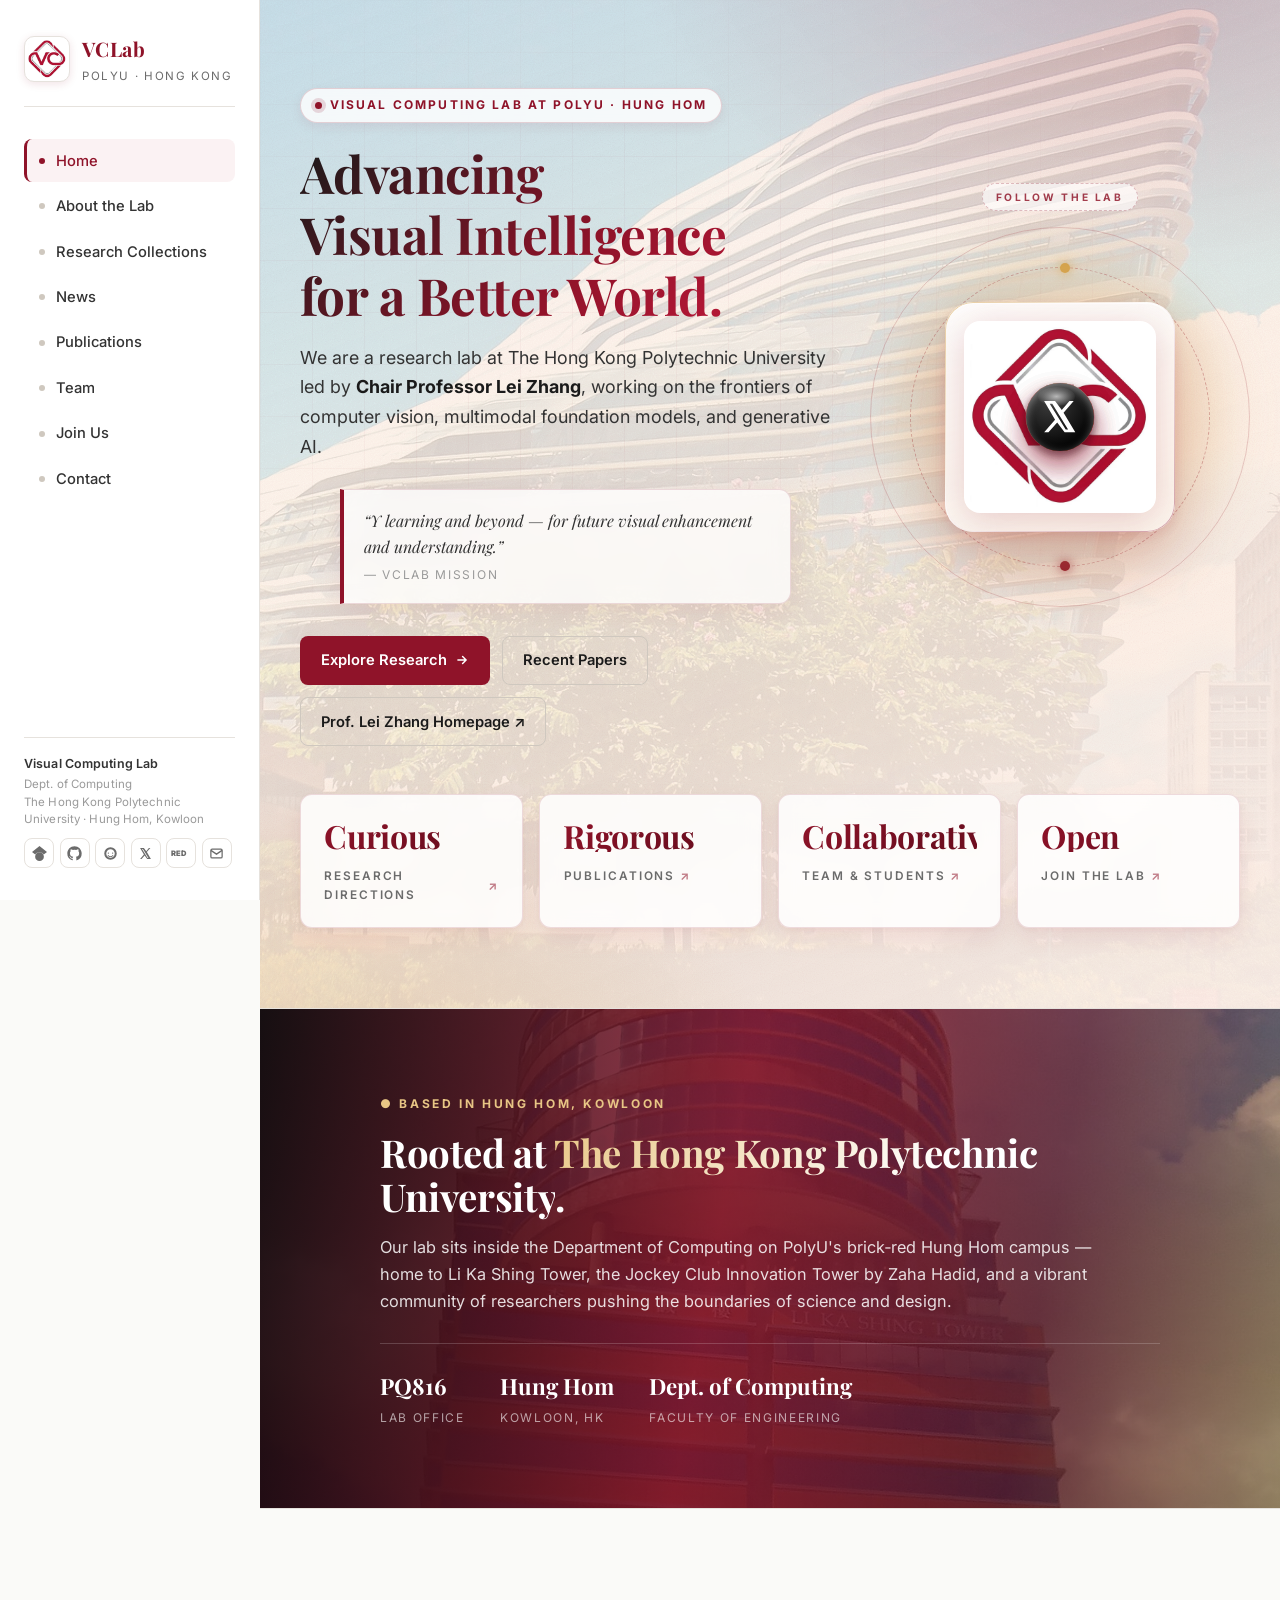
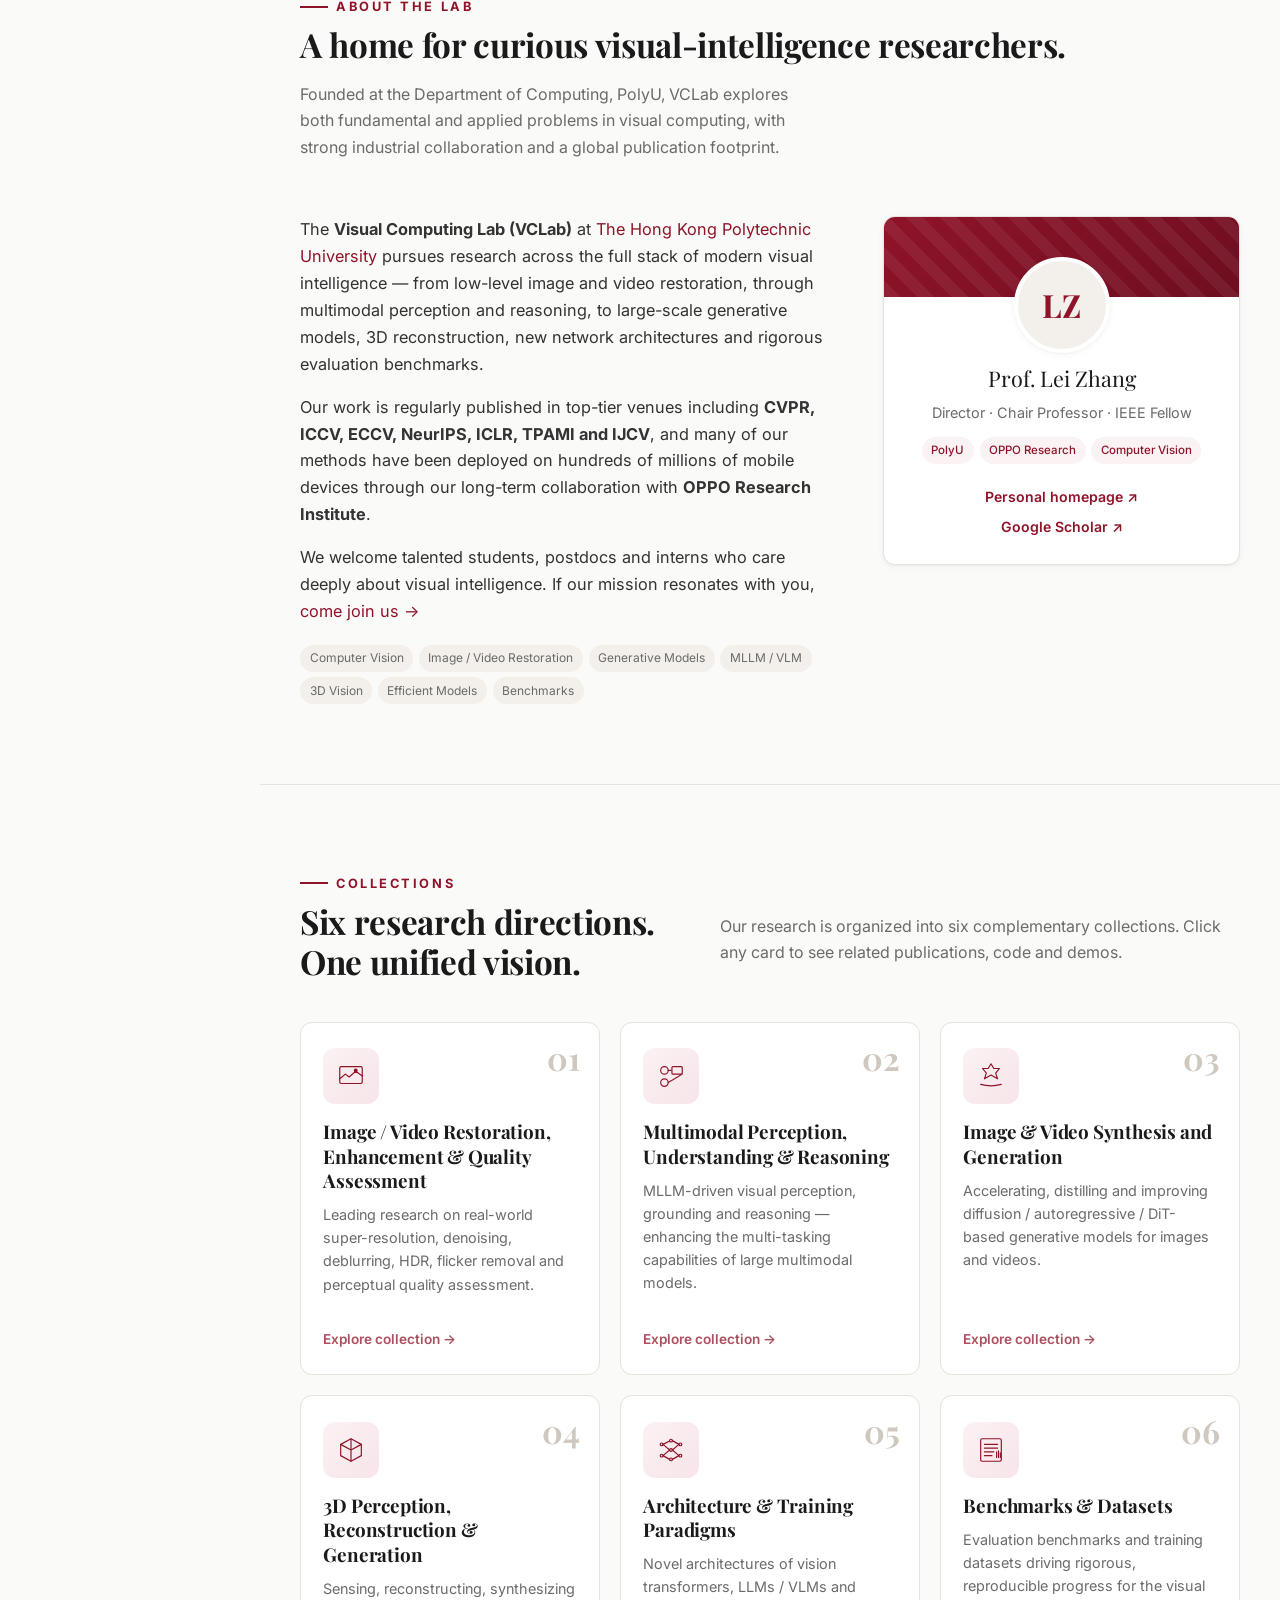
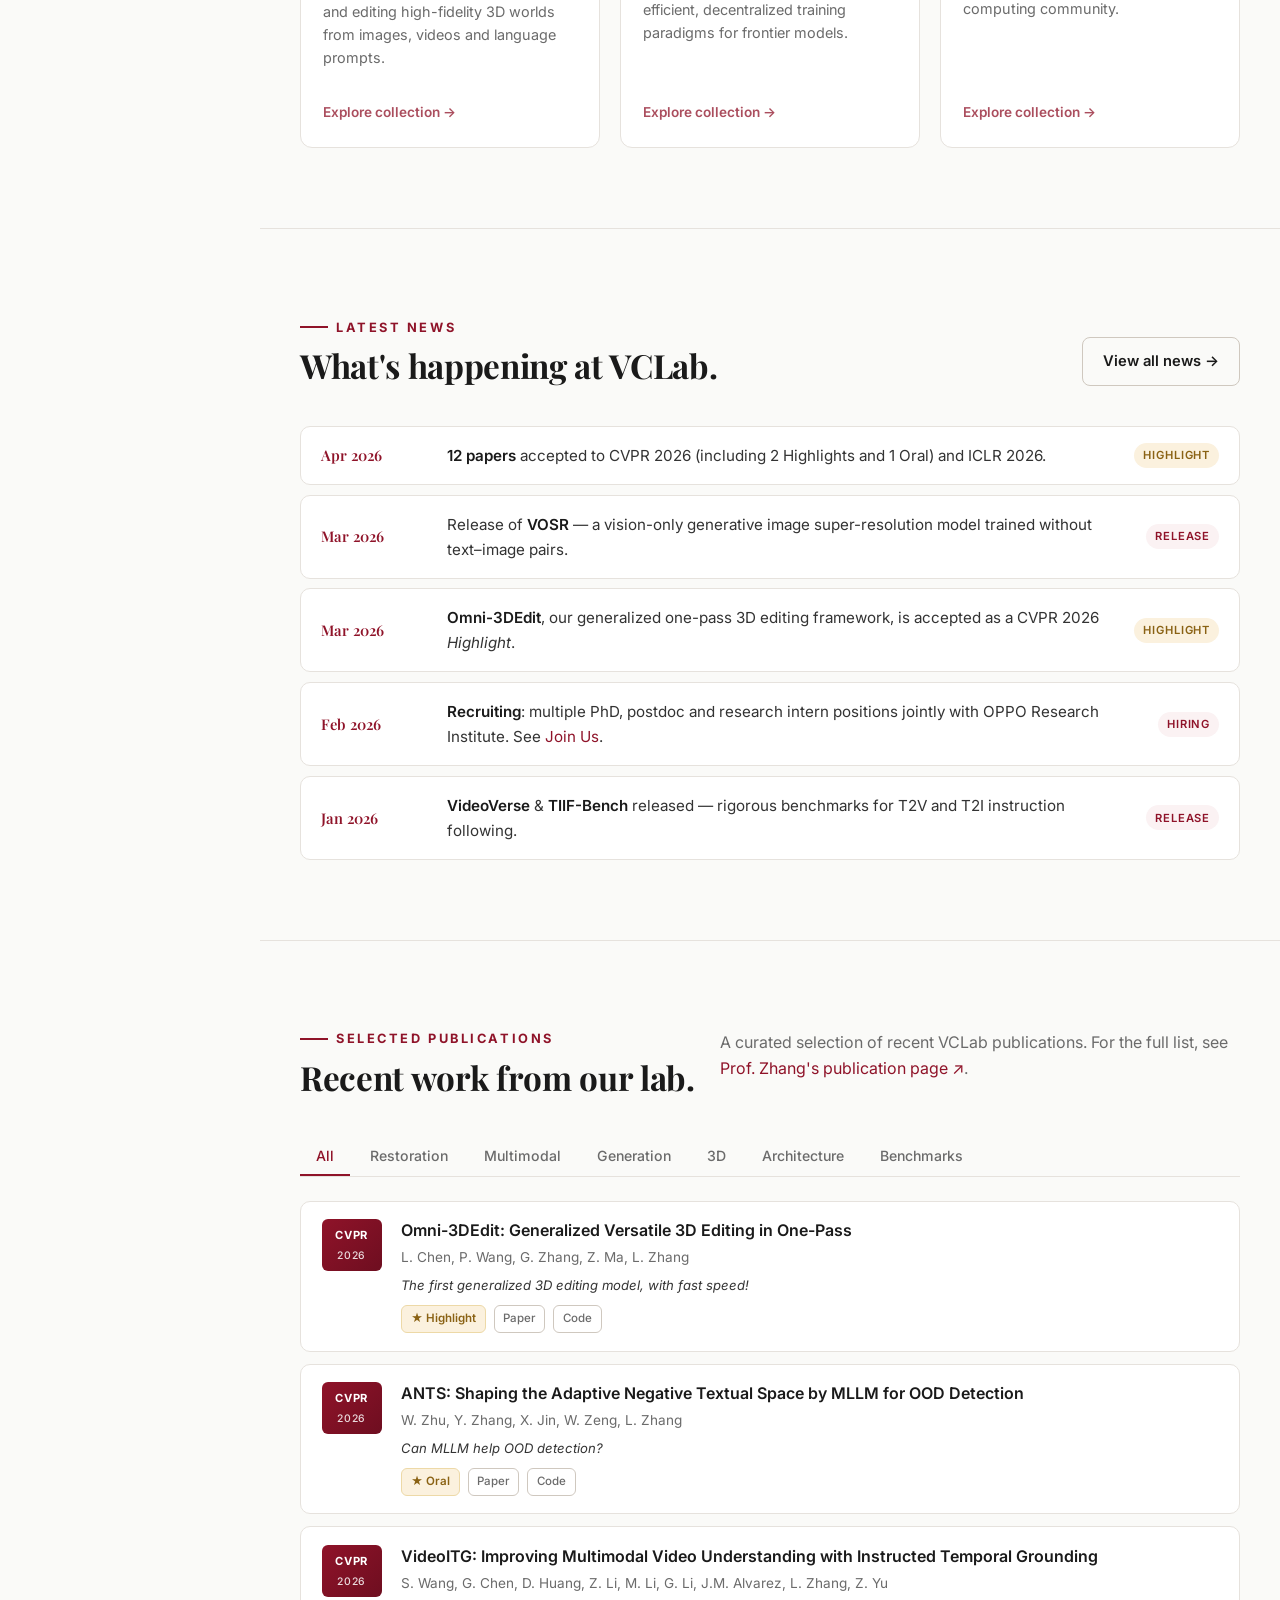
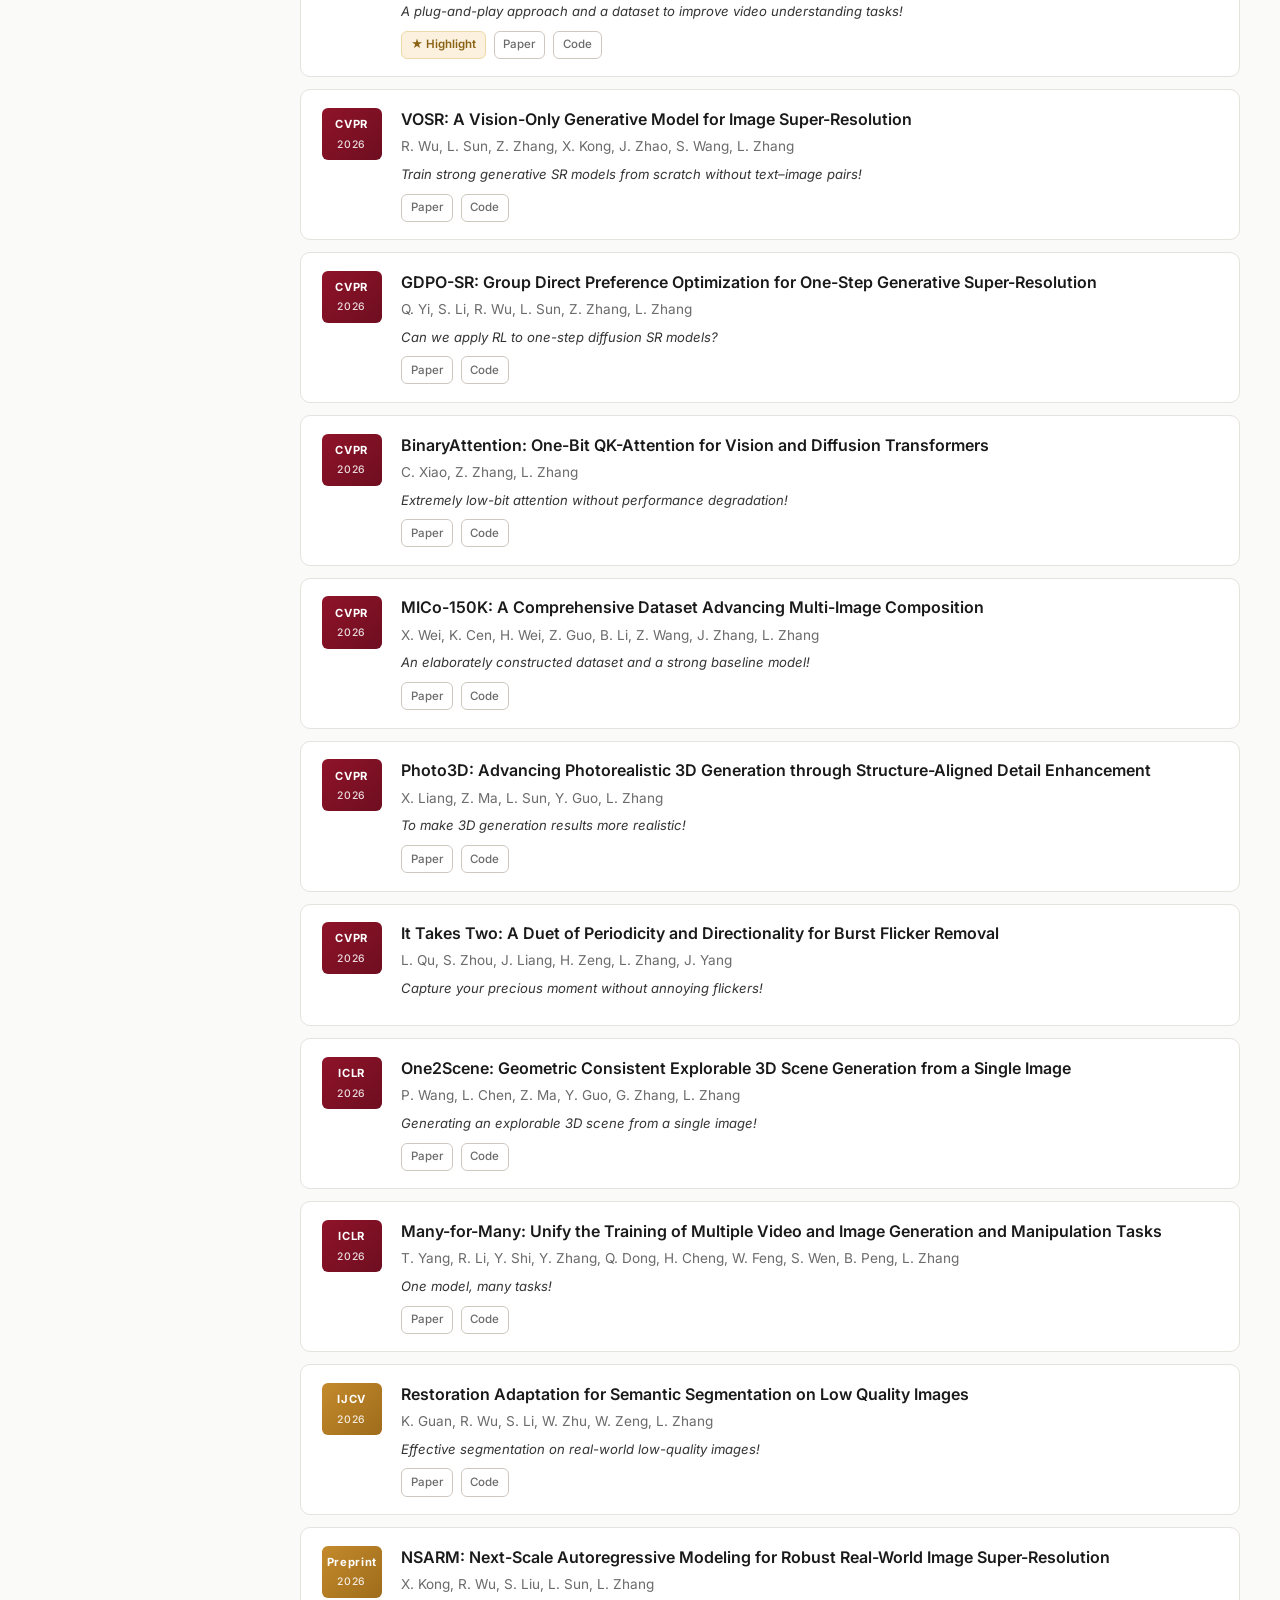
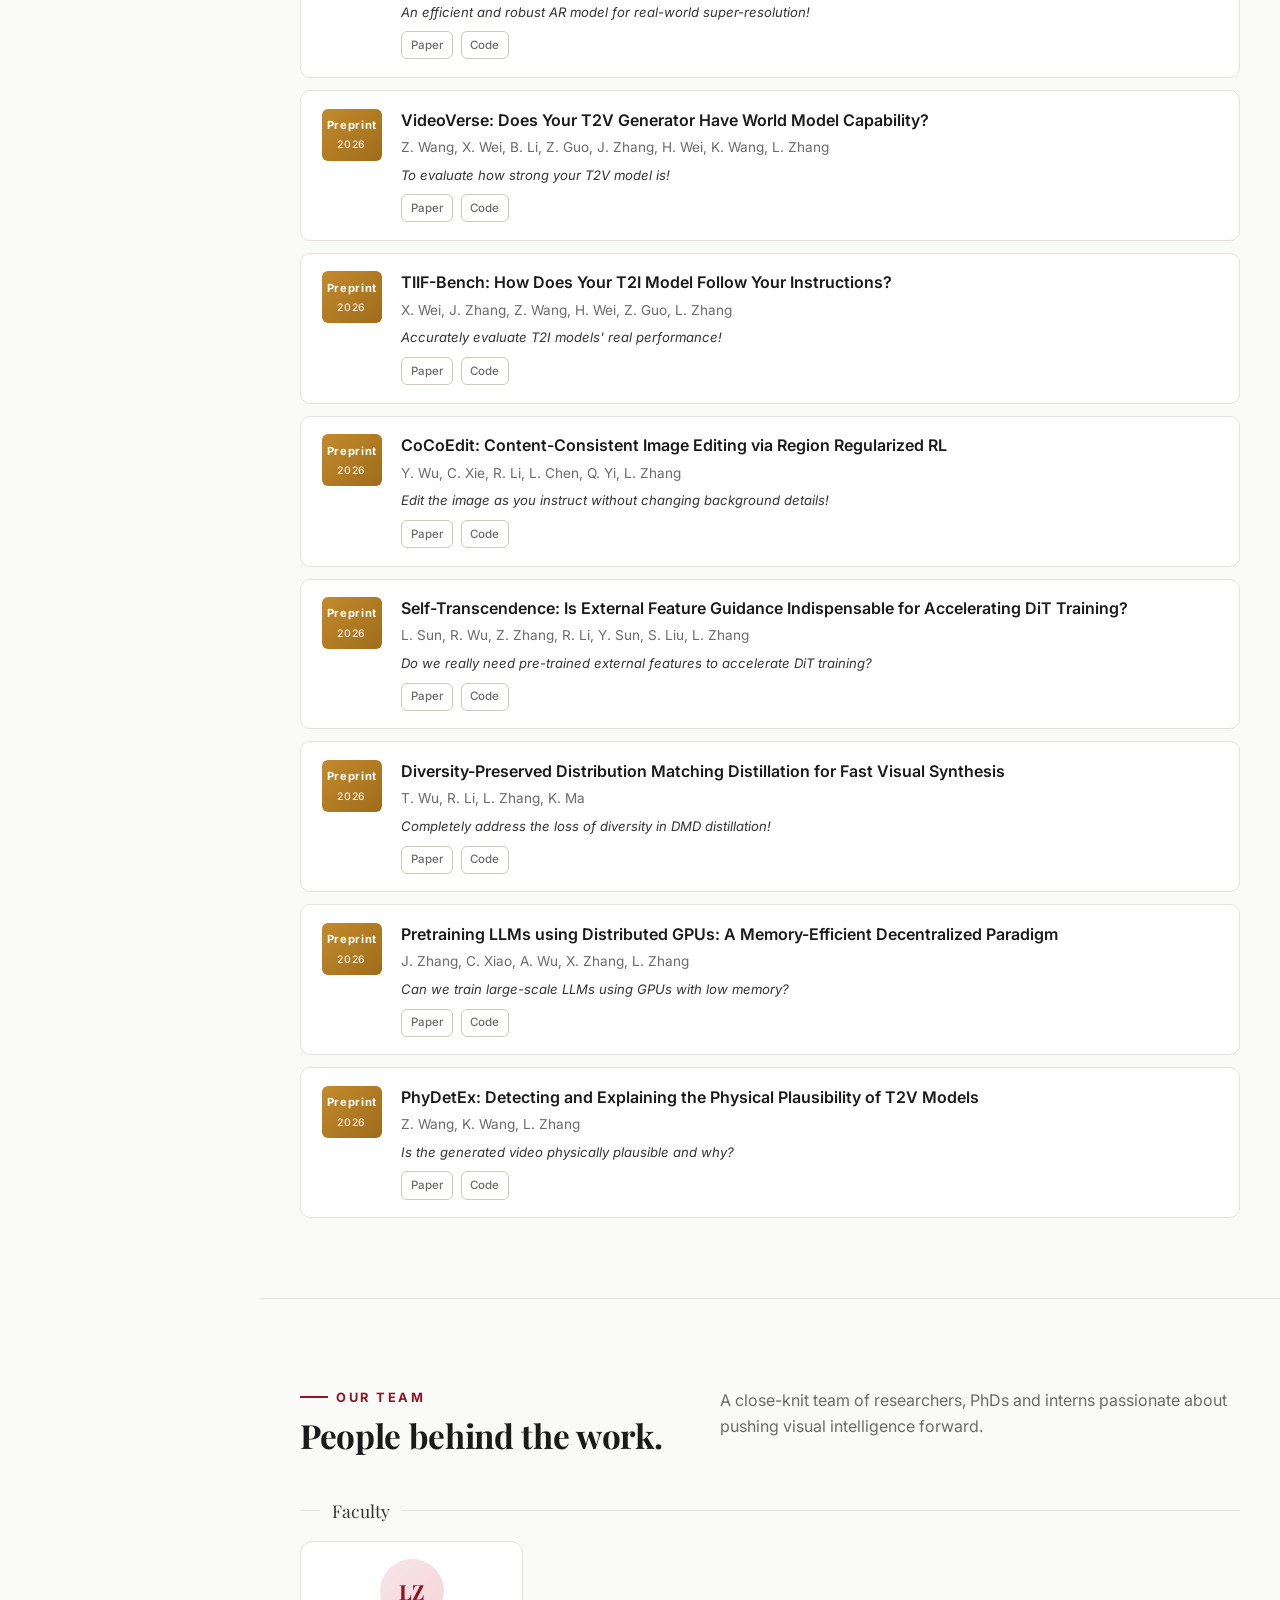
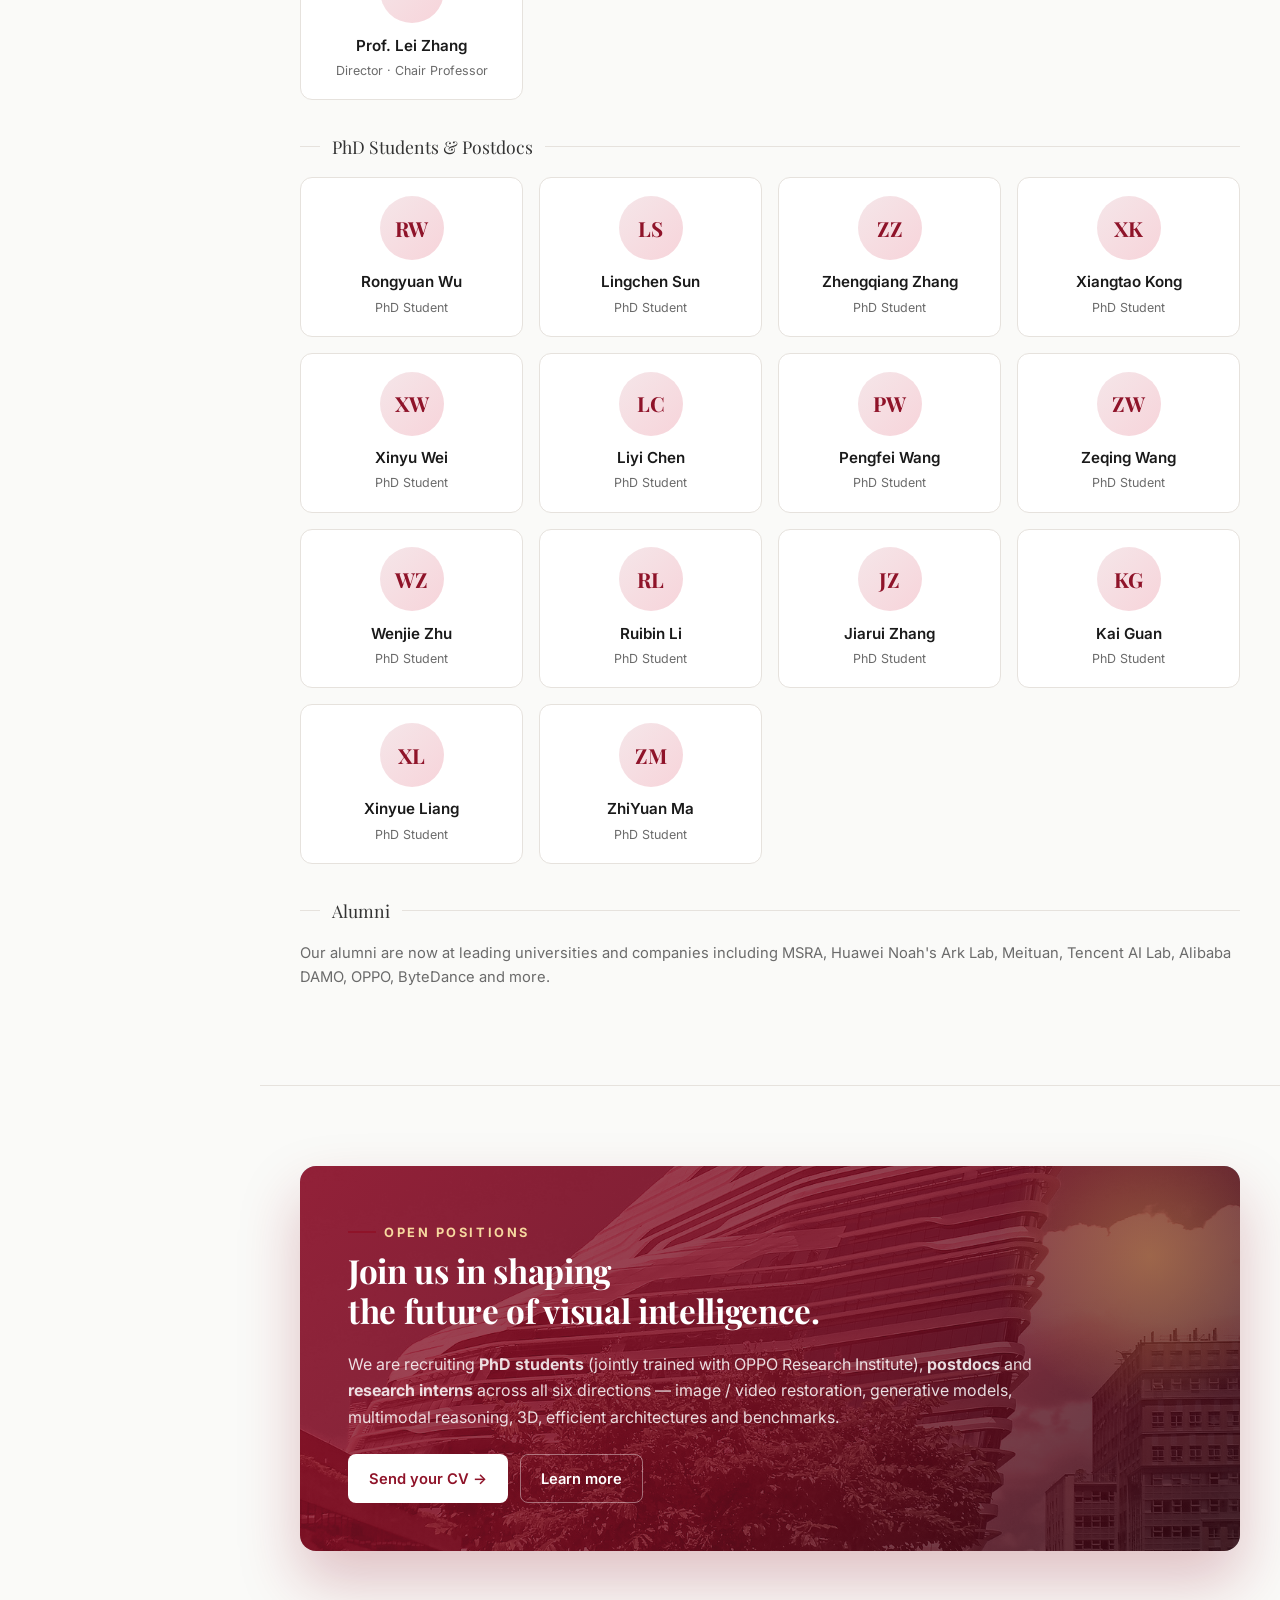
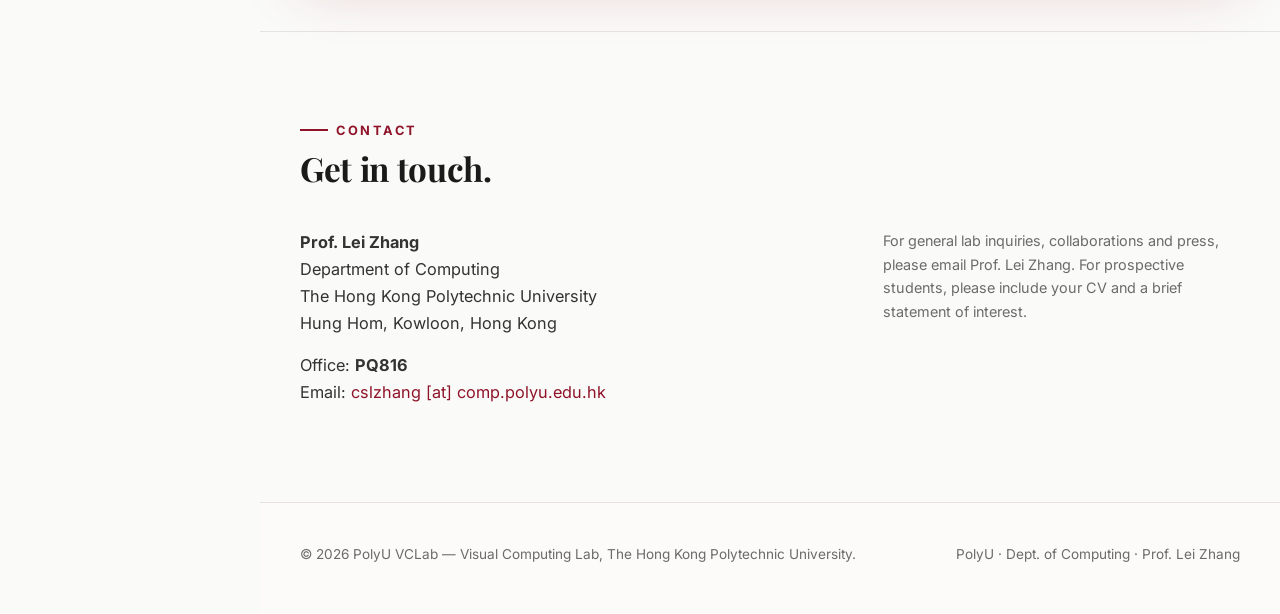
==== index.html @ f4e97176 "Initial website deployment Add the lab website source files as the first tracked revision so the Git" ====
<!DOCTYPE html>
<html lang="en">
<head>
<meta charset="UTF-8" />
<meta name="viewport" content="width=device-width, initial-scale=1.0" />
<title>PolyU VCLab · Visual Computing Lab</title>
<meta name="description" content="PolyU Visual Computing Lab (VCLab) — led by Chair Professor Lei Zhang at The Hong Kong Polytechnic University. Research on visual restoration, multimodal reasoning, image/video synthesis, 3D perception, model architectures and benchmarks." />
<link rel="icon" type="image/svg+xml" href="assets/icons/favicon.svg" />
<link rel="preconnect" href="https://fonts.googleapis.com" />
<link rel="preconnect" href="https://fonts.gstatic.com" crossorigin />
<link href="https://fonts.googleapis.com/css2?family=Inter:wght@400;500;600;700&family=Playfair+Display:wght@600;700&display=swap" rel="stylesheet" />
<link rel="stylesheet" href="assets/css/style.css?v=2026041801" />
</head>
<body>

<button class="menu-toggle" aria-label="Toggle menu" onclick="document.querySelector('.sidebar').classList.toggle('is-open')">
  <svg width="20" height="20" viewBox="0 0 24 24" fill="none" stroke="currentColor" stroke-width="2" stroke-linecap="round"><path d="M3 6h18M3 12h18M3 18h18"/></svg>
</button>

<div class="layout">

  <!-- ============ Sidebar ============ -->
  <aside class="sidebar">
    <div class="brand">
      <img class="brand__logo" src="assets/images/vclab-logo.jpg" alt="VCLab logo" />
      <div>
        <div class="brand__text">VCLab</div>
        <div class="brand__sub">PolyU · Hong Kong</div>
      </div>
    </div>

    <nav class="sidebar__nav" id="nav">
      <a href="#home"         class="active"><span class="dot"></span>Home</a>
      <a href="#about"><span class="dot"></span>About the Lab</a>
      <a href="#research"><span class="dot"></span>Research Collections</a>
      <a href="#news"><span class="dot"></span>News</a>
      <a href="#publications"><span class="dot"></span>Publications</a>
      <a href="#team"><span class="dot"></span>Team</a>
      <a href="#join"><span class="dot"></span>Join Us</a>
      <a href="#contact"><span class="dot"></span>Contact</a>
    </nav>

    <div class="sidebar__footer">
      <strong>Visual Computing Lab</strong>
      Dept. of Computing<br/>
      The Hong Kong Polytechnic<br/>University · Hung Hom, Kowloon
      <div class="sidebar__socials">
        <a href="https://scholar.google.com/citations?user=tAK5l1IAAAAJ" title="Google Scholar" target="_blank" rel="noopener">
          <svg width="15" height="15" viewBox="0 0 24 24" fill="currentColor"><path d="M5.242 13.769L0 9.5 12 0l12 9.5-5.242 4.269C17.548 11.249 14.978 9.5 12 9.5c-2.977 0-5.548 1.748-6.758 4.269zM12 10a7 7 0 100 14 7 7 0 000-14z"/></svg>
        </a>
        <a href="https://github.com/PolyU-VCLab" title="GitHub — PolyU-VCLab" target="_blank" rel="noopener">
          <svg width="15" height="15" viewBox="0 0 24 24" fill="currentColor"><path d="M12 .5C5.65.5.5 5.65.5 12a11.5 11.5 0 007.86 10.94c.58.1.79-.25.79-.56v-2.04c-3.2.69-3.87-1.37-3.87-1.37-.53-1.33-1.29-1.69-1.29-1.69-1.05-.72.08-.7.08-.7 1.16.08 1.77 1.19 1.77 1.19 1.03 1.77 2.71 1.26 3.37.96.1-.75.4-1.26.73-1.55-2.55-.29-5.24-1.28-5.24-5.7 0-1.26.45-2.29 1.19-3.1-.12-.29-.52-1.47.11-3.06 0 0 .97-.31 3.18 1.18a11 11 0 015.78 0c2.21-1.49 3.18-1.18 3.18-1.18.63 1.59.23 2.77.11 3.06.74.81 1.19 1.84 1.19 3.1 0 4.43-2.69 5.41-5.25 5.69.41.35.78 1.05.78 2.12v3.14c0 .31.21.67.8.56A11.5 11.5 0 0023.5 12C23.5 5.65 18.35.5 12 .5z"/></svg>
        </a>
        <a href="https://huggingface.co/VCLab-PolyU" title="Hugging Face — VCLab-PolyU" target="_blank" rel="noopener">
          <svg width="15" height="15" viewBox="0 0 24 24" fill="currentColor"><path d="M12 2a10 10 0 100 20 10 10 0 000-20zm0 3.2a6.8 6.8 0 11-.001 13.601A6.8 6.8 0 0112 5.2zM8.6 10.2a1.1 1.1 0 100 2.2 1.1 1.1 0 000-2.2zm6.8 0a1.1 1.1 0 100 2.2 1.1 1.1 0 000-2.2zM8.2 14.4a.7.7 0 00-.56 1.12C8.62 16.84 10.18 17.6 12 17.6s3.38-.76 4.36-2.08a.7.7 0 10-1.12-.84c-.72.96-1.88 1.52-3.24 1.52s-2.52-.56-3.24-1.52a.7.7 0 00-.56-.28z"/></svg>
        </a>
        <a href="https://x.com/HKPU_VC_Lab" title="X — HKPU_VC_Lab" target="_blank" rel="noopener">
          <svg width="13" height="13" viewBox="0 0 24 24" fill="currentColor"><path d="M18.244 2H21l-6.52 7.45L22 22h-6.84l-4.77-6.24L4.8 22H2.04l6.98-7.98L2 2h7.02l4.31 5.71L18.244 2zm-2.4 18.2h1.54L7.23 3.72H5.59l10.254 16.48z"/></svg>
        </a>
        <a href="https://xhslink.com/m/7EbXvH5mcAX" title="小红书 — HKPU VC Lab" target="_blank" rel="noopener" class="sidebar__socials-red">
          <svg width="20" height="13" viewBox="0 0 40 20" fill="currentColor">
            <text x="0" y="15" font-family="'Inter', sans-serif" font-weight="900" font-size="15" letter-spacing="-0.5">RED</text>
          </svg>
        </a>
        <a href="mailto:cslzhang@comp.polyu.edu.hk" title="Email">
          <svg width="15" height="15" viewBox="0 0 24 24" fill="none" stroke="currentColor" stroke-width="2"><rect x="3" y="5" width="18" height="14" rx="2"/><path d="m3 7 9 6 9-6"/></svg>
        </a>
      </div>
    </div>
  </aside>

  <!-- ============ Main ============ -->
  <main class="main">

    <!-- ============ Hero ============ -->
    <section id="home" class="hero">
      <div class="hero__bg" aria-hidden="true">
        <div class="hero__bg-img"></div>
        <div class="hero__bg-overlay"></div>
        <div class="hero__bg-noise"></div>
      </div>
      <div class="hero__grid-bg"></div>
      <div class="container">
        <div class="hero__inner">
          <div data-reveal>
            <span class="hero__eyebrow">Visual Computing Lab at PolyU · Hung Hom</span>
            <h1>Advancing<br/>Visual Intelligence<br/>for a Better World.</h1>
            <p class="hero__tagline">
              We are a research lab at The Hong Kong Polytechnic University led by
              <strong>Chair Professor Lei Zhang</strong>, working on the frontiers of
              computer vision, multimodal foundation models, and generative AI.
            </p>
            <blockquote class="hero__mission">
              “Y learning and beyond — for future visual enhancement and understanding.”
              <small>— VCLab Mission</small>
            </blockquote>
            <div class="hero__ctas">
              <a href="#research" class="btn btn--primary">Explore Research
                <svg width="14" height="14" viewBox="0 0 24 24" fill="none" stroke="currentColor" stroke-width="2.5" stroke-linecap="round"><path d="M5 12h14M13 6l6 6-6 6"/></svg>
              </a>
              <a href="#publications" class="btn btn--ghost">Recent Papers</a>
              <a href="https://www4.comp.polyu.edu.hk/~cslzhang/" class="btn btn--ghost" target="_blank" rel="noopener">Prof. Lei Zhang Homepage ↗</a>
            </div>
          </div>

          <div class="hero__visual" data-reveal>
            <div class="hero__logo-stage">
              <div class="hero__logo-orbit"></div>
              <div class="hero__logo-orbit hero__logo-orbit--2"></div>
              <div class="hero__logo-glow"></div>
              <div class="hero__logo-card">
                <img src="assets/images/vclab-logo.jpg" alt="VCLab — Visual Computing Lab" />
              </div>

              <!-- Social planets orbiting the VC logo -->
              <a class="hero__planet hero__planet--top hero__planet--github"
                 href="https://github.com/PolyU-VCLab" target="_blank" rel="noopener" aria-label="GitHub — PolyU-VCLab">
                <span class="hero__planet-face">
                  <svg viewBox="0 0 24 24" fill="#fff" aria-hidden="true"><path d="M12 .5C5.65.5.5 5.65.5 12a11.5 11.5 0 007.86 10.94c.58.1.79-.25.79-.56v-2.04c-3.2.69-3.87-1.37-3.87-1.37-.53-1.33-1.29-1.69-1.29-1.69-1.05-.72.08-.7.08-.7 1.16.08 1.77 1.19 1.77 1.19 1.03 1.77 2.71 1.26 3.37.96.1-.75.4-1.26.73-1.55-2.55-.29-5.24-1.28-5.24-5.7 0-1.26.45-2.29 1.19-3.1-.12-.29-.52-1.47.11-3.06 0 0 .97-.31 3.18 1.18a11 11 0 015.78 0c2.21-1.49 3.18-1.18 3.18-1.18.63 1.59.23 2.77.11 3.06.74.81 1.19 1.84 1.19 3.1 0 4.43-2.69 5.41-5.25 5.69.41.35.78 1.05.78 2.12v3.14c0 .31.21.67.8.56A11.5 11.5 0 0023.5 12C23.5 5.65 18.35.5 12 .5z"/></svg>
                </span>
                <span class="hero__planet-label">GitHub</span>
              </a>

              <a class="hero__planet hero__planet--right hero__planet--hf"
                 href="https://huggingface.co/VCLab-PolyU" target="_blank" rel="noopener" aria-label="Hugging Face — VCLab-PolyU">
                <span class="hero__planet-face">
                  <!-- Official-style 🤗 face emoji -->
                  <svg viewBox="0 0 100 100" aria-hidden="true">
                    <!-- Hands (hugging gesture) -->
                    <g fill="#E3A26A" stroke="#2D2D2D" stroke-width="2" stroke-linejoin="round">
                      <path d="M12 62 Q6 72 10 80 Q14 85 22 82 L30 73 Q26 64 20 60 Q14 58 12 62 Z"/>
                      <path d="M88 62 Q94 72 90 80 Q86 85 78 82 L70 73 Q74 64 80 60 Q86 58 88 62 Z"/>
                      <!-- Finger hints -->
                      <path d="M14 66 L22 66 M16 72 L24 72 M18 78 L26 76" stroke-width="1.2" fill="none"/>
                      <path d="M86 66 L78 66 M84 72 L76 72 M82 78 L74 76" stroke-width="1.2" fill="none"/>
                    </g>
                    <!-- Yellow face -->
                    <circle cx="50" cy="50" r="36" fill="#FFD21E" stroke="#2D2D2D" stroke-width="2.5"/>
                    <!-- Eyes -->
                    <ellipse cx="37" cy="44" rx="3.8" ry="4.2" fill="#2D2D2D"/>
                    <ellipse cx="63" cy="44" rx="3.8" ry="4.2" fill="#2D2D2D"/>
                    <circle cx="38.6" cy="42.4" r="1.2" fill="#fff"/>
                    <circle cx="64.6" cy="42.4" r="1.2" fill="#fff"/>
                    <!-- Blush -->
                    <ellipse cx="28" cy="56" rx="5.5" ry="3" fill="#FF8FA3" opacity=".75"/>
                    <ellipse cx="72" cy="56" rx="5.5" ry="3" fill="#FF8FA3" opacity=".75"/>
                    <!-- Smiling open mouth + tongue -->
                    <path d="M35 58 Q50 74 65 58 Q50 68 35 58 Z" fill="#2D2D2D"/>
                    <path d="M43 63 Q50 69 57 63 Q50 66 43 63 Z" fill="#FF6B7A"/>
                  </svg>
                </span>
                <span class="hero__planet-label">Hugging&nbsp;Face</span>
              </a>

              <a class="hero__planet hero__planet--bottom hero__planet--red"
                 href="https://xhslink.com/m/7EbXvH5mcAX" target="_blank" rel="noopener" aria-label="小红书 — HKPU VC Lab">
                <span class="hero__planet-face">
                  <!-- Real 小红书 app icon: red squircle + white 小红书 wordmark -->
                  <svg viewBox="0 0 100 100" aria-hidden="true">
                    <rect x="0" y="0" width="100" height="100" rx="22" ry="22" fill="#FE2442"/>
                    <text x="50" y="62"
                          text-anchor="middle"
                          font-family="'PingFang SC','Hiragino Sans GB','Microsoft YaHei','Heiti SC','SimHei',sans-serif"
                          font-weight="900"
                          font-size="28"
                          letter-spacing="-1"
                          fill="#fff">小红书</text>
                  </svg>
                </span>
                <span class="hero__planet-label">小红书 · HKPU VC Lab</span>
              </a>

              <a class="hero__planet hero__planet--left hero__planet--x"
                 href="https://x.com/HKPU_VC_Lab" target="_blank" rel="noopener" aria-label="X — HKPU_VC_Lab">
                <span class="hero__planet-face">
                  <svg viewBox="0 0 24 24" fill="#fff" aria-hidden="true"><path d="M18.244 2H21l-6.52 7.45L22 22h-6.84l-4.77-6.24L4.8 22H2.04l6.98-7.98L2 2h7.02l4.31 5.71L18.244 2zm-2.4 18.2h1.54L7.23 3.72H5.59l10.254 16.48z"/></svg>
                </span>
                <span class="hero__planet-label">X · Twitter</span>
              </a>

              <span class="hero__chip-hint">Follow&nbsp;the&nbsp;lab</span>
            </div>
          </div>
        </div>

        <!-- ============ Hero value cards (adjectives instead of numbers) ============ -->
        <div class="hero__stats" data-reveal>
          <a href="#research" class="stat stat--link">
            <div class="stat__word">Curious</div>
            <div class="stat__label">Research Directions</div>
          </a>
          <a href="#publications" class="stat stat--link">
            <div class="stat__word">Rigorous</div>
            <div class="stat__label">Publications</div>
          </a>
          <a href="#team" class="stat stat--link">
            <div class="stat__word">Collaborative</div>
            <div class="stat__label">Team &amp; Students</div>
          </a>
          <a href="#join" class="stat stat--link">
            <div class="stat__word">Open</div>
            <div class="stat__label">Join the Lab</div>
          </a>
        </div>
      </div>
    </section>

    <!-- ============ Campus banner ============ -->
    <section class="campus-band" aria-label="PolyU campus">
      <div class="campus-band__img"></div>
      <div class="campus-band__overlay"></div>
      <div class="container campus-band__content">
        <div class="campus-band__kicker">● Based in Hung Hom, Kowloon</div>
        <h2 class="campus-band__title">Rooted at <span>The Hong Kong Polytechnic University</span>.</h2>
        <p class="campus-band__desc">
          Our lab sits inside the Department of Computing on PolyU's brick‑red Hung&nbsp;Hom campus —
          home to Li&nbsp;Ka&nbsp;Shing Tower, the Jockey&nbsp;Club Innovation Tower by Zaha&nbsp;Hadid,
          and a vibrant community of researchers pushing the boundaries of science and design.
        </p>
        <div class="campus-band__meta">
          <div><span>PQ816</span>Lab Office</div>
          <div><span>Hung Hom</span>Kowloon, HK</div>
          <div><span>Dept. of Computing</span>Faculty of Engineering</div>
        </div>
      </div>
    </section>

    <!-- ============ About ============ -->
    <section id="about">
      <div class="container">
        <div class="section-head">
          <div>
            <div class="section-head__kicker">About the Lab</div>
            <h2>A home for curious visual-intelligence researchers.</h2>
          </div>
          <p class="section-head__desc">Founded at the Department of Computing, PolyU, VCLab explores both fundamental and applied problems in visual computing, with strong industrial collaboration and a global publication footprint.</p>
        </div>

        <div class="about-grid">
          <div data-reveal>
            <p>The <strong>Visual Computing Lab (VCLab)</strong> at
              <a href="https://www.polyu.edu.hk/" target="_blank" rel="noopener">The Hong Kong Polytechnic University</a>
              pursues research across the full stack of modern visual intelligence — from low-level
              image and video restoration, through multimodal perception and reasoning, to
              large-scale generative models, 3D reconstruction, new network architectures and
              rigorous evaluation benchmarks.</p>

            <p>Our work is regularly published in top-tier venues including <strong>CVPR, ICCV, ECCV,
              NeurIPS, ICLR, TPAMI and IJCV</strong>, and many of our methods have been deployed on
              hundreds of millions of mobile devices through our long-term collaboration with
              <strong>OPPO Research Institute</strong>.</p>

            <p>We welcome talented students, postdocs and interns who care deeply about visual
              intelligence. If our mission resonates with you,
              <a href="#join">come join us →</a></p>

            <div class="chip-row" style="margin-top:1.25rem">
              <span class="chip">Computer Vision</span>
              <span class="chip">Image / Video Restoration</span>
              <span class="chip">Generative Models</span>
              <span class="chip">MLLM / VLM</span>
              <span class="chip">3D Vision</span>
              <span class="chip">Efficient Models</span>
              <span class="chip">Benchmarks</span>
            </div>
          </div>

          <div class="pi-card" data-reveal>
            <div class="pi-card__top"></div>
            <div class="pi-card__body">
              <div class="pi-card__avatar">LZ</div>
              <div class="pi-card__name">Prof. Lei Zhang</div>
              <div class="pi-card__title">Director · Chair Professor · IEEE Fellow</div>
              <div class="pi-card__tags">
                <span class="pi-card__tag">PolyU</span>
                <span class="pi-card__tag">OPPO Research</span>
                <span class="pi-card__tag">Computer Vision</span>
              </div>
              <a class="pi-card__link" href="https://www4.comp.polyu.edu.hk/~cslzhang/" target="_blank" rel="noopener">Personal homepage ↗</a><br/>
              <a class="pi-card__link" href="https://scholar.google.com/citations?user=tAK5l1IAAAAJ" target="_blank" rel="noopener">Google Scholar ↗</a>
            </div>
          </div>
        </div>
      </div>
    </section>

    <!-- ============ Research Collections ============ -->
    <section id="research">
      <div class="container">
        <div class="section-head">
          <div>
            <div class="section-head__kicker">Collections</div>
            <h2>Six research directions.<br/>One unified vision.</h2>
          </div>
          <p class="section-head__desc">Our research is organized into six complementary collections. Click any card to see related publications, code and demos.</p>
        </div>

        <div class="collections-grid">

          <a href="collections/restoration.html" class="col-card" data-reveal>
            <span class="col-card__num">01</span>
            <div class="col-card__icon">
              <svg viewBox="0 0 64 64" fill="none" stroke="currentColor" stroke-width="2.5" stroke-linecap="round" stroke-linejoin="round">
                <rect x="8" y="12" width="48" height="36" rx="3"/>
                <path d="M8 38 L20 28 L28 34 L42 22 L56 32"/>
                <circle cx="42" cy="20" r="3" fill="currentColor"/>
              </svg>
            </div>
            <h3 class="col-card__title">Image / Video Restoration, Enhancement &amp; Quality Assessment</h3>
            <p class="col-card__desc">Leading research on real-world super-resolution, denoising, deblurring, HDR, flicker removal and perceptual quality assessment.</p>
            <span class="col-card__arrow">Explore collection →</span>
          </a>

          <a href="collections/multimodal.html" class="col-card" data-reveal>
            <span class="col-card__num">02</span>
            <div class="col-card__icon">
              <svg viewBox="0 0 64 64" fill="none" stroke="currentColor" stroke-width="2.5" stroke-linecap="round" stroke-linejoin="round">
                <circle cx="18" cy="20" r="8"/>
                <rect x="34" y="12" width="22" height="16" rx="2"/>
                <circle cx="18" cy="46" r="8"/>
                <path d="M26 20 L34 20 M26 46 L56 28" stroke-dasharray="2 2"/>
              </svg>
            </div>
            <h3 class="col-card__title">Multimodal Perception, Understanding &amp; Reasoning</h3>
            <p class="col-card__desc">MLLM-driven visual perception, grounding and reasoning — enhancing the multi-tasking capabilities of large multimodal models.</p>
            <span class="col-card__arrow">Explore collection →</span>
          </a>

          <a href="collections/synthesis.html" class="col-card" data-reveal>
            <span class="col-card__num">03</span>
            <div class="col-card__icon">
              <svg viewBox="0 0 64 64" fill="none" stroke="currentColor" stroke-width="2.5" stroke-linecap="round" stroke-linejoin="round">
                <path d="M32 6 L38 16 L50 16 L42 26 L46 38 L32 30 L18 38 L22 26 L14 16 L26 16 Z"/>
                <path d="M10 50 Q32 56 54 50" />
              </svg>
            </div>
            <h3 class="col-card__title">Image &amp; Video Synthesis and Generation</h3>
            <p class="col-card__desc">Accelerating, distilling and improving diffusion / autoregressive / DiT-based generative models for images and videos.</p>
            <span class="col-card__arrow">Explore collection →</span>
          </a>

          <a href="collections/3d.html" class="col-card" data-reveal>
            <span class="col-card__num">04</span>
            <div class="col-card__icon">
              <svg viewBox="0 0 64 64" fill="none" stroke="currentColor" stroke-width="2.5" stroke-linecap="round" stroke-linejoin="round">
                <path d="M32 8 L54 20 L54 44 L32 56 L10 44 L10 20 Z"/>
                <path d="M32 8 L32 32 L10 20 M32 32 L54 20 M32 32 L32 56"/>
              </svg>
            </div>
            <h3 class="col-card__title">3D Perception, Reconstruction &amp; Generation</h3>
            <p class="col-card__desc">Sensing, reconstructing, synthesizing and editing high-fidelity 3D worlds from images, videos and language prompts.</p>
            <span class="col-card__arrow">Explore collection →</span>
          </a>

          <a href="collections/architecture.html" class="col-card" data-reveal>
            <span class="col-card__num">05</span>
            <div class="col-card__icon">
              <svg viewBox="0 0 64 64" fill="none" stroke="currentColor" stroke-width="2.5" stroke-linecap="round" stroke-linejoin="round">
                <circle cx="12" cy="20" r="3"/><circle cx="12" cy="44" r="3"/>
                <circle cx="32" cy="12" r="3"/><circle cx="32" cy="32" r="3"/><circle cx="32" cy="52" r="3"/>
                <circle cx="52" cy="20" r="3"/><circle cx="52" cy="44" r="3"/>
                <path d="M15 20 L29 13 M15 20 L29 32 M15 44 L29 32 M15 44 L29 52 M35 12 L49 20 M35 32 L49 20 M35 32 L49 44 M35 52 L49 44"/>
              </svg>
            </div>
            <h3 class="col-card__title">Architecture &amp; Training Paradigms</h3>
            <p class="col-card__desc">Novel architectures of vision transformers, LLMs / VLMs and efficient, decentralized training paradigms for frontier models.</p>
            <span class="col-card__arrow">Explore collection →</span>
          </a>

          <a href="collections/benchmarks.html" class="col-card" data-reveal>
            <span class="col-card__num">06</span>
            <div class="col-card__icon">
              <svg viewBox="0 0 64 64" fill="none" stroke="currentColor" stroke-width="2.5" stroke-linecap="round" stroke-linejoin="round">
                <rect x="10" y="8" width="44" height="48" rx="3"/>
                <path d="M18 20 h28 M18 28 h28 M18 36 h20 M18 44 h16"/>
                <path d="M44 48 L44 36 M48 48 L48 34 M52 48 L52 38"/>
              </svg>
            </div>
            <h3 class="col-card__title">Benchmarks &amp; Datasets</h3>
            <p class="col-card__desc">Evaluation benchmarks and training datasets driving rigorous, reproducible progress for the visual computing community.</p>
            <span class="col-card__arrow">Explore collection →</span>
          </a>

        </div>
      </div>
    </section>

    <!-- ============ News ============ -->
    <section id="news">
      <div class="container">
        <div class="section-head">
          <div>
            <div class="section-head__kicker">Latest News</div>
            <h2>What's happening at VCLab.</h2>
          </div>
          <a href="#publications" class="btn btn--ghost">View all news →</a>
        </div>

        <div class="news-wrap">
          <div class="news-item" data-reveal>
            <div class="news-date">Apr 2026</div>
            <div class="news-text"><strong>12 papers</strong> accepted to CVPR 2026 (including 2 Highlights and 1 Oral) and ICLR 2026.</div>
            <span class="news-badge news-badge--gold">Highlight</span>
          </div>
          <div class="news-item" data-reveal>
            <div class="news-date">Mar 2026</div>
            <div class="news-text">Release of <strong>VOSR</strong> — a vision-only generative image super-resolution model trained without text–image pairs.</div>
            <span class="news-badge">Release</span>
          </div>
          <div class="news-item" data-reveal>
            <div class="news-date">Mar 2026</div>
            <div class="news-text"><strong>Omni-3DEdit</strong>, our generalized one-pass 3D editing framework, is accepted as a CVPR 2026 <em>Highlight</em>.</div>
            <span class="news-badge news-badge--gold">Highlight</span>
          </div>
          <div class="news-item" data-reveal>
            <div class="news-date">Feb 2026</div>
            <div class="news-text"><strong>Recruiting</strong>: multiple PhD, postdoc and research intern positions jointly with OPPO Research Institute. See <a href="#join">Join Us</a>.</div>
            <span class="news-badge">Hiring</span>
          </div>
          <div class="news-item" data-reveal>
            <div class="news-date">Jan 2026</div>
            <div class="news-text"><strong>VideoVerse</strong> &amp; <strong>TIIF-Bench</strong> released — rigorous benchmarks for T2V and T2I instruction following.</div>
            <span class="news-badge">Release</span>
          </div>
        </div>
      </div>
    </section>

    <!-- ============ Publications ============ -->
    <section id="publications">
      <div class="container">
        <div class="section-head">
          <div>
            <div class="section-head__kicker">Selected Publications</div>
            <h2>Recent work from our lab.</h2>
          </div>
          <p class="section-head__desc">A curated selection of recent VCLab publications. For the full list, see <a href="https://www4.comp.polyu.edu.hk/~cslzhang/papers.htm" target="_blank" rel="noopener">Prof. Zhang's publication page ↗</a>.</p>
        </div>

        <div class="pub-tabs" id="pub-tabs">
          <button class="pub-tab active" data-filter="all">All</button>
          <button class="pub-tab" data-filter="restoration">Restoration</button>
          <button class="pub-tab" data-filter="multimodal">Multimodal</button>
          <button class="pub-tab" data-filter="synthesis">Generation</button>
          <button class="pub-tab" data-filter="3d">3D</button>
          <button class="pub-tab" data-filter="architecture">Architecture</button>
          <button class="pub-tab" data-filter="benchmarks">Benchmarks</button>
        </div>

        <div class="pub-list" id="pub-list">
          <!-- items injected by JS -->
        </div>
      </div>
    </section>

    <!-- ============ Team ============ -->
    <section id="team">
      <div class="container">
        <div class="section-head">
          <div>
            <div class="section-head__kicker">Our Team</div>
            <h2>People behind the work.</h2>
          </div>
          <p class="section-head__desc">A close-knit team of researchers, PhDs and interns passionate about pushing visual intelligence forward.</p>
        </div>

        <div class="team-group-title">Faculty</div>
        <div class="team-grid">
          <div class="team-card" data-reveal>
            <div class="team-avatar">LZ</div>
            <div class="team-name">Prof. Lei Zhang</div>
            <div class="team-role">Director · Chair Professor</div>
          </div>
        </div>

        <div class="team-group-title">PhD Students &amp; Postdocs</div>
        <div class="team-grid" id="students-grid">
          <!-- auto-rendered -->
        </div>

        <div class="team-group-title">Alumni</div>
        <p style="color:var(--muted); font-size:.92rem;">Our alumni are now at leading universities and companies including MSRA, Huawei Noah's Ark Lab, Meituan, Tencent AI Lab, Alibaba DAMO, OPPO, ByteDance and more.</p>
      </div>
    </section>

    <!-- ============ Join ============ -->
    <section id="join">
      <div class="container">
        <div class="join" data-reveal>
          <div class="section-head__kicker" style="color:#F6D89F">Open Positions</div>
          <h2>Join us in shaping<br/>the future of visual intelligence.</h2>
          <p>We are recruiting <strong>PhD students</strong> (jointly trained with OPPO Research Institute),
            <strong>postdocs</strong> and <strong>research interns</strong> across all six directions — image /
            video restoration, generative models, multimodal reasoning, 3D, efficient architectures
            and benchmarks.</p>
          <div class="hero__ctas" style="margin-top:1.5rem">
            <a href="mailto:cslzhang@comp.polyu.edu.hk?subject=VCLab%20Application" class="btn btn--primary">Send your CV →</a>
            <a href="https://www4.comp.polyu.edu.hk/~cslzhang/" class="btn btn--ghost" target="_blank" rel="noopener">Learn more</a>
          </div>
        </div>
      </div>
    </section>

    <!-- ============ Contact ============ -->
    <section id="contact">
      <div class="container">
        <div class="section-head">
          <div>
            <div class="section-head__kicker">Contact</div>
            <h2>Get in touch.</h2>
          </div>
        </div>
        <div class="about-grid">
          <div data-reveal>
            <p><strong>Prof. Lei Zhang</strong><br/>
              Department of Computing<br/>
              The Hong Kong Polytechnic University<br/>
              Hung Hom, Kowloon, Hong Kong</p>
            <p>Office: <strong>PQ816</strong><br/>
               Email: <a href="mailto:cslzhang@comp.polyu.edu.hk">cslzhang [at] comp.polyu.edu.hk</a></p>
          </div>
          <div data-reveal>
            <p style="color:var(--muted); font-size:.9rem">For general lab inquiries, collaborations and press, please email Prof. Lei Zhang. For prospective students, please include your CV and a brief statement of interest.</p>
          </div>
        </div>
      </div>
    </section>

    <!-- ============ Footer ============ -->
    <footer>
      <div class="container">
        <div>© 2026 PolyU VCLab — Visual Computing Lab, The Hong Kong Polytechnic University.</div>
        <div>
          <a href="https://www.polyu.edu.hk/" target="_blank" rel="noopener">PolyU</a> ·
          <a href="https://www.polyu.edu.hk/comp/" target="_blank" rel="noopener">Dept. of Computing</a> ·
          <a href="https://www4.comp.polyu.edu.hk/~cslzhang/" target="_blank" rel="noopener">Prof. Lei Zhang</a>
        </div>
      </div>
    </footer>

  </main>
</div>

<script src="assets/js/pubs.js?v=2026041801"></script>
<script src="assets/js/main.js?v=2026041801"></script>
</body>
</html>
---- assets/css/style.css ----
/* =========================================================
   PolyU VCLab — Visual Computing Lab
   Brand color: #8F1329 (PolyU brick red)
   ========================================================= */

:root {
  --polyu-red:        #8F1329;
  --polyu-red-dark:   #6E0E20;
  --polyu-red-soft:   #C8193D;
  --gold:             #D4A24C;
  --gold-soft:        #E8C685;
  --ink:              #1A1A1A;
  --ink-soft:         #333;
  --muted:            #6B6B6B;
  --muted-2:          #9A9A9A;
  --bg:               #FAFAF8;
  --bg-alt:           #F3EFEA;
  --surface:          #FFFFFF;
  --line:             #E6E2DD;
  --line-strong:      #CFC8BF;
  --shadow-sm:        0 1px 2px rgba(20,10,10,.04), 0 2px 8px rgba(20,10,10,.04);
  --shadow-md:        0 4px 14px rgba(30,10,15,.08), 0 12px 30px rgba(30,10,15,.06);
  --shadow-lg:        0 20px 50px rgba(30,10,15,.14);
  --radius:           12px;
  --radius-sm:        8px;
  --sidebar-w:        260px;
  --container:        1180px;
  --font-serif:       "Playfair Display", "Source Serif Pro", "Georgia", "Times New Roman", serif;
  --font-sans:        "Inter", "Helvetica Neue", "Segoe UI", -apple-system, BlinkMacSystemFont, "PingFang SC", "Microsoft YaHei", sans-serif;
}

* { box-sizing: border-box; }

html { scroll-behavior: smooth; }

body {
  margin: 0;
  font-family: var(--font-sans);
  background: var(--bg);
  color: var(--ink);
  line-height: 1.65;
  -webkit-font-smoothing: antialiased;
  -moz-osx-font-smoothing: grayscale;
}

a { color: var(--polyu-red); text-decoration: none; transition: color .2s ease; }
a:hover { color: var(--polyu-red-dark); }

h1, h2, h3, h4 { font-family: var(--font-serif); color: var(--ink); letter-spacing: -0.01em; line-height: 1.2; }
h1 { font-size: clamp(2.4rem, 4vw, 3.6rem); margin: 0 0 1rem; }
h2 { font-size: clamp(1.8rem, 2.6vw, 2.4rem); margin: 0 0 1.25rem; }
h3 { font-size: 1.25rem; margin: 0 0 .5rem; }

p { margin: 0 0 1rem; color: var(--ink-soft); }

/* ============ Layout ============ */
.layout {
  display: grid;
  grid-template-columns: var(--sidebar-w) 1fr;
  min-height: 100vh;
}

/* ============ Sidebar ============ */
.sidebar {
  position: fixed;
  top: 0; left: 0; bottom: 0;
  width: var(--sidebar-w);
  background: #FFFFFF;
  border-right: 1px solid var(--line);
  padding: 2rem 1.5rem;
  display: flex;
  flex-direction: column;
  gap: 2rem;
  z-index: 50;
  overflow-y: auto;
}

.brand {
  display: flex;
  align-items: center;
  gap: .75rem;
  padding-bottom: 1.25rem;
  border-bottom: 1px solid var(--line);
}
.brand__logo {
  width: 46px; height: 46px;
  border-radius: 10px;
  object-fit: cover;
  background: #fff;
  padding: 3px;
  border: 1px solid var(--line);
  box-shadow: 0 2px 8px rgba(143,19,41,.12);
}
.brand__text { font-family: var(--font-serif); font-weight: 700; font-size: 1.25rem; color: var(--polyu-red); letter-spacing: .02em; }
.brand__sub  { font-size: .72rem; color: var(--muted); text-transform: uppercase; letter-spacing: .14em; margin-top: 2px; }

.sidebar__nav { display: flex; flex-direction: column; gap: 2px; }
.sidebar__nav a {
  display: flex; align-items: center; gap: .7rem;
  padding: .6rem .75rem;
  border-radius: 8px;
  color: var(--ink-soft);
  font-size: .92rem;
  font-weight: 500;
  transition: background .18s ease, color .18s ease, transform .18s ease;
  border-left: 3px solid transparent;
}
.sidebar__nav a:hover { background: var(--bg-alt); color: var(--polyu-red); transform: translateX(2px); }
.sidebar__nav a.active { background: #FBF2F3; color: var(--polyu-red); border-left-color: var(--polyu-red); }
.sidebar__nav .dot { width: 6px; height: 6px; border-radius: 50%; background: var(--line-strong); flex-shrink: 0; }
.sidebar__nav a.active .dot, .sidebar__nav a:hover .dot { background: var(--polyu-red); }

.sidebar__footer { margin-top: auto; font-size: .72rem; color: var(--muted-2); line-height: 1.55; border-top: 1px solid var(--line); padding-top: 1rem; letter-spacing: .01em; }
.sidebar__footer strong { color: var(--ink-soft); font-weight: 600; display: block; font-size: .78rem; margin-bottom: .15rem; }
.sidebar__socials { display: flex; flex-wrap: wrap; gap: .35rem; margin-top: .55rem; }
.sidebar__socials a {
  width: 30px; height: 30px; display: grid; place-items: center;
  border: 1px solid var(--line); border-radius: 8px; color: var(--muted);
  transition: all .2s ease;
}
.sidebar__socials a:hover { color: var(--polyu-red); border-color: var(--polyu-red); background: #FBF2F3; transform: translateY(-1px); }
.sidebar__socials-red { font-weight: 900; }
.sidebar__socials-red svg text { fill: currentColor; }

/* ============ Main ============ */
.main { grid-column: 2; padding: 0; }
.container { max-width: var(--container); margin: 0 auto; padding: 0 2.5rem; }

/* ============ Hero ============ */
.hero {
  position: relative;
  overflow: hidden;
  isolation: isolate;
  color: var(--ink);
  background: #FDF8F2;
  padding: 5.5rem 0 5rem;
  border-bottom: 1px solid var(--line);
}

/* Layered image background — light, airy, watermark-style */
.hero__bg { position: absolute; inset: 0; z-index: -3; pointer-events: none; }
.hero__bg-img {
  position: absolute; inset: -4% -2% -4% -2%;
  background-image: url('../images/polyu-innovation-tower.jpg');
  background-size: cover;
  background-position: center 30%;
  filter: saturate(.85) brightness(1.15) contrast(.95);
  opacity: .55;
  transform: scale(1.06);
  animation: heroZoom 32s ease-in-out infinite alternate;
}
@keyframes heroZoom {
  0%   { transform: scale(1.06) translate3d(0,0,0); }
  100% { transform: scale(1.14) translate3d(-1%,-1%,0); }
}
.hero__bg-overlay {
  position: absolute; inset: 0;
  background:
    radial-gradient(900px 560px at 88% -5%, rgba(143,19,41,.22), transparent 58%),
    radial-gradient(800px 500px at 5% 110%, rgba(212,162,76,.28), transparent 60%),
    linear-gradient(160deg,
      rgba(253,248,242,.55) 0%,
      rgba(253,244,232,.72) 35%,
      rgba(253,240,228,.82) 65%,
      rgba(253,244,236,.95) 100%);
}
.hero__bg-noise {
  position: absolute; inset: 0; opacity: .28; mix-blend-mode: multiply; pointer-events: none;
  background-image: url("data:image/svg+xml;utf8,<svg xmlns='http://www.w3.org/2000/svg' width='180' height='180'><filter id='n'><feTurbulence type='fractalNoise' baseFrequency='0.9' numOctaves='2' stitchTiles='stitch'/><feColorMatrix values='0 0 0 0 0.56  0 0 0 0 0.08  0 0 0 0 0.16  0 0 0 0.25 0'/></filter><rect width='100%25' height='100%25' filter='url(%23n)'/></svg>");
}

.hero__grid-bg {
  position: absolute; inset: 0; pointer-events: none; opacity: .45; z-index: -1;
  background-image:
    linear-gradient(rgba(143,19,41,.07) 1px, transparent 1px),
    linear-gradient(90deg, rgba(143,19,41,.07) 1px, transparent 1px);
  background-size: 52px 52px;
  mask-image: radial-gradient(1000px 500px at 30% 30%, #000 30%, transparent 75%);
}

.hero__inner { position: relative; display: grid; grid-template-columns: 1.4fr .95fr; gap: 3rem; align-items: center; }
.hero__eyebrow {
  display: inline-flex; align-items: center; gap: .5rem;
  font-size: .75rem; font-weight: 700; color: var(--polyu-red);
  text-transform: uppercase; letter-spacing: .18em;
  padding: .4rem .85rem;
  background: rgba(255,255,255,.8); border: 1px solid rgba(143,19,41,.18);
  border-radius: 999px; backdrop-filter: blur(6px);
  box-shadow: 0 4px 12px rgba(143,19,41,.08);
}
.hero__eyebrow::before {
  content: ""; width: 7px; height: 7px; border-radius: 50%;
  background: var(--polyu-red);
  box-shadow: 0 0 0 4px rgba(143,19,41,.15);
  animation: pulseDot 2.4s ease-in-out infinite;
}
@keyframes pulseDot {
  0%,100% { box-shadow: 0 0 0 4px rgba(143,19,41,.15); }
  50%     { box-shadow: 0 0 0 7px rgba(143,19,41,0); }
}
.hero h1 {
  margin-top: 1.25rem;
  background: linear-gradient(135deg, #1a1a1a 0%, #8F1329 55%, #C8193D 100%);
  -webkit-background-clip: text; background-clip: text;
  -webkit-text-fill-color: transparent;
}
.hero__tagline { font-size: 1.12rem; color: var(--ink-soft); max-width: 620px; }
.hero__tagline strong { color: var(--ink); }
.hero__mission {
  margin-top: 1.75rem; padding: 1.1rem 1.25rem;
  background: rgba(255,255,255,.78);
  backdrop-filter: blur(10px); -webkit-backdrop-filter: blur(10px);
  border: 1px solid rgba(143,19,41,.14);
  border-left: 4px solid var(--polyu-red);
  border-radius: 0 12px 12px 0;
  font-family: var(--font-serif); font-style: italic; color: var(--ink-soft);
  box-shadow: 0 8px 24px rgba(143,19,41,.08);
}
.hero__mission small { display:block; margin-top:.3rem; font-style: normal; font-family: var(--font-sans); color: var(--muted-2); font-size:.75rem; letter-spacing:.14em; text-transform: uppercase;}
.hero__ctas { display: flex; flex-wrap: wrap; gap: .75rem; margin-top: 2rem; }

.btn {
  display: inline-flex; align-items: center; gap: .5rem;
  padding: .72rem 1.25rem; border-radius: 8px; font-weight: 600; font-size: .92rem;
  transition: all .2s ease; cursor: pointer; border: 1px solid transparent;
}
.btn--primary { background: var(--polyu-red); color: #fff; }
.btn--primary:hover { background: var(--polyu-red-dark); color: #fff; transform: translateY(-1px); box-shadow: 0 8px 20px rgba(143,19,41,.25); }
.btn--ghost { background: transparent; color: var(--ink); border-color: var(--line-strong); }
.btn--ghost:hover { border-color: var(--polyu-red); color: var(--polyu-red); }

/* ============ Hero logo stage (light theme) ============ */
.hero__visual { position: relative; height: 420px; }
.hero__logo-stage {
  position: absolute; inset: 0; display: grid; place-items: center;
}
.hero__logo-glow {
  position: absolute; width: 360px; height: 360px; border-radius: 50%;
  background:
    radial-gradient(circle at 50% 50%, rgba(255,230,205,.85) 0%, rgba(244,205,155,.55) 30%, rgba(212,162,76,.2) 55%, transparent 75%);
  filter: blur(22px);
  animation: pulseGlow 6s ease-in-out infinite;
}
@keyframes pulseGlow {
  0%, 100% { transform: scale(1); opacity: .9; }
  50%      { transform: scale(1.08); opacity: 1; }
}
.hero__logo-orbit {
  position: absolute; width: 300px; height: 300px; border-radius: 50%;
  border: 1px dashed rgba(143,19,41,.35);
  animation: spin 34s linear infinite;
}
.hero__logo-orbit::before, .hero__logo-orbit::after {
  content: ""; position: absolute; width: 10px; height: 10px; border-radius: 50%;
  box-shadow: 0 0 12px currentColor;
}
.hero__logo-orbit::before { top: -5px; left: 50%; background: var(--gold); color: var(--gold); }
.hero__logo-orbit::after  { bottom: -5px; left: 50%; background: var(--polyu-red); color: var(--polyu-red); }
.hero__logo-orbit--2 {
  width: 380px; height: 380px;
  border: 1px solid rgba(143,19,41,.18);
  animation: spin 60s linear infinite reverse;
}
.hero__logo-orbit--2::before, .hero__logo-orbit--2::after { display: none; }

.hero__logo-card {
  position: relative;
  width: 230px; height: 230px;
  border-radius: 28px;
  padding: 18px;
  background: linear-gradient(160deg, rgba(255,255,255,.95) 0%, rgba(255,250,245,.8) 100%);
  backdrop-filter: blur(14px); -webkit-backdrop-filter: blur(14px);
  border: 1px solid rgba(255,255,255,.85);
  box-shadow:
    0 30px 60px rgba(143,19,41,.18),
    0 4px 14px rgba(143,19,41,.10),
    inset 0 1px 0 rgba(255,255,255,.9);
  transition: transform .6s cubic-bezier(.2,.8,.2,1);
}
.hero__logo-card:hover { transform: translateY(-4px) rotate(-1deg); }
.hero__logo-card::before {
  content: ""; position: absolute; inset: -1px;
  border-radius: 28px; padding: 1px;
  background: linear-gradient(135deg, rgba(212,162,76,.55), transparent 45%, rgba(143,19,41,.4));
  -webkit-mask: linear-gradient(#000 0 0) content-box, linear-gradient(#000 0 0);
  -webkit-mask-composite: xor; mask-composite: exclude;
  pointer-events: none;
}
.hero__logo-card img {
  width: 100%; height: 100%;
  object-fit: contain;
  border-radius: 16px;
  background: #fff;
  padding: 6px;
  filter: drop-shadow(0 6px 18px rgba(143,19,41,.2));
}

@keyframes spin { to { transform: rotate(360deg); } }

/* ============ Social planets orbiting the VC logo (true revolution) ============ */
.hero__planet {
  position: absolute;
  top: 50%; left: 50%;
  width: 68px; height: 68px;
  margin: -34px 0 0 -34px; /* centre on stage centre */
  display: block;
  text-decoration: none;
  z-index: 3;
  animation: planetRevolve 32s linear infinite !important;
  will-change: transform;
  /* Respect reduced motion, but still show static cardinal positions via the delays */
}
/* Hard-coded keyframes per breakpoint — outer rotate sweeps the arm,
   inner counter-rotate keeps planet upright. */
@keyframes planetRevolve {
  0%   { transform: rotate(0deg)   translate(150px) rotate(0deg);   }
  100% { transform: rotate(360deg) translate(150px) rotate(-360deg); }
}
@keyframes planetRevolveMd {
  0%   { transform: rotate(0deg)   translate(132px) rotate(0deg);   }
  100% { transform: rotate(360deg) translate(132px) rotate(-360deg); }
}
@keyframes planetRevolveSm {
  0%   { transform: rotate(0deg)   translate(114px) rotate(0deg);   }
  100% { transform: rotate(360deg) translate(114px) rotate(-360deg); }
}
/* 4 planets spaced 90° apart (8s = 25% of 32s cycle) */
.hero__planet--top    { animation-delay: -24s !important; }  /* 270° -> top */
.hero__planet--right  { animation-delay:   0s !important; }  /* 0°   -> right */
.hero__planet--bottom { animation-delay:  -8s !important; }  /* 90°  -> bottom */
.hero__planet--left   { animation-delay: -16s !important; }  /* 180° -> left */
.hero__planet:hover {
  animation-play-state: paused;
  z-index: 4;
}

.hero__planet-face {
  display: block;
  position: relative;
  width: 100%; height: 100%;
  border-radius: 50%;
  background: #fff;
  box-shadow:
    0 14px 28px rgba(143,19,41,.22),
    0 4px 8px rgba(0,0,0,.15),
    inset 0 3px 10px rgba(255,255,255,.45),
    inset 0 -4px 10px rgba(0,0,0,.22);
  overflow: hidden;
  transition: transform .35s cubic-bezier(.2,.8,.2,1), box-shadow .35s ease;
}
.hero__planet-face::before {
  content: "";
  position: absolute;
  top: 6%; left: 18%; right: 28%; height: 28%;
  background: radial-gradient(ellipse at center, rgba(255,255,255,.65), transparent 75%);
  border-radius: 50%;
  pointer-events: none;
  z-index: 2;
}
.hero__planet svg {
  position: absolute; inset: 0; margin: auto;
  width: 55%; height: 55%;
  z-index: 1;
}
.hero__planet-label {
  position: absolute;
  top: calc(100% + 9px);
  left: 50%;
  font-size: .7rem; font-weight: 700; letter-spacing: .04em;
  color: var(--polyu-red);
  padding: .28rem .65rem;
  background: rgba(255,255,255,.96);
  border: 1px solid rgba(143,19,41,.18);
  border-radius: 999px;
  white-space: nowrap;
  opacity: 0;
  pointer-events: none;
  box-shadow: 0 6px 14px rgba(143,19,41,.16);
  transition: opacity .3s ease, translate .3s cubic-bezier(.2,.8,.2,1);
  translate: -50% -4px;
}
.hero__planet:hover .hero__planet-face {
  transform: scale(1.15);
  box-shadow:
    0 22px 44px rgba(143,19,41,.4),
    0 4px 8px rgba(0,0,0,.2),
    inset 0 3px 10px rgba(255,255,255,.5),
    inset 0 -4px 10px rgba(0,0,0,.22);
}
.hero__planet:hover .hero__planet-label {
  opacity: 1;
  translate: -50% 0;
}

/* Per-planet surface color */
.hero__planet--github .hero__planet-face { background: radial-gradient(circle at 34% 28%, #4B5058, #181B22 75%); }
.hero__planet--hf     .hero__planet-face { background: radial-gradient(circle at 34% 28%, #FFE884, #F8C500 78%); }
.hero__planet--red    .hero__planet-face { background: radial-gradient(circle at 34% 28%, #FF5A7A, #E60033 78%); }
.hero__planet--x      .hero__planet-face { background: radial-gradient(circle at 34% 28%, #3C3C3C, #000 78%); }

/* HF emoji fills the whole planet surface */
.hero__planet--hf svg { width: 92%; height: 92%; inset: 4% 0 0 0; }

.hero__chip-hint {
  position: absolute;
  top: 50%; left: 50%;
  transform: translate(-50%, -50%);
  margin-top: -220px;
  font-size: .64rem; font-weight: 700; letter-spacing: .26em;
  text-transform: uppercase; color: var(--polyu-red);
  padding: .28rem .8rem;
  background: rgba(255,255,255,.82);
  border: 1px dashed rgba(143,19,41,.32);
  border-radius: 999px;
  white-space: nowrap;
  opacity: .8;
  z-index: 3;
}

/* ============ Hero stat cards (adjective form, glass pills) ============ */
.hero__stats {
  display: grid !important;
  grid-template-columns: repeat(4, 1fr) !important;
  gap: 1rem !important;
  margin-top: 3rem !important;
  position: relative;
}
.hero__stats .stat {
  position: relative;
  display: block;
  background: rgba(255,255,255,.85);
  border: 1px solid rgba(143,19,41,.14);
  border-radius: var(--radius);
  padding: 1.45rem 1.45rem 1.3rem;
  backdrop-filter: blur(10px); -webkit-backdrop-filter: blur(10px);
  box-shadow: 0 10px 24px rgba(143,19,41,.08), 0 2px 6px rgba(143,19,41,.05);
  text-decoration: none;
  color: inherit;
  overflow: hidden;
  transition: transform .3s cubic-bezier(.2,.8,.2,1), box-shadow .3s ease, border-color .3s ease;
}
.hero__stats .stat::before {
  content: "";
  position: absolute; top: 0; left: 0; right: 0; height: 2px;
  background: linear-gradient(90deg, var(--polyu-red), var(--gold));
  transform: scaleX(0); transform-origin: left;
  transition: transform .35s ease;
}
.hero__stats .stat::after {
  content: "";
  position: absolute; bottom: -50px; right: -50px;
  width: 160px; height: 160px; border-radius: 50%;
  background: radial-gradient(circle, rgba(212,162,76,.22), transparent 70%);
  opacity: 0; transition: opacity .3s ease;
  pointer-events: none;
}
.hero__stats .stat:hover {
  transform: translateY(-3px);
  box-shadow: 0 18px 38px rgba(143,19,41,.16);
  border-color: rgba(143,19,41,.28);
}
.hero__stats .stat:hover::before { transform: scaleX(1); }
.hero__stats .stat:hover::after  { opacity: 1; }

.hero__stats .stat__word {
  font-family: var(--font-serif);
  font-size: 2rem;
  font-weight: 700;
  line-height: 1.05;
  background: linear-gradient(135deg, var(--polyu-red) 0%, var(--polyu-red-dark) 70%);
  -webkit-background-clip: text;
  background-clip: text;
  -webkit-text-fill-color: transparent;
  color: var(--polyu-red); /* fallback when background-clip unsupported */
  margin: 0 0 .55rem;
  letter-spacing: -0.01em;
}
.hero__stats .stat__label {
  font-size: .74rem;
  color: var(--muted);
  text-transform: uppercase;
  letter-spacing: .16em;
  font-weight: 600;
  margin: 0;
  display: inline-flex;
  align-items: center;
  gap: .3rem;
}
.hero__stats .stat__label::after {
  content: "↗";
  color: var(--polyu-red);
  opacity: .55;
  font-weight: 700;
  transition: transform .25s cubic-bezier(.2,.8,.2,1), opacity .25s ease;
}
.hero__stats .stat:hover .stat__label::after {
  opacity: 1;
  transform: translate(2px, -2px);
}

/* ============ (legacy) Hero Highlights cards — kept for backwards compat ============ */
.hero__highlights {
  display: grid;
  grid-template-columns: repeat(3, 0.78fr) 1.4fr;
  gap: .9rem;
  margin-top: 3.2rem;
  position: relative;
}
.hl {
  position: relative;
  background: rgba(255,255,255,.88);
  border: 1px solid rgba(143,19,41,.1);
  border-radius: 14px;
  padding: 1.1rem 1.15rem 1.05rem;
  backdrop-filter: blur(10px); -webkit-backdrop-filter: blur(10px);
  box-shadow: 0 10px 28px rgba(143,19,41,.08), 0 2px 6px rgba(143,19,41,.05);
  transition: all .28s cubic-bezier(.2,.8,.2,1);
  overflow: hidden;
  display: flex; flex-direction: column;
  min-height: 150px;
  text-decoration: none; color: inherit;
}
.hl::before {
  content: ""; position: absolute; top: 0; left: 0; right: 0; height: 2px;
  background: linear-gradient(90deg, var(--polyu-red), var(--gold));
  transform: scaleX(0); transform-origin: left;
  transition: transform .35s ease;
}
.hl::after {
  content: ""; position: absolute; bottom: -40px; right: -40px;
  width: 120px; height: 120px; border-radius: 50%;
  background: radial-gradient(circle, rgba(212,162,76,.2), transparent 70%);
  opacity: 0; transition: opacity .3s ease;
}
.hl:hover {
  transform: translateY(-3px);
  border-color: rgba(143,19,41,.28);
  box-shadow: 0 18px 40px rgba(143,19,41,.16), 0 3px 10px rgba(143,19,41,.08);
}
.hl:hover::before { transform: scaleX(1); }
.hl:hover::after { opacity: 1; }

.hl__kicker {
  display: inline-flex; align-items: center; gap: .4rem;
  font-size: .68rem; font-weight: 700; letter-spacing: .2em;
  text-transform: uppercase; color: var(--polyu-red);
  margin-bottom: .4rem;
}
.hl__kicker--live { color: #B8891E; }
.hl__pulse {
  width: 7px; height: 7px; border-radius: 50%; background: #D4A24C;
  box-shadow: 0 0 0 0 rgba(212,162,76,.6);
  animation: livePulse 2s ease-out infinite;
}
@keyframes livePulse {
  0%   { box-shadow: 0 0 0 0 rgba(212,162,76,.6); }
  70%  { box-shadow: 0 0 0 8px rgba(212,162,76,0); }
  100% { box-shadow: 0 0 0 0 rgba(212,162,76,0); }
}

.hl--link .hl__num {
  font-family: var(--font-serif); font-size: 2.3rem; font-weight: 700;
  line-height: 1;
  background: linear-gradient(135deg, var(--polyu-red) 0%, var(--polyu-red-dark) 70%);
  -webkit-background-clip: text; background-clip: text; -webkit-text-fill-color: transparent;
}
.hl--link .hl__num span {
  font-size: 1.4rem; margin-left: 2px; color: var(--gold);
  -webkit-text-fill-color: var(--gold);
}
.hl--link .hl__label {
  font-size: .86rem; color: var(--ink-soft); font-weight: 500;
  margin-top: .5rem; flex: 1;
}
.hl__tick {
  display: inline-block;
  font-size: .82rem;
  color: var(--polyu-red);
  opacity: .55;
  margin-left: .15rem;
  transition: transform .3s cubic-bezier(.2,.8,.2,1), opacity .3s ease;
}
.hl--link:hover .hl__tick {
  opacity: 1;
  transform: translate(3px, -3px);
}

/* Rotating spotlight card */
.hl--rotator {
  grid-column: span 1;
  min-height: 190px;
  cursor: default;
  background:
    linear-gradient(135deg, rgba(255,255,255,.92) 0%, rgba(253,244,232,.9) 100%);
  border-color: rgba(212,162,76,.25);
  padding-bottom: .85rem;
}
.hl__slides {
  position: relative;
  flex: 1;
  min-height: 108px;
  overflow: hidden;
}
.hl__slide {
  position: absolute; inset: 0;
  display: flex; flex-direction: column; gap: .35rem;
  text-decoration: none; color: inherit;
  opacity: 0;
  visibility: hidden;
  transform: translateY(8px);
  transition: opacity .5s ease, transform .5s ease, visibility 0s linear .5s;
  pointer-events: none;
  z-index: 1;
}
.hl__slide.is-active {
  opacity: 1;
  visibility: visible;
  transform: translateY(0);
  pointer-events: auto;
  z-index: 2;
  transition: opacity .5s ease, transform .5s ease, visibility 0s linear 0s;
}
.hl__badge {
  display: inline-block; align-self: flex-start;
  font-size: .68rem; font-weight: 700; letter-spacing: .14em;
  text-transform: uppercase; color: #8A6214;
  padding: .2rem .55rem;
  background: rgba(212,162,76,.14);
  border-radius: 6px;
}
.hl__title {
  font-family: var(--font-serif); font-size: 1rem; line-height: 1.35;
  color: var(--ink);
}
.hl__title strong { color: var(--polyu-red); font-weight: 700; }
.hl__cta {
  font-size: .76rem; font-weight: 600; color: var(--polyu-red);
  margin-top: auto;
}
.hl__slide:hover .hl__cta { text-decoration: underline; }

.hl__dots {
  display: flex; gap: .35rem; margin-top: .75rem;
}
.hl__dots button {
  width: 18px; height: 4px; border-radius: 3px;
  background: rgba(143,19,41,.18);
  border: none; padding: 0; cursor: pointer;
  transition: all .3s ease;
}
.hl__dots button.is-active {
  background: linear-gradient(90deg, var(--polyu-red), var(--gold));
  width: 28px;
}
.hl__dots button:hover { background: rgba(143,19,41,.4); }

/* ============ Campus band ============ */
.campus-band {
  position: relative; isolation: isolate;
  padding: 5rem 0 !important;
  overflow: hidden;
  color: #fff;
  border-top: none !important;
}
.campus-band__img {
  position: absolute; inset: 0; z-index: -2;
  background-image: url('../images/polyu-lks-tower.jpg');
  background-size: cover;
  background-position: center 30%;
  filter: saturate(1.05) contrast(1.02);
  transform: scale(1.05);
}
.campus-band__overlay {
  position: absolute; inset: 0; z-index: -1;
  background:
    linear-gradient(100deg, rgba(11,3,6,.92) 0%, rgba(143,19,41,.78) 45%, rgba(110,14,32,.55) 75%, rgba(212,162,76,.35) 100%),
    linear-gradient(180deg, rgba(0,0,0,.15), rgba(0,0,0,.45));
}
.campus-band__content { position: relative; max-width: 860px; }
.campus-band__kicker {
  display: inline-block; font-size: .75rem; font-weight: 700; letter-spacing: .22em;
  text-transform: uppercase; color: var(--gold-soft);
  margin-bottom: 1rem;
}
.campus-band__title {
  color: #fff; font-size: clamp(1.8rem, 3vw, 2.6rem); line-height: 1.15;
  margin-bottom: 1rem;
}
.campus-band__title span {
  background: linear-gradient(135deg, var(--gold-soft) 0%, #fff 60%);
  -webkit-background-clip: text; background-clip: text; -webkit-text-fill-color: transparent;
}
.campus-band__desc { color: rgba(255,255,255,.85); font-size: 1.02rem; max-width: 720px; }
.campus-band__meta {
  display: flex; flex-wrap: wrap; gap: 2.2rem;
  margin-top: 1.8rem; padding-top: 1.5rem;
  border-top: 1px solid rgba(255,255,255,.18);
}
.campus-band__meta div {
  display: flex; flex-direction: column;
  font-size: .75rem; color: rgba(255,255,255,.6);
  text-transform: uppercase; letter-spacing: .14em;
}
.campus-band__meta span {
  font-family: var(--font-serif); font-size: 1.4rem;
  color: #fff; text-transform: none; letter-spacing: 0;
  margin-bottom: .15rem; font-weight: 700;
}

/* ============ Section header ============ */
section { padding: 5rem 0; }
section + section { border-top: 1px solid var(--line); }
.section-head { display: flex; align-items: flex-end; justify-content: space-between; flex-wrap: wrap; gap: 1rem; margin-bottom: 2.5rem; }
.section-head__kicker { font-size: .8rem; text-transform: uppercase; letter-spacing: .2em; color: var(--polyu-red); font-weight: 700; margin-bottom: .5rem; display: inline-flex; align-items:center; gap:.5rem;}
.section-head__kicker::before { content:""; width:28px; height:2px; background: var(--polyu-red); display: inline-block; }
.section-head h2 { margin: 0; }
.section-head__desc { max-width: 520px; color: var(--muted); }

/* ============ About ============ */
.about-grid { display: grid; grid-template-columns: 1.2fr .8fr; gap: 3rem; align-items: start; }
.about-grid p { font-size: 1.02rem; }
.pi-card { background: var(--surface); border: 1px solid var(--line); border-radius: var(--radius); overflow: hidden; box-shadow: var(--shadow-sm); }
.pi-card__top { background: linear-gradient(135deg, var(--polyu-red) 0%, var(--polyu-red-dark) 100%); height: 80px; position: relative; }
.pi-card__top::after { content:""; position:absolute; inset:0; background: repeating-linear-gradient(45deg, rgba(255,255,255,.06) 0 12px, transparent 12px 24px); }
.pi-card__avatar { width: 96px; height: 96px; border-radius: 50%; background: var(--bg-alt); border: 4px solid #fff; margin: -48px auto 0; display: grid; place-items: center; font-family: var(--font-serif); font-size: 2rem; color: var(--polyu-red); font-weight: 700; box-shadow: var(--shadow-sm); position: relative; z-index:1;}
.pi-card__body { padding: .5rem 1.5rem 1.5rem; text-align: center; }
.pi-card__name { font-family: var(--font-serif); font-size: 1.35rem; margin: .5rem 0 .25rem; }
.pi-card__title { color: var(--muted); font-size: .9rem; margin-bottom: .75rem; }
.pi-card__tags { display: flex; flex-wrap: wrap; gap: .35rem; justify-content: center; margin-bottom: 1rem; }
.pi-card__tag { font-size: .72rem; padding: .25rem .6rem; background: #FBF2F3; color: var(--polyu-red); border-radius: 999px; font-weight: 500;}
.pi-card__link { display: inline-block; margin-top: .35rem; font-size: .88rem; font-weight: 600; }

/* ============ Research collections ============ */
.collections-grid { display: grid; grid-template-columns: repeat(3, 1fr); gap: 1.25rem; }
.col-card {
  position: relative;
  background: var(--surface);
  border: 1px solid var(--line);
  border-radius: var(--radius);
  padding: 1.6rem 1.4rem 1.5rem;
  transition: all .3s cubic-bezier(.2,.8,.2,1);
  overflow: hidden;
  text-decoration: none;
  color: inherit;
  display: flex; flex-direction: column;
}
.col-card::before {
  content: "";
  position: absolute; top: 0; left: 0; right: 0; height: 3px;
  background: linear-gradient(90deg, var(--polyu-red), var(--gold));
  transform: scaleX(0); transform-origin: left;
  transition: transform .35s ease;
}
.col-card::after {
  content: "";
  position: absolute; top: -60px; right: -60px;
  width: 160px; height: 160px; border-radius: 50%;
  background: radial-gradient(circle, rgba(143,19,41,.08), transparent 70%);
  opacity: 0; transition: opacity .3s ease;
}
.col-card:hover { transform: translateY(-4px); box-shadow: var(--shadow-md); border-color: #E8D7DA; }
.col-card:hover::before { transform: scaleX(1); }
.col-card:hover::after { opacity: 1; }

.col-card__icon {
  width: 56px; height: 56px; border-radius: 12px;
  background: linear-gradient(135deg, #FBF2F3 0%, #F7E4E8 100%);
  color: var(--polyu-red);
  display: grid; place-items: center; margin-bottom: 1rem;
  transition: all .3s ease;
}
.col-card:hover .col-card__icon { background: linear-gradient(135deg, var(--polyu-red), var(--polyu-red-dark)); color:#fff; transform: scale(1.05); }
.col-card__icon svg { width: 30px; height: 30px; }

.col-card__num { position: absolute; top: 1.2rem; right: 1.2rem; font-family: var(--font-serif); font-size: 2rem; color: var(--line-strong); font-weight: 700; line-height:1; transition: color .3s ease; }
.col-card:hover .col-card__num { color: var(--gold); }

.col-card__title { font-family: var(--font-serif); font-size: 1.18rem; margin-bottom: .6rem; line-height: 1.3; }
.col-card__desc { font-size: .9rem; color: var(--muted); line-height: 1.6; flex: 1; }
.col-card__arrow { margin-top: 1rem; font-size: .85rem; font-weight: 600; color: var(--polyu-red); display: inline-flex; align-items: center; gap: .3rem; opacity: .75; transition: all .3s ease; }
.col-card:hover .col-card__arrow { gap: .6rem; opacity: 1; }

/* ============ News ============ */
.news-wrap { display: grid; grid-template-columns: 1fr; gap: .6rem; }
.news-item {
  display: grid; grid-template-columns: 110px 1fr auto; gap: 1rem; align-items: center;
  padding: 1rem 1.25rem; background: var(--surface); border: 1px solid var(--line); border-radius: 10px;
  transition: all .2s ease;
}
.news-item:hover { border-color: #E8D7DA; background: #FDFBFA; transform: translateX(3px); }
.news-date { font-family: var(--font-serif); color: var(--polyu-red); font-weight: 600; font-size: .92rem; white-space: nowrap; }
.news-text { color: var(--ink-soft); font-size: .95rem; }
.news-text strong { color: var(--ink); font-weight: 600; }
.news-badge { font-size: .7rem; padding: .2rem .55rem; border-radius: 999px; background: #FBF2F3; color: var(--polyu-red); font-weight: 600; text-transform: uppercase; letter-spacing: .08em; }
.news-badge--gold { background: #FBF1DE; color: #8A6214; }

/* ============ Publications ============ */
.pub-tabs { display: flex; gap: .25rem; margin-bottom: 1.5rem; flex-wrap: wrap; border-bottom: 1px solid var(--line); }
.pub-tab { padding: .6rem 1rem; font-size: .88rem; color: var(--muted); cursor: pointer; border-bottom: 2px solid transparent; font-weight: 500; transition: all .2s ease; background: none; border-top: none; border-left: none; border-right: none; font-family: inherit; }
.pub-tab:hover { color: var(--ink); }
.pub-tab.active { color: var(--polyu-red); border-bottom-color: var(--polyu-red); }

.pub-list { display: grid; gap: .75rem; }
.pub-item {
  padding: 1.1rem 1.3rem; background: var(--surface); border: 1px solid var(--line); border-radius: 10px;
  display: grid; grid-template-columns: 60px 1fr; gap: 1.2rem; align-items: start;
  transition: all .2s ease;
}
.pub-item:hover { border-color: #E8D7DA; box-shadow: var(--shadow-sm); }
.pub-venue {
  background: linear-gradient(135deg, var(--polyu-red), var(--polyu-red-dark));
  color: #fff; font-weight: 700; font-size: .7rem;
  padding: .45rem .2rem; border-radius: 6px; text-align: center;
  letter-spacing: .06em;
}
.pub-venue small { display: block; font-size: .65rem; font-weight: 500; opacity: .85; margin-top: 2px; }
.pub-venue--gold { background: linear-gradient(135deg, #C48A2C, #9E6C1B); }
.pub-title { font-weight: 600; font-size: 1rem; color: var(--ink); margin-bottom: .3rem; line-height: 1.4; }
.pub-authors { font-size: .85rem; color: var(--muted); margin-bottom: .4rem; }
.pub-tagline { font-size: .82rem; color: var(--ink-soft); font-style: italic; margin-bottom: .5rem; }
.pub-links { display: flex; gap: .5rem; flex-wrap: wrap; }
.pub-chip { font-size: .72rem; padding: .22rem .55rem; border: 1px solid var(--line-strong); border-radius: 6px; color: var(--muted); font-weight: 500; transition: all .2s ease; }
.pub-chip:hover { background: var(--polyu-red); color: #fff; border-color: var(--polyu-red); }
.pub-chip--highlight { background: #FBF1DE; color:#8A6214; border-color: #EDD9A7; font-weight: 600; }

/* ============ Team ============ */
.team-grid { display: grid; grid-template-columns: repeat(4, 1fr); gap: 1rem; }
.team-card { background: var(--surface); border: 1px solid var(--line); border-radius: var(--radius); padding: 1.1rem; text-align: center; transition: all .25s ease; }
.team-card:hover { transform: translateY(-3px); box-shadow: var(--shadow-md); border-color: #E8D7DA; }
.team-avatar { width: 64px; height: 64px; border-radius: 50%; margin: 0 auto .6rem; background: linear-gradient(135deg, #F5E6E9, #F7D4DA); color: var(--polyu-red); font-family: var(--font-serif); font-weight: 700; display: grid; place-items: center; font-size: 1.3rem; }
.team-name { font-weight: 600; font-size: .95rem; margin-bottom: .2rem; }
.team-role { font-size: .78rem; color: var(--muted); }

.team-group-title { font-family: var(--font-serif); font-size: 1.1rem; margin: 2rem 0 1rem; display: flex; align-items: center; gap: .75rem; color: var(--ink-soft);}
.team-group-title::before, .team-group-title::after { content:""; flex:1; height:1px; background: var(--line); }
.team-group-title::before { flex: 0 0 20px; }

/* ============ Joining / CTA ============ */
.join {
  background:
    linear-gradient(135deg, rgba(143,19,41,.96) 0%, rgba(110,14,32,.96) 55%, rgba(40,6,14,.96) 100%),
    url('../images/polyu-innovation-tower.jpg');
  background-size: cover;
  background-position: right center;
  background-blend-mode: normal;
  color: #fff;
  border-radius: 16px;
  padding: 3rem;
  position: relative;
  overflow: hidden;
  box-shadow: 0 30px 60px rgba(143,19,41,.25);
}
.join::before {
  content: ""; position: absolute; inset: 0;
  background-image: url('../images/polyu-innovation-tower.jpg');
  background-size: cover; background-position: right center;
  opacity: .18; mix-blend-mode: luminosity;
  pointer-events: none;
}
.join::after {
  content: ""; position: absolute; right: -80px; top: -80px; width: 340px; height: 340px;
  background: radial-gradient(circle, rgba(212,162,76,.4), transparent 65%);
  border-radius: 50%;
  pointer-events: none;
}
.join > * { position: relative; z-index: 1; }
.join h2 { color: #fff; }
.join p { color: rgba(255,255,255,.85); max-width: 700px; }
.join .btn--primary { background: #fff; color: var(--polyu-red); }
.join .btn--primary:hover { background: var(--gold); color: #fff; }
.join .btn--ghost { color: #fff; border-color: rgba(255,255,255,.4); }
.join .btn--ghost:hover { border-color: #fff; background: rgba(255,255,255,.1); color: #fff; }

/* ============ Footer ============ */
footer {
  padding: 2.5rem 0 3rem;
  border-top: 1px solid var(--line);
  background: #FDFBFA;
  color: var(--muted);
  font-size: .85rem;
}
footer .container { display: flex; justify-content: space-between; flex-wrap: wrap; gap: 1rem; }
footer a { color: var(--muted); }
footer a:hover { color: var(--polyu-red); }

/* ============ Utilities ============ */
.chip-row { display:flex; flex-wrap: wrap; gap:.35rem; }
.chip { font-size: .75rem; padding:.22rem .6rem; background: var(--bg-alt); border-radius: 999px; color: var(--muted); }

/* Reveal animation */
[data-reveal] { opacity: 0; transform: translateY(16px); transition: opacity .7s ease, transform .7s cubic-bezier(.2,.8,.2,1); }
[data-reveal].is-visible { opacity: 1; transform: translateY(0); }

/* ============ Responsive ============ */
@media (max-width: 1100px) {
  .hero__inner { grid-template-columns: 1fr; }
  .hero__visual { height: 380px; margin-top: 1.5rem; }
  .hero__logo-card { width: 200px; height: 200px; }
  .hero__logo-orbit { width: 260px; height: 260px; }
  .hero__logo-orbit--2 { width: 340px; height: 340px; }
  .hero__logo-glow { width: 320px; height: 320px; }
  .hero__planet { width: 62px; height: 62px; margin: -31px 0 0 -31px; animation-name: planetRevolveMd !important; }
  .hero__chip-hint { margin-top: -195px; }
  .hero__stats { grid-template-columns: repeat(2, 1fr); }
  .hero__highlights { grid-template-columns: repeat(2, 1fr); }
  .hero__highlights .hl--rotator { grid-column: span 2; }
  .collections-grid { grid-template-columns: repeat(2, 1fr); }
  .team-grid { grid-template-columns: repeat(3, 1fr); }
  .about-grid { grid-template-columns: 1fr; }
  .campus-band__meta { gap: 1.4rem; }
}
@media (max-width: 820px) {
  :root { --sidebar-w: 0px; }
  .layout { grid-template-columns: 1fr; }
  .sidebar { transform: translateX(-100%); width: 260px; transition: transform .3s ease; }
  .sidebar.is-open { transform: translateX(0); width: 260px; box-shadow: var(--shadow-lg);}
  .main { grid-column: 1; }
  .container { padding: 0 1.25rem; }
  .hero { padding: 4.5rem 0 3rem; }
  .hero__highlights { grid-template-columns: 1fr; }
  .hero__highlights .hl--rotator { grid-column: span 1; }
  .hero__visual { height: 340px; }
  .hero__logo-card { width: 170px; height: 170px; padding: 14px; }
  .hero__logo-orbit { width: 220px; height: 220px; }
  .hero__logo-orbit--2 { width: 290px; height: 290px; }
  .hero__logo-glow { width: 270px; height: 270px; }
  .hero__planet { width: 52px; height: 52px; margin: -26px 0 0 -26px; animation-name: planetRevolveSm !important; }
  .hero__planet-label { font-size: .62rem; padding: .22rem .55rem; }
  .hero__chip-hint { display: none; }
  .hero__stats { grid-template-columns: repeat(2, 1fr); gap: .75rem; }
  .stat { padding: 1rem 1.1rem; }
  .stat__word { font-size: 1.45rem; }
  .campus-band { padding: 3.5rem 0 !important; }
  .campus-band__meta { gap: 1rem; }
  .campus-band__meta span { font-size: 1.1rem; }
  .collections-grid { grid-template-columns: 1fr; }
  .team-grid { grid-template-columns: repeat(2, 1fr); }
  .news-item { grid-template-columns: 1fr; }
  .pub-item { grid-template-columns: 1fr; }
  .pub-venue { justify-self: start; padding: .3rem .6rem; }
  .menu-toggle { display: inline-flex; }
}

.menu-toggle {
  display: none; position: fixed; top: 1rem; left: 1rem; z-index: 100;
  width: 40px; height: 40px; border-radius: 10px; border: 1px solid var(--line);
  background: #fff; color: var(--polyu-red); cursor: pointer;
  align-items: center; justify-content: center; box-shadow: var(--shadow-sm);
}
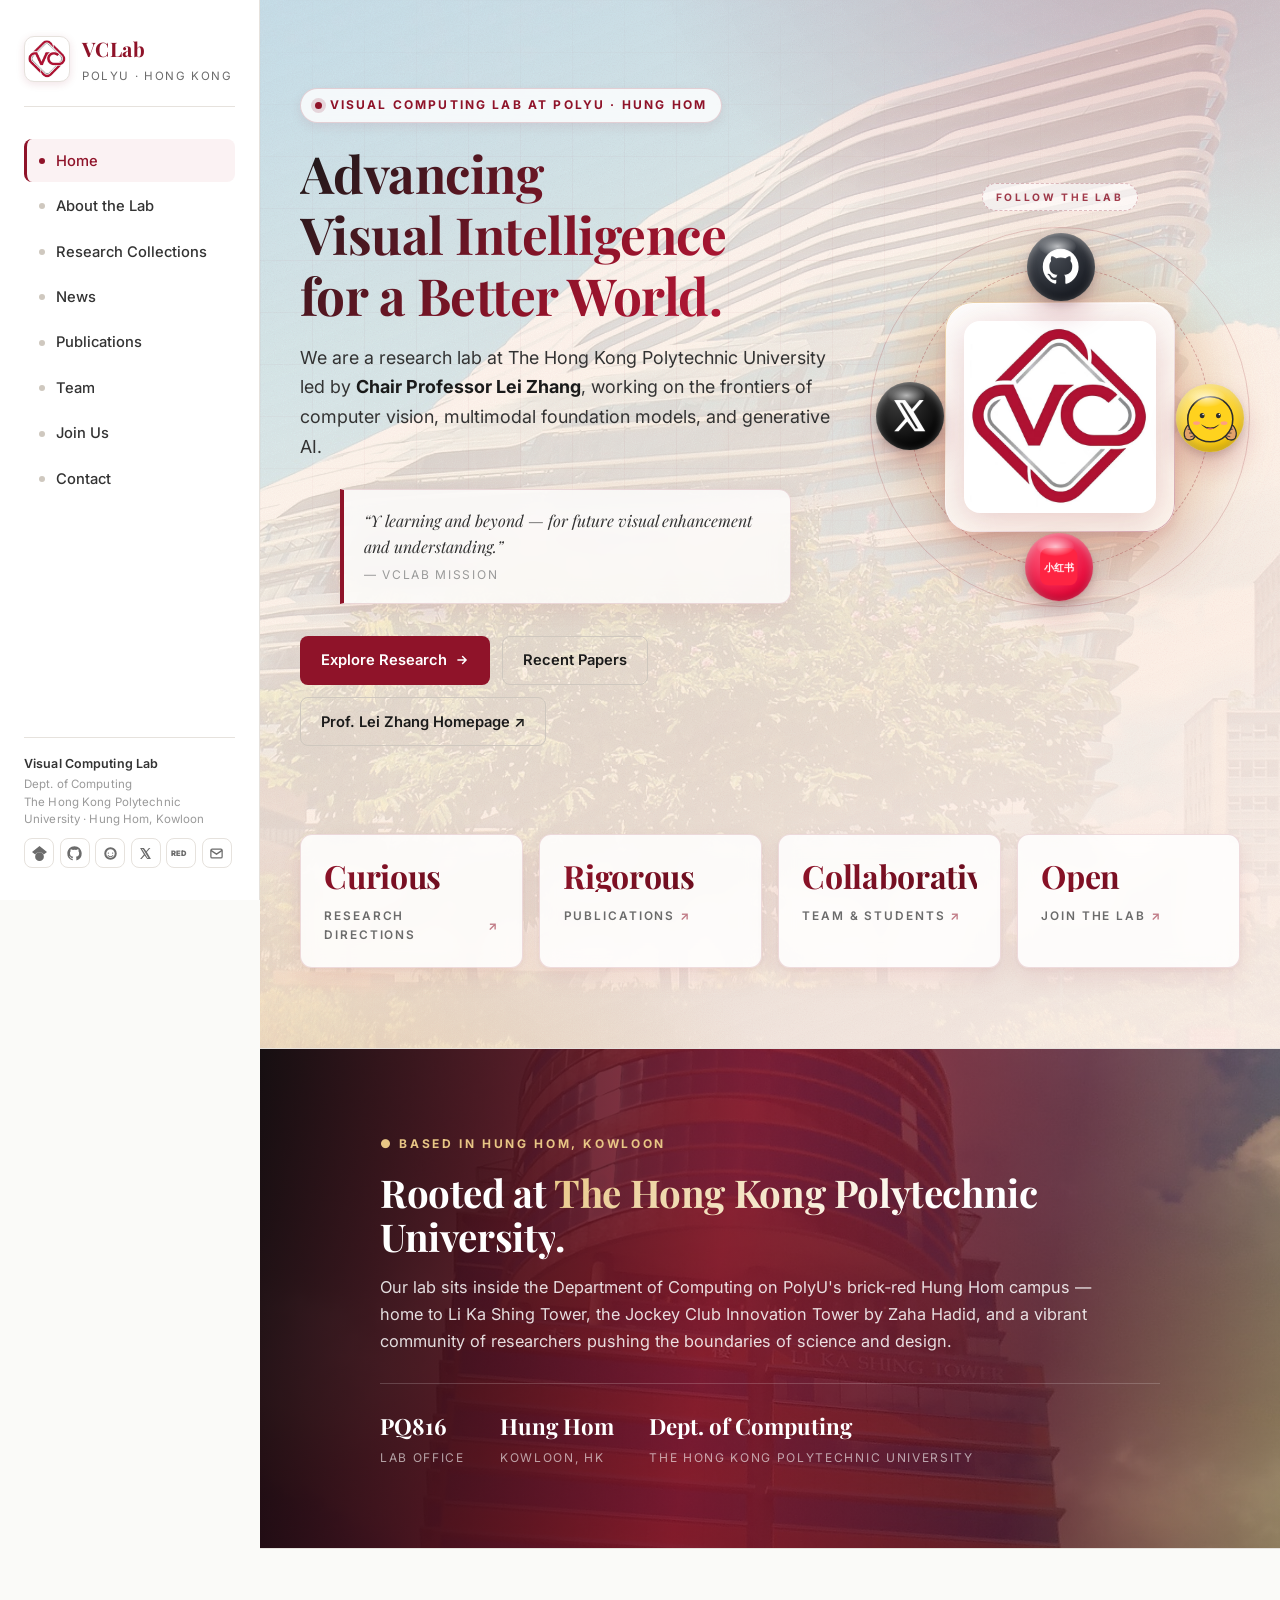
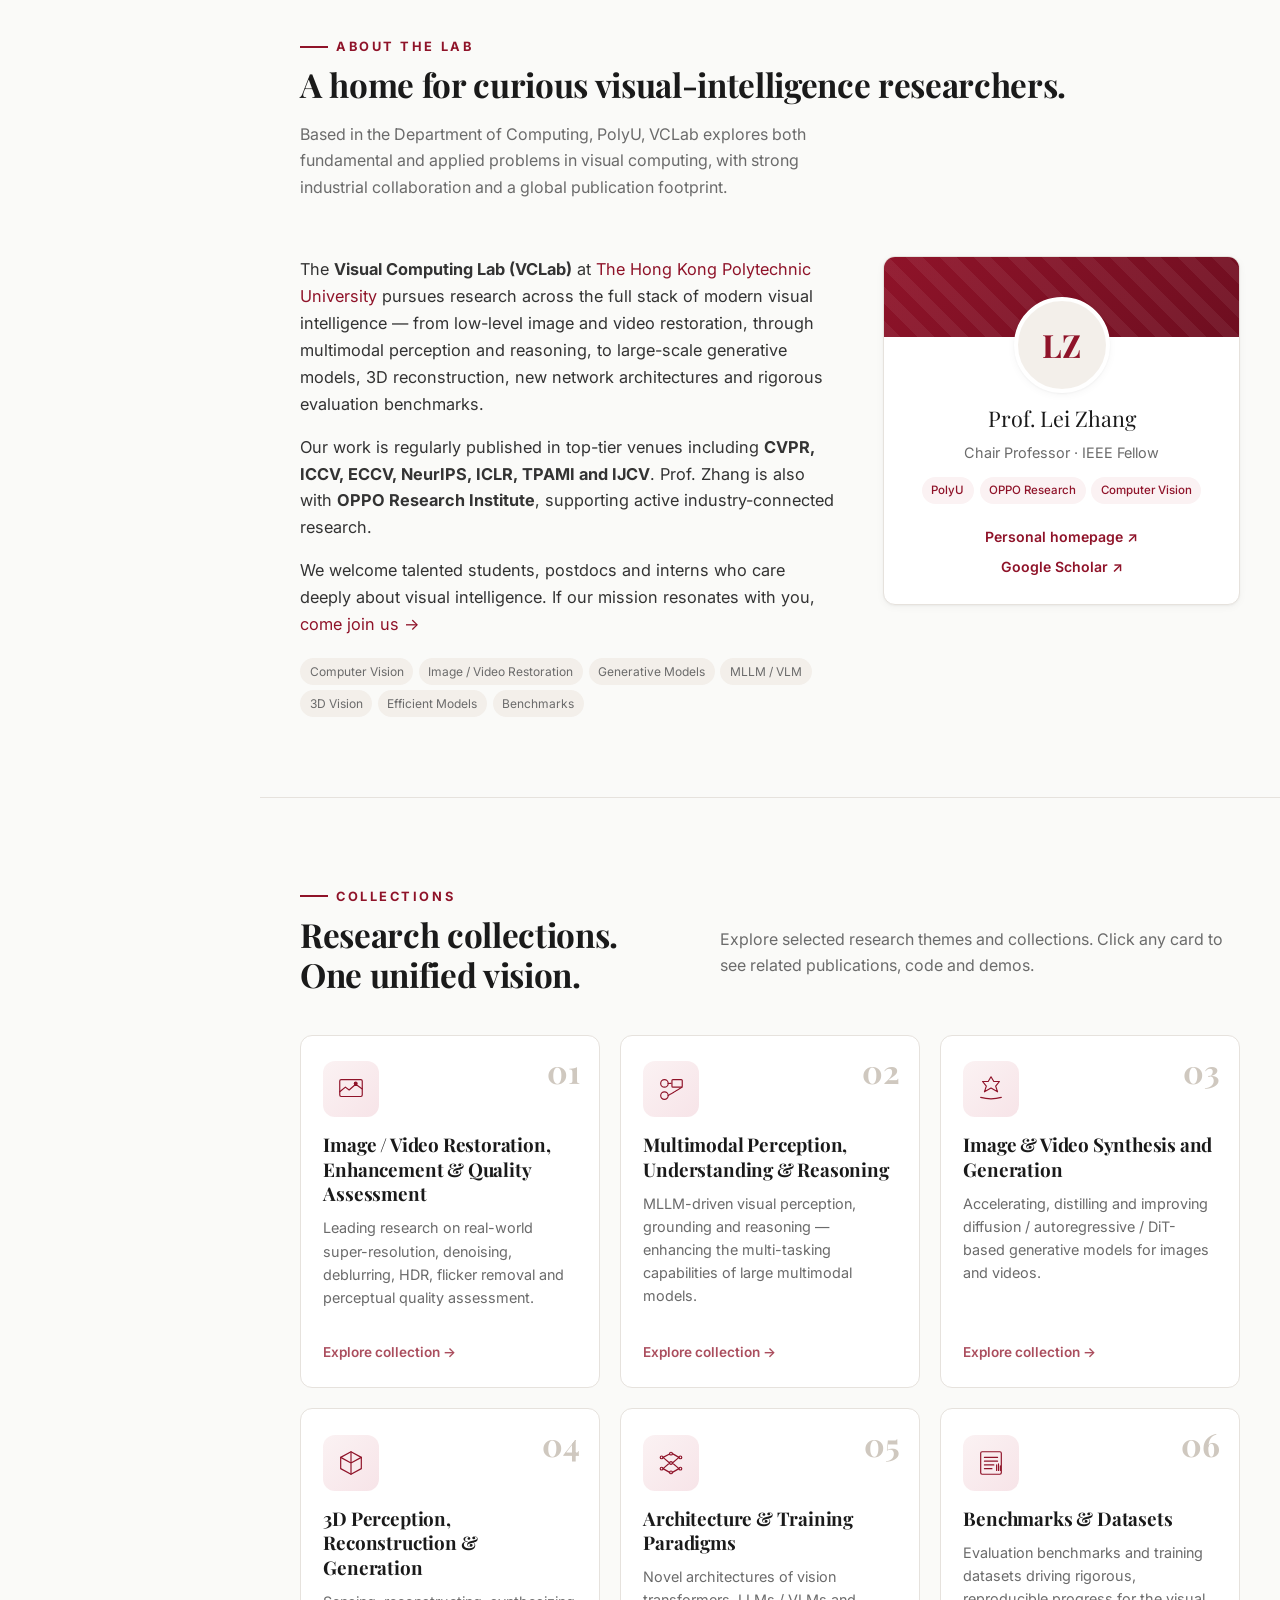
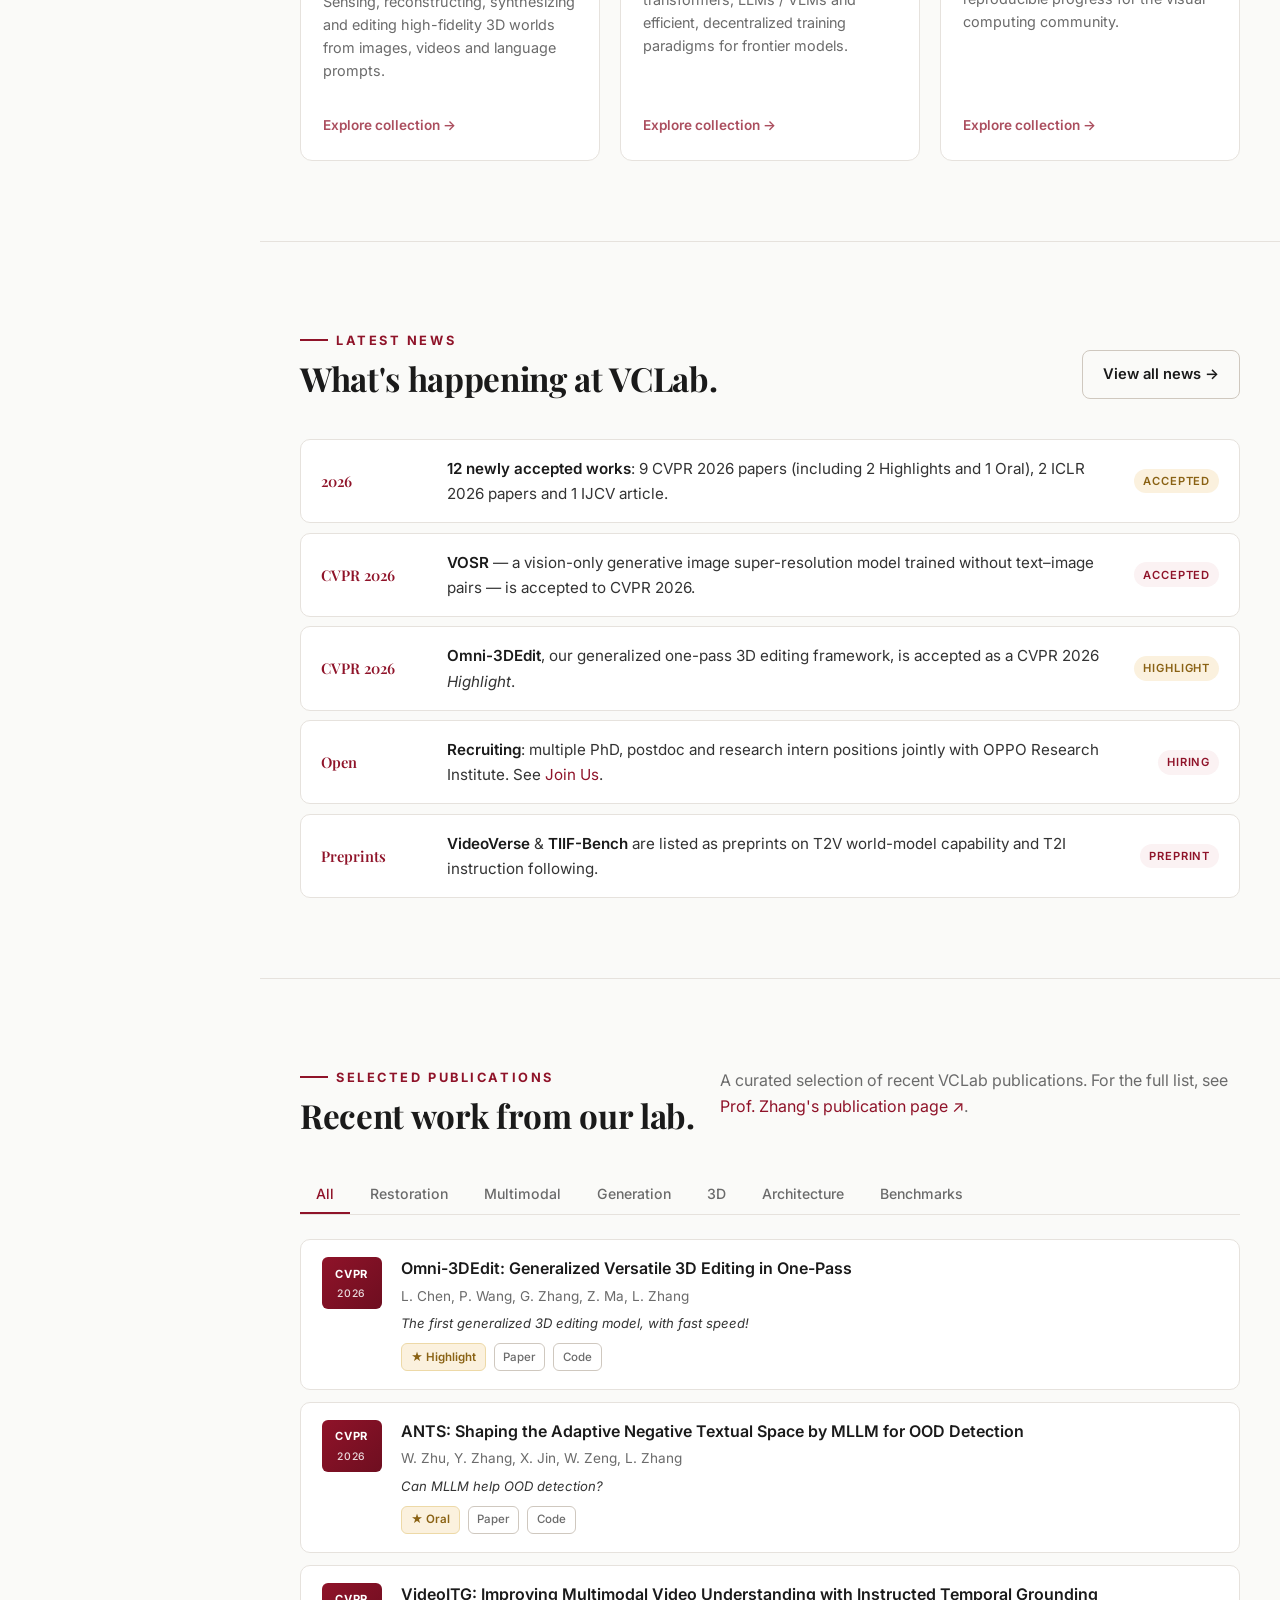
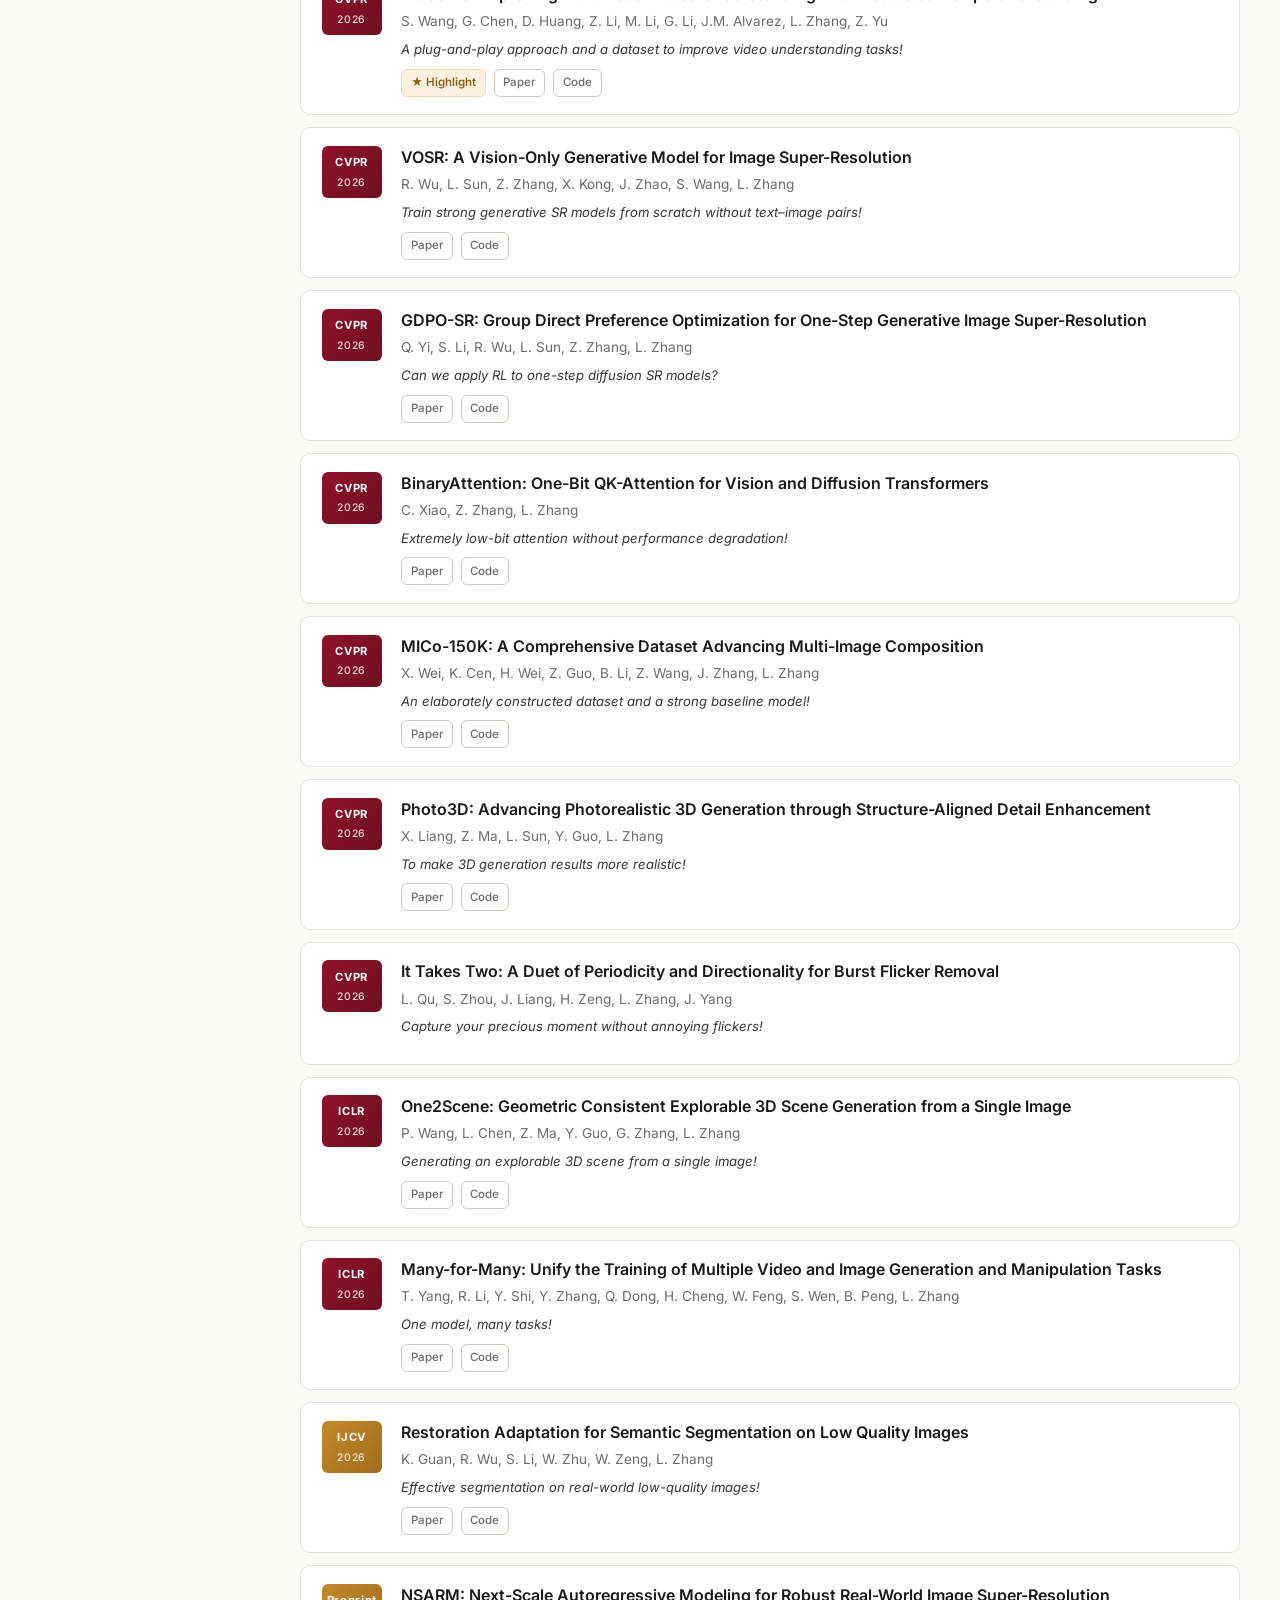
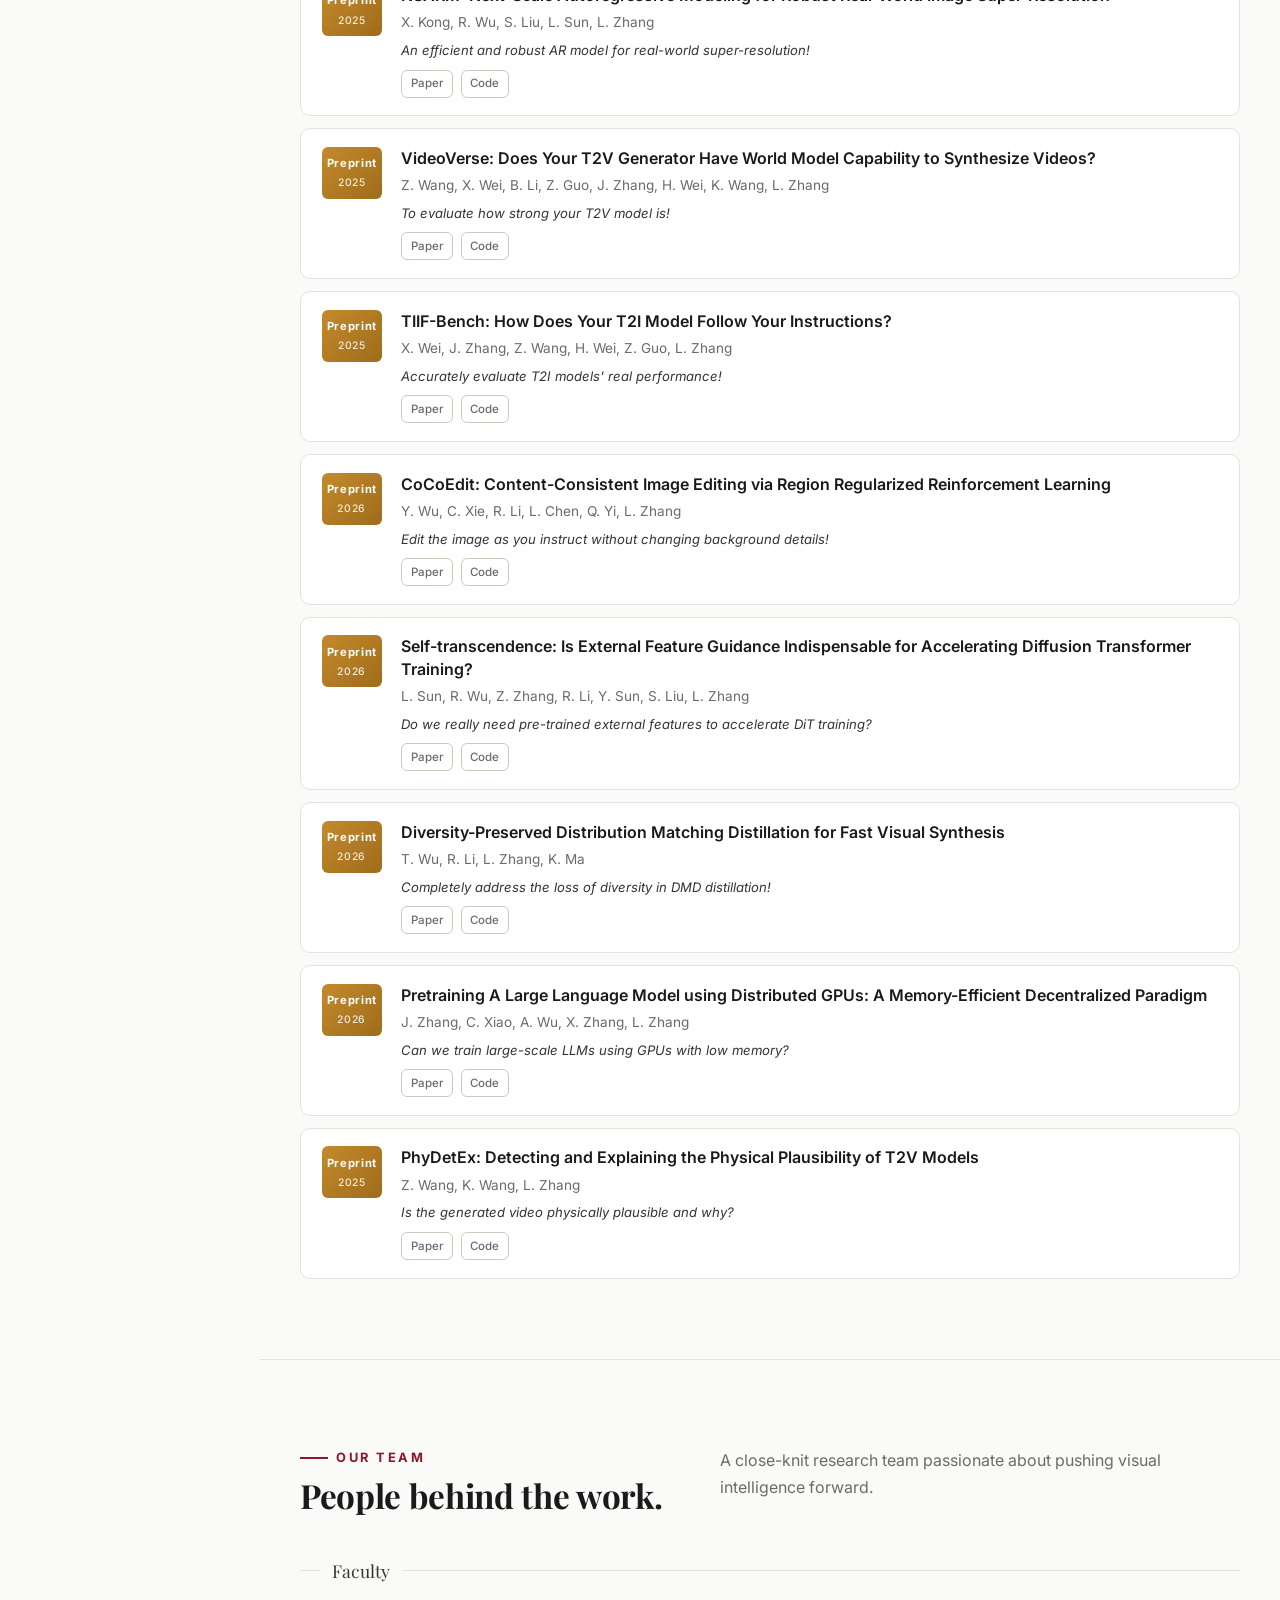
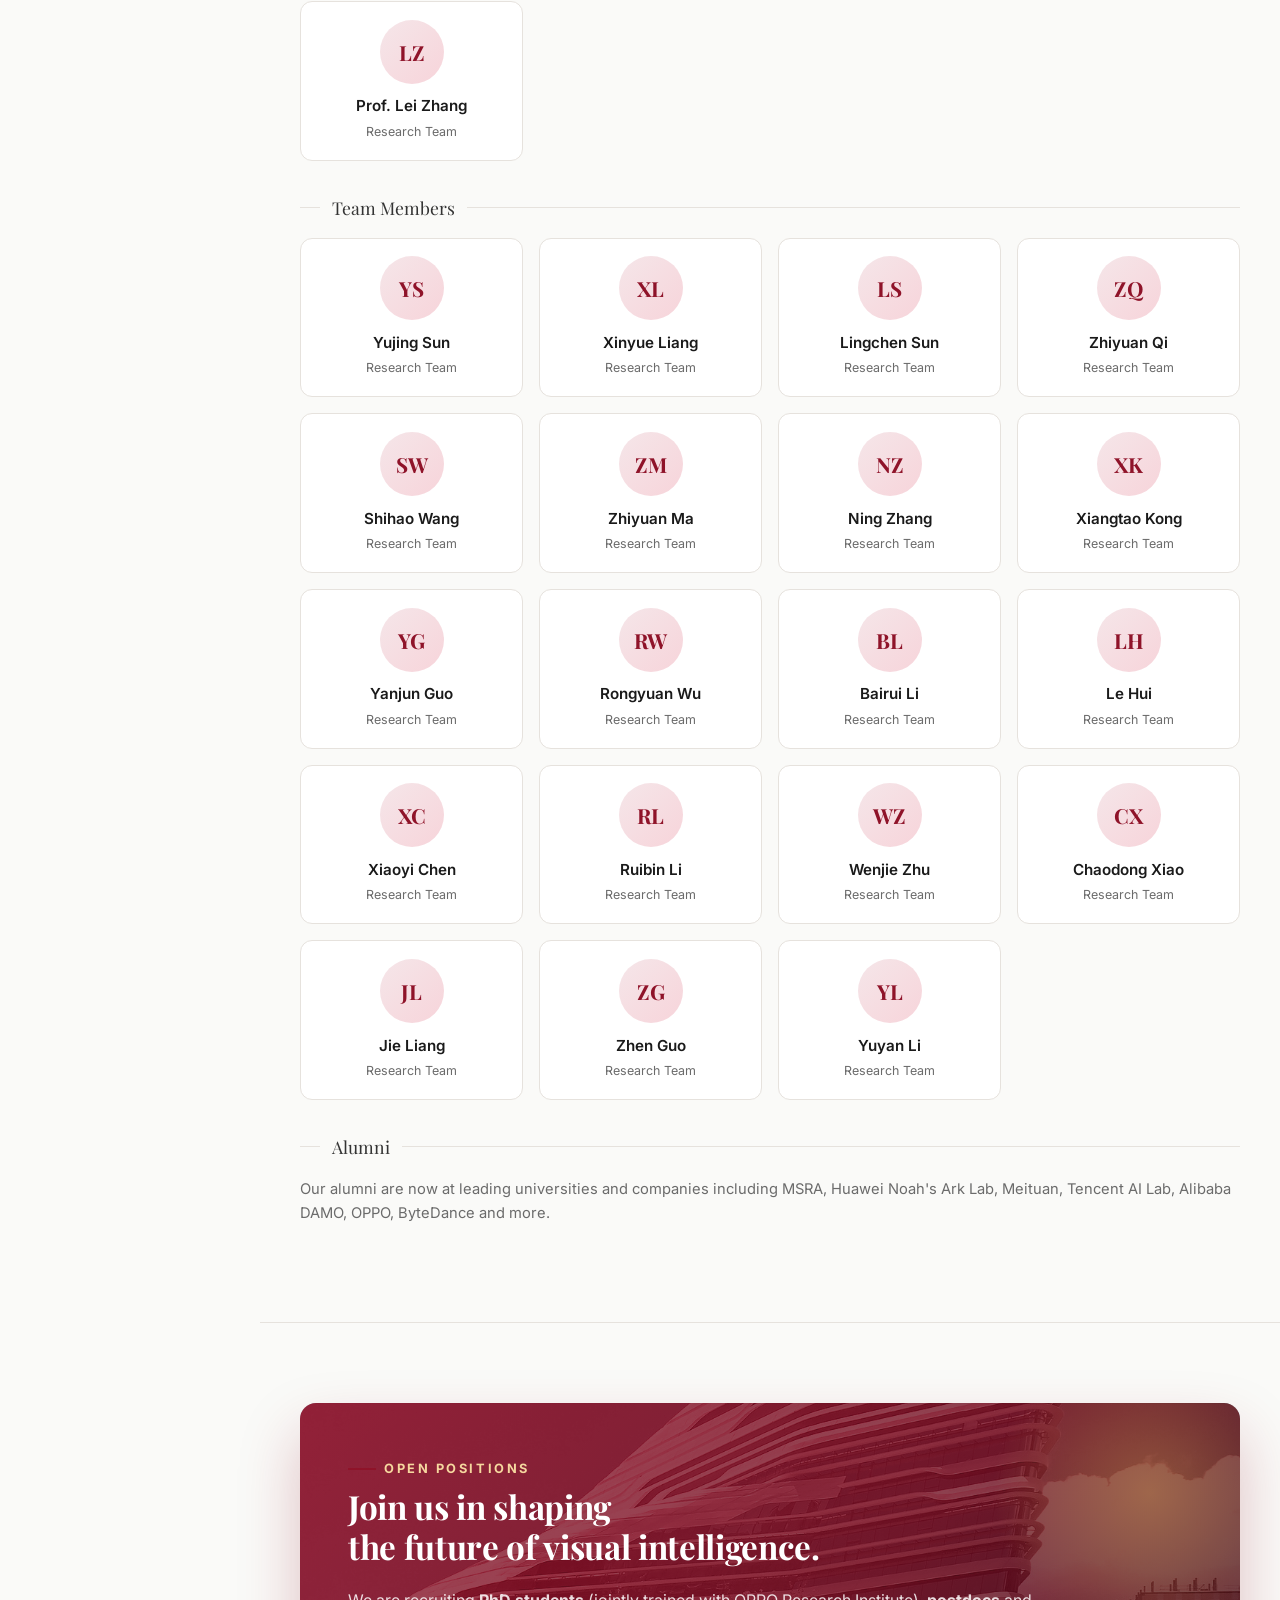
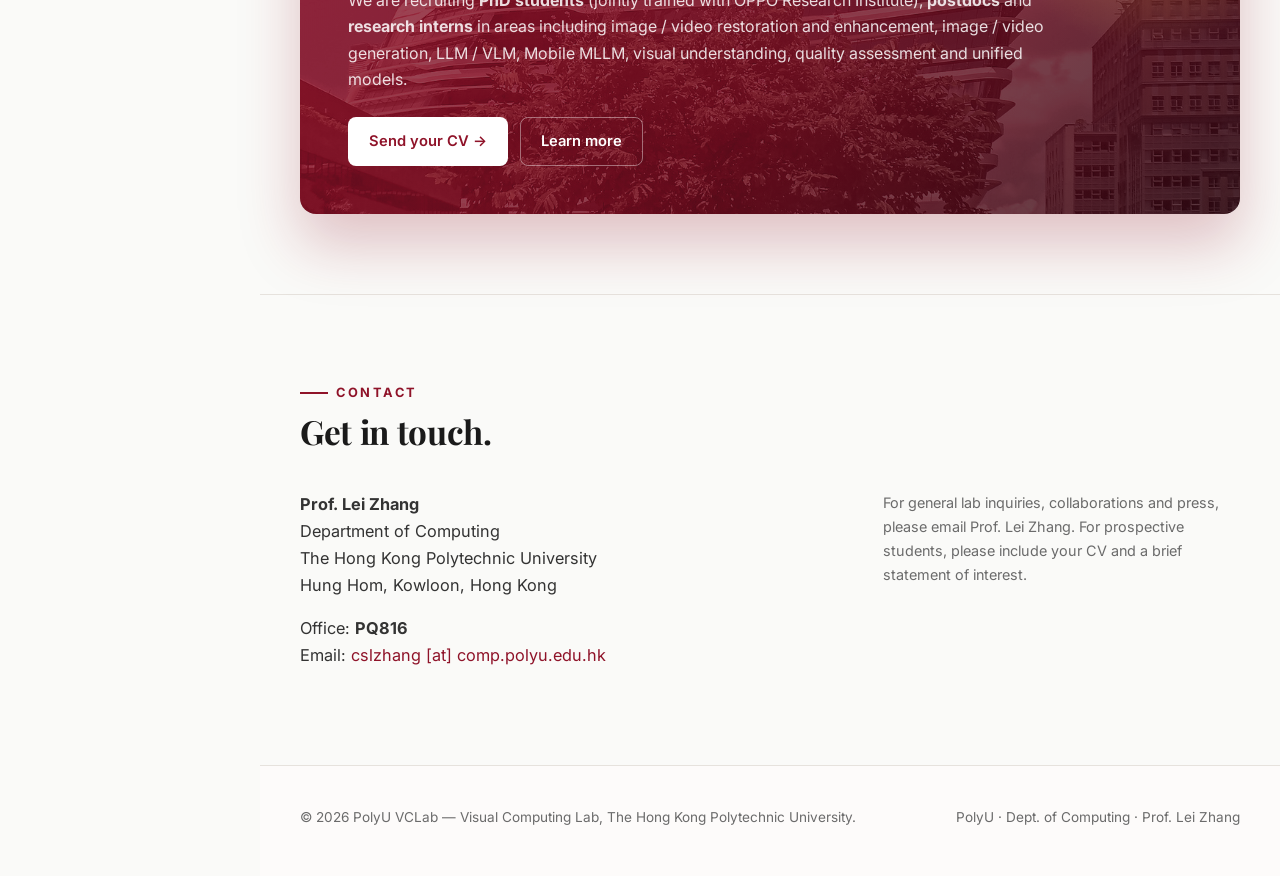
==== commit 88201137: "fix" ====
--- a/index.html
+++ b/index.html
@@ -220,7 +220,7 @@
         <div class="campus-band__meta">
           <div><span>PQ816</span>Lab Office</div>
           <div><span>Hung Hom</span>Kowloon, HK</div>
-          <div><span>Dept. of Computing</span>Faculty of Engineering</div>
+          <div><span>Dept. of Computing</span>The Hong Kong Polytechnic University</div>
         </div>
       </div>
     </section>
@@ -233,7 +233,7 @@
             <div class="section-head__kicker">About the Lab</div>
             <h2>A home for curious visual-intelligence researchers.</h2>
           </div>
-          <p class="section-head__desc">Founded at the Department of Computing, PolyU, VCLab explores both fundamental and applied problems in visual computing, with strong industrial collaboration and a global publication footprint.</p>
+          <p class="section-head__desc">Based in the Department of Computing, PolyU, VCLab explores both fundamental and applied problems in visual computing, with strong industrial collaboration and a global publication footprint.</p>
         </div>
 
         <div class="about-grid">
@@ -246,9 +246,8 @@
               rigorous evaluation benchmarks.</p>
 
             <p>Our work is regularly published in top-tier venues including <strong>CVPR, ICCV, ECCV,
-              NeurIPS, ICLR, TPAMI and IJCV</strong>, and many of our methods have been deployed on
-              hundreds of millions of mobile devices through our long-term collaboration with
-              <strong>OPPO Research Institute</strong>.</p>
+              NeurIPS, ICLR, TPAMI and IJCV</strong>. Prof. Zhang is also with
+              <strong>OPPO Research Institute</strong>, supporting active industry-connected research.</p>
 
             <p>We welcome talented students, postdocs and interns who care deeply about visual
               intelligence. If our mission resonates with you,
@@ -270,7 +269,7 @@
             <div class="pi-card__body">
               <div class="pi-card__avatar">LZ</div>
               <div class="pi-card__name">Prof. Lei Zhang</div>
-              <div class="pi-card__title">Director · Chair Professor · IEEE Fellow</div>
+              <div class="pi-card__title">Chair Professor · IEEE Fellow</div>
               <div class="pi-card__tags">
                 <span class="pi-card__tag">PolyU</span>
                 <span class="pi-card__tag">OPPO Research</span>
@@ -290,9 +289,9 @@
         <div class="section-head">
           <div>
             <div class="section-head__kicker">Collections</div>
-            <h2>Six research directions.<br/>One unified vision.</h2>
-          </div>
-          <p class="section-head__desc">Our research is organized into six complementary collections. Click any card to see related publications, code and demos.</p>
+            <h2>Research collections.<br/>One unified vision.</h2>
+          </div>
+          <p class="section-head__desc">Explore selected research themes and collections. Click any card to see related publications, code and demos.</p>
         </div>
 
         <div class="collections-grid">
@@ -398,29 +397,29 @@
 
         <div class="news-wrap">
           <div class="news-item" data-reveal>
-            <div class="news-date">Apr 2026</div>
-            <div class="news-text"><strong>12 papers</strong> accepted to CVPR 2026 (including 2 Highlights and 1 Oral) and ICLR 2026.</div>
-            <span class="news-badge news-badge--gold">Highlight</span>
+            <div class="news-date">2026</div>
+            <div class="news-text"><strong>12 newly accepted works</strong>: 9 CVPR 2026 papers (including 2 Highlights and 1 Oral), 2 ICLR 2026 papers and 1 IJCV article.</div>
+            <span class="news-badge news-badge--gold">Accepted</span>
           </div>
           <div class="news-item" data-reveal>
-            <div class="news-date">Mar 2026</div>
-            <div class="news-text">Release of <strong>VOSR</strong> — a vision-only generative image super-resolution model trained without text–image pairs.</div>
-            <span class="news-badge">Release</span>
+            <div class="news-date">CVPR 2026</div>
+            <div class="news-text"><strong>VOSR</strong> — a vision-only generative image super-resolution model trained without text–image pairs — is accepted to CVPR 2026.</div>
+            <span class="news-badge">Accepted</span>
           </div>
           <div class="news-item" data-reveal>
-            <div class="news-date">Mar 2026</div>
+            <div class="news-date">CVPR 2026</div>
             <div class="news-text"><strong>Omni-3DEdit</strong>, our generalized one-pass 3D editing framework, is accepted as a CVPR 2026 <em>Highlight</em>.</div>
             <span class="news-badge news-badge--gold">Highlight</span>
           </div>
           <div class="news-item" data-reveal>
-            <div class="news-date">Feb 2026</div>
+            <div class="news-date">Open</div>
             <div class="news-text"><strong>Recruiting</strong>: multiple PhD, postdoc and research intern positions jointly with OPPO Research Institute. See <a href="#join">Join Us</a>.</div>
             <span class="news-badge">Hiring</span>
           </div>
           <div class="news-item" data-reveal>
-            <div class="news-date">Jan 2026</div>
-            <div class="news-text"><strong>VideoVerse</strong> &amp; <strong>TIIF-Bench</strong> released — rigorous benchmarks for T2V and T2I instruction following.</div>
-            <span class="news-badge">Release</span>
+            <div class="news-date">Preprints</div>
+            <div class="news-text"><strong>VideoVerse</strong> &amp; <strong>TIIF-Bench</strong> are listed as preprints on T2V world-model capability and T2I instruction following.</div>
+            <span class="news-badge">Preprint</span>
           </div>
         </div>
       </div>
@@ -461,7 +460,7 @@
             <div class="section-head__kicker">Our Team</div>
             <h2>People behind the work.</h2>
           </div>
-          <p class="section-head__desc">A close-knit team of researchers, PhDs and interns passionate about pushing visual intelligence forward.</p>
+          <p class="section-head__desc">A close-knit research team passionate about pushing visual intelligence forward.</p>
         </div>
 
         <div class="team-group-title">Faculty</div>
@@ -469,11 +468,11 @@
           <div class="team-card" data-reveal>
             <div class="team-avatar">LZ</div>
             <div class="team-name">Prof. Lei Zhang</div>
-            <div class="team-role">Director · Chair Professor</div>
-          </div>
-        </div>
-
-        <div class="team-group-title">PhD Students &amp; Postdocs</div>
+            <div class="team-role">Research Team</div>
+          </div>
+        </div>
+
+        <div class="team-group-title">Team Members</div>
         <div class="team-grid" id="students-grid">
           <!-- auto-rendered -->
         </div>
@@ -490,9 +489,9 @@
           <div class="section-head__kicker" style="color:#F6D89F">Open Positions</div>
           <h2>Join us in shaping<br/>the future of visual intelligence.</h2>
           <p>We are recruiting <strong>PhD students</strong> (jointly trained with OPPO Research Institute),
-            <strong>postdocs</strong> and <strong>research interns</strong> across all six directions — image /
-            video restoration, generative models, multimodal reasoning, 3D, efficient architectures
-            and benchmarks.</p>
+            <strong>postdocs</strong> and <strong>research interns</strong> in areas including image / video
+            restoration and enhancement, image / video generation, LLM / VLM, Mobile MLLM,
+            visual understanding, quality assessment and unified models.</p>
           <div class="hero__ctas" style="margin-top:1.5rem">
             <a href="mailto:cslzhang@comp.polyu.edu.hk?subject=VCLab%20Application" class="btn btn--primary">Send your CV →</a>
             <a href="https://www4.comp.polyu.edu.hk/~cslzhang/" class="btn btn--ghost" target="_blank" rel="noopener">Learn more</a>
--- a/assets/css/style.css
+++ b/assets/css/style.css
@@ -422,8 +422,10 @@
   display: grid !important;
   grid-template-columns: repeat(4, 1fr) !important;
   gap: 1rem !important;
-  margin-top: 3rem !important;
+  margin-top: 5.5rem !important;
   position: relative;
+  z-index: 2;
+  clear: both;
 }
 .hero__stats .stat {
   position: relative;
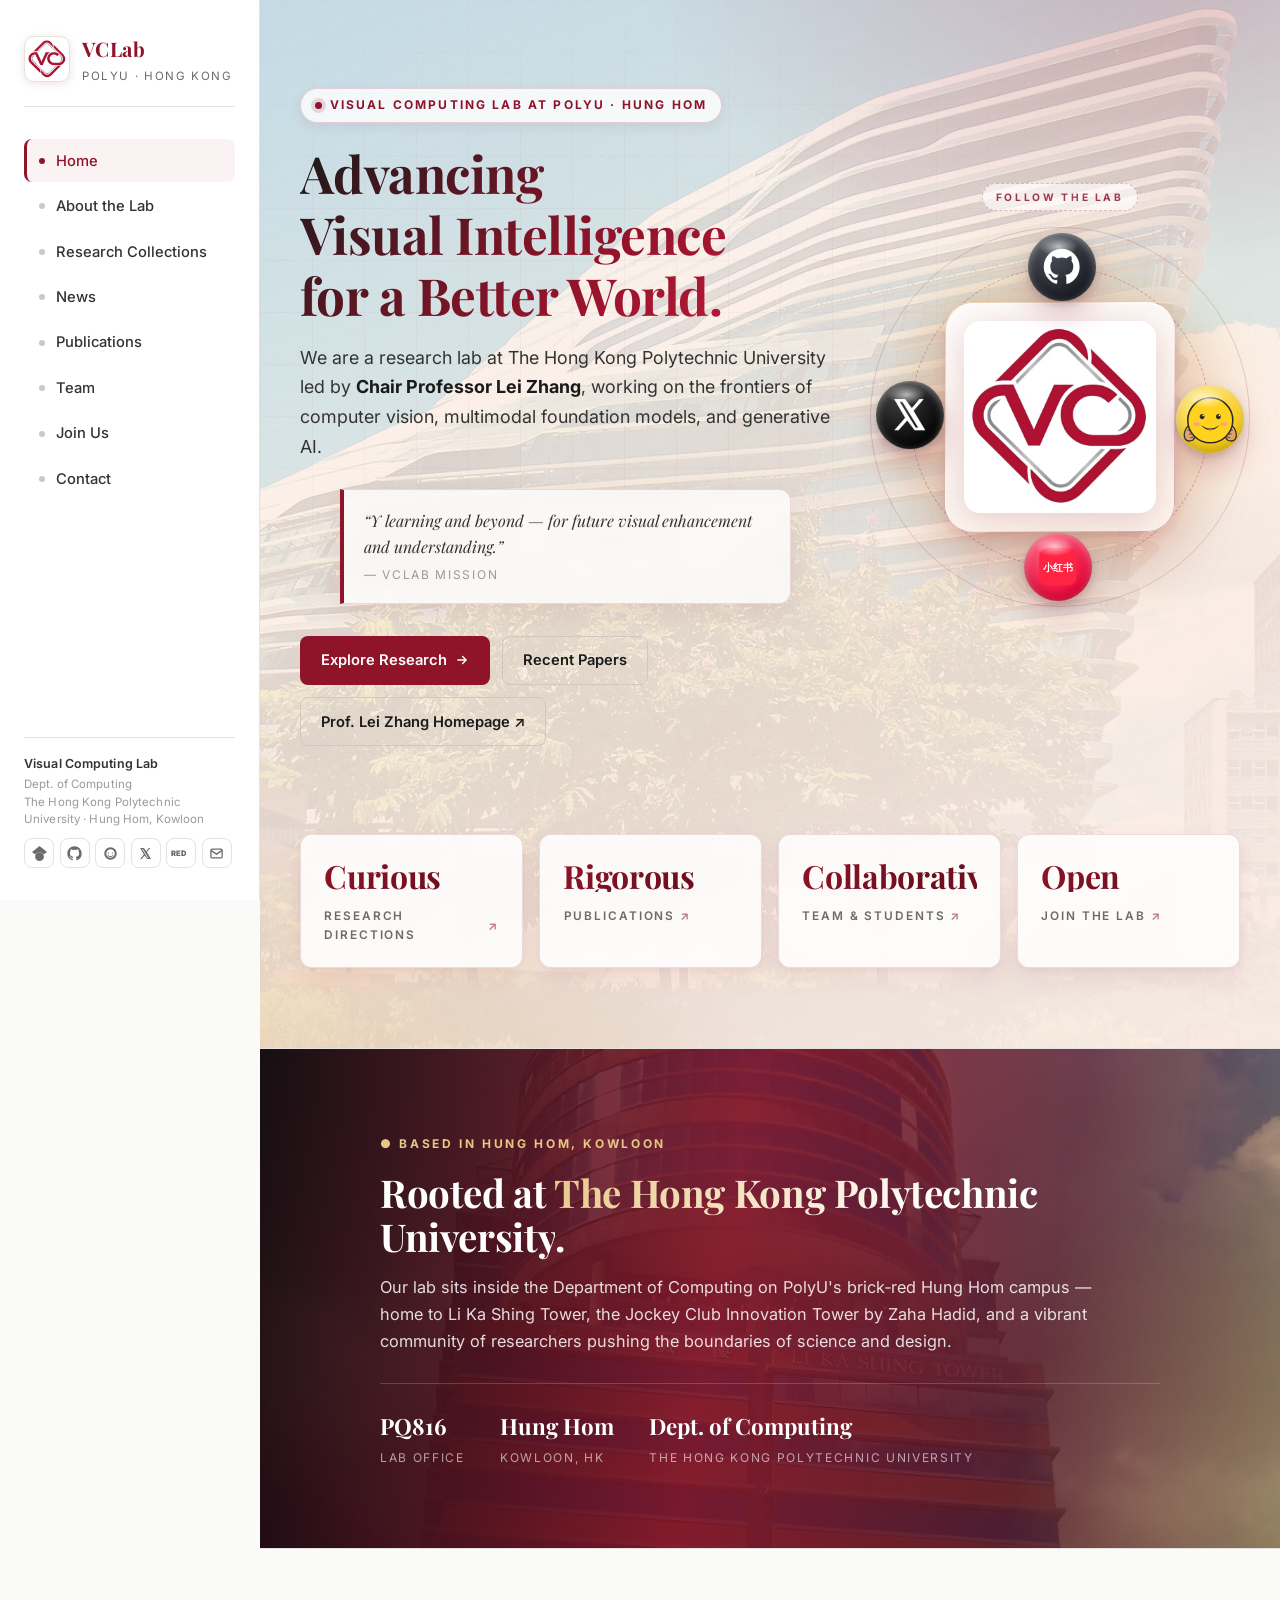
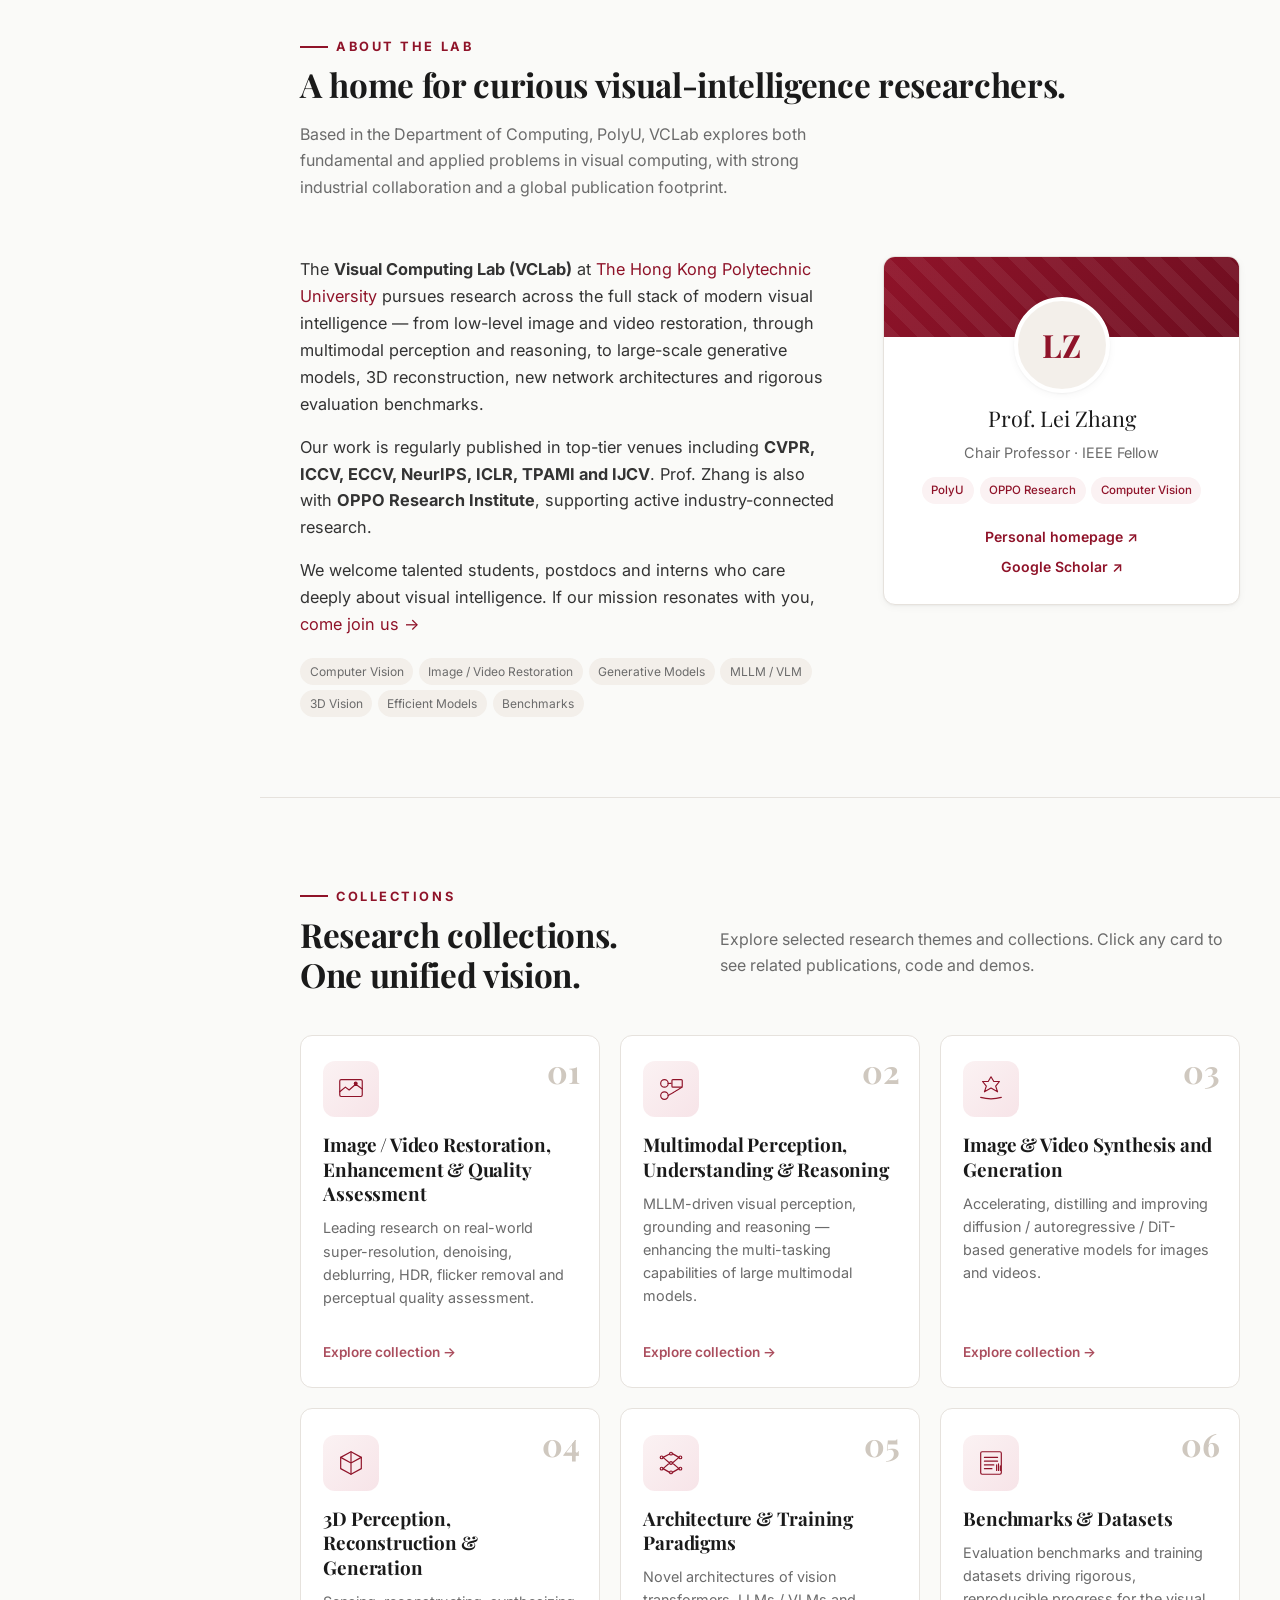
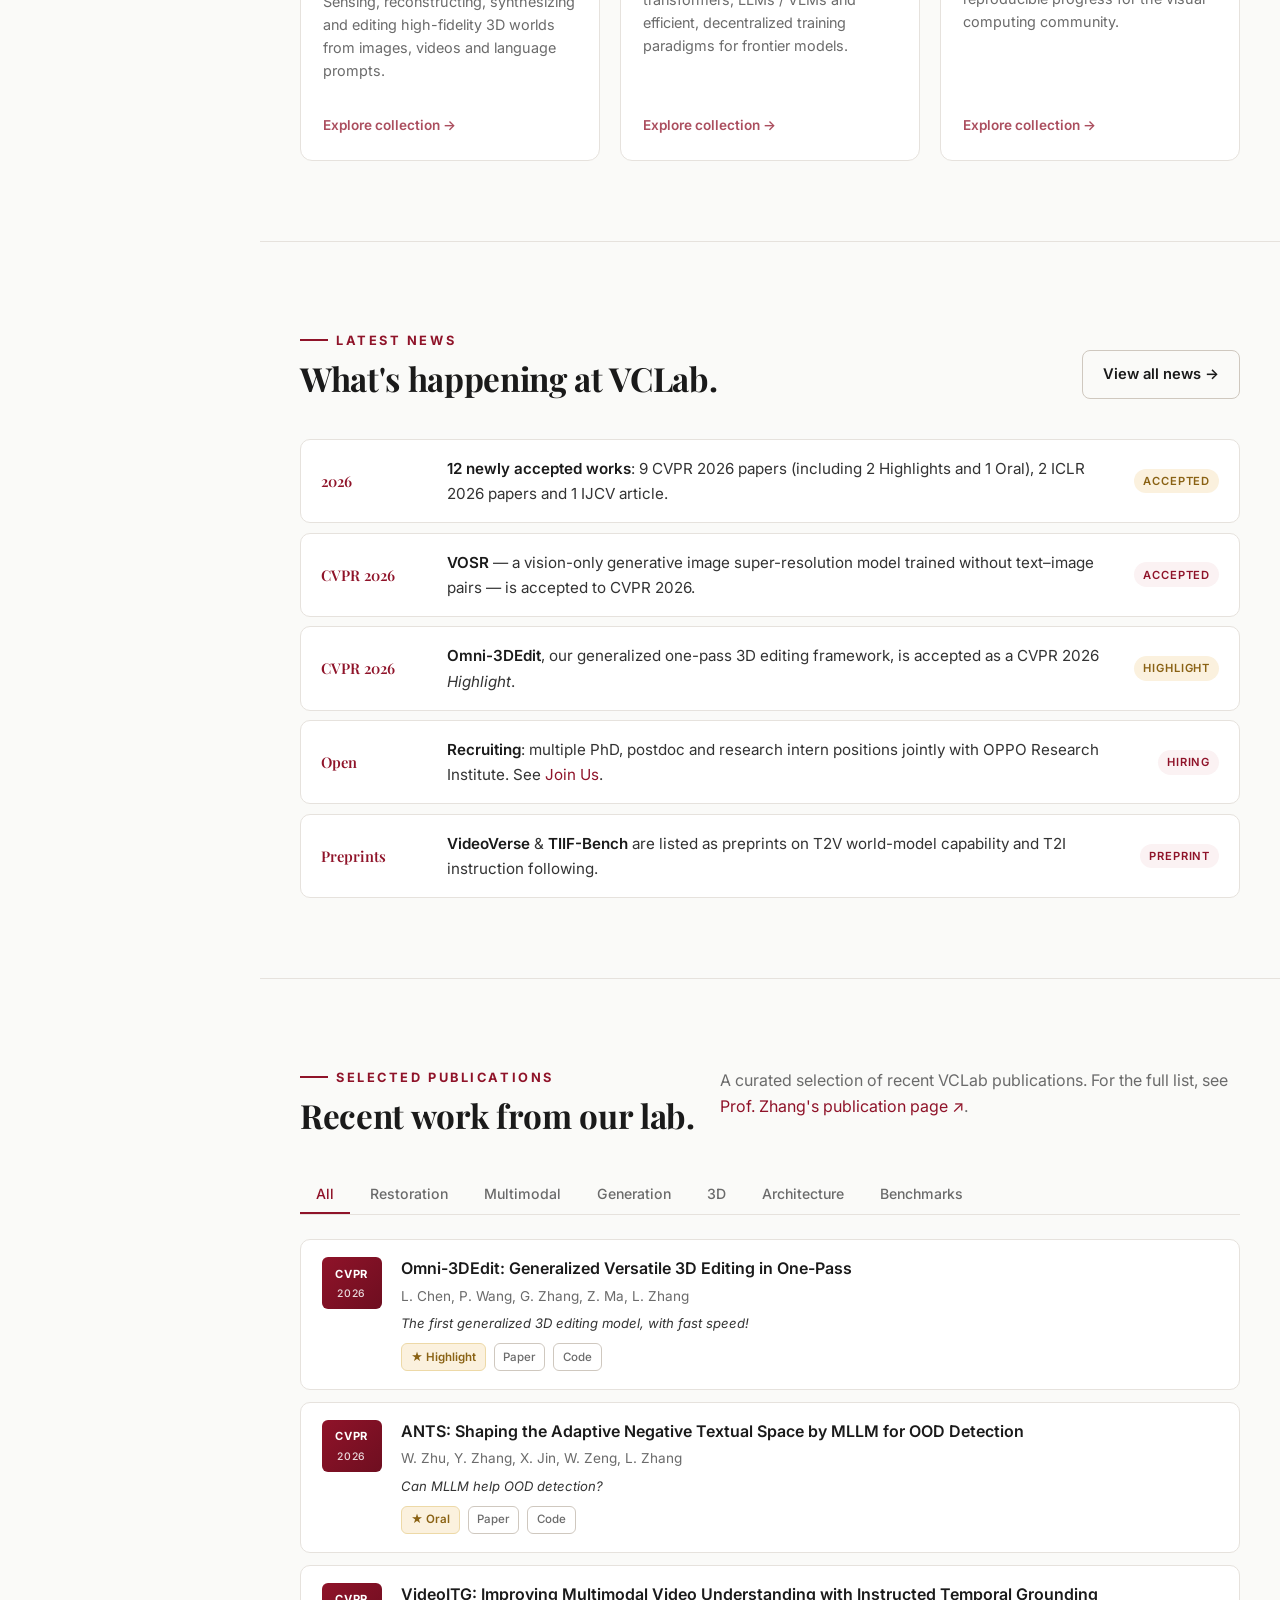
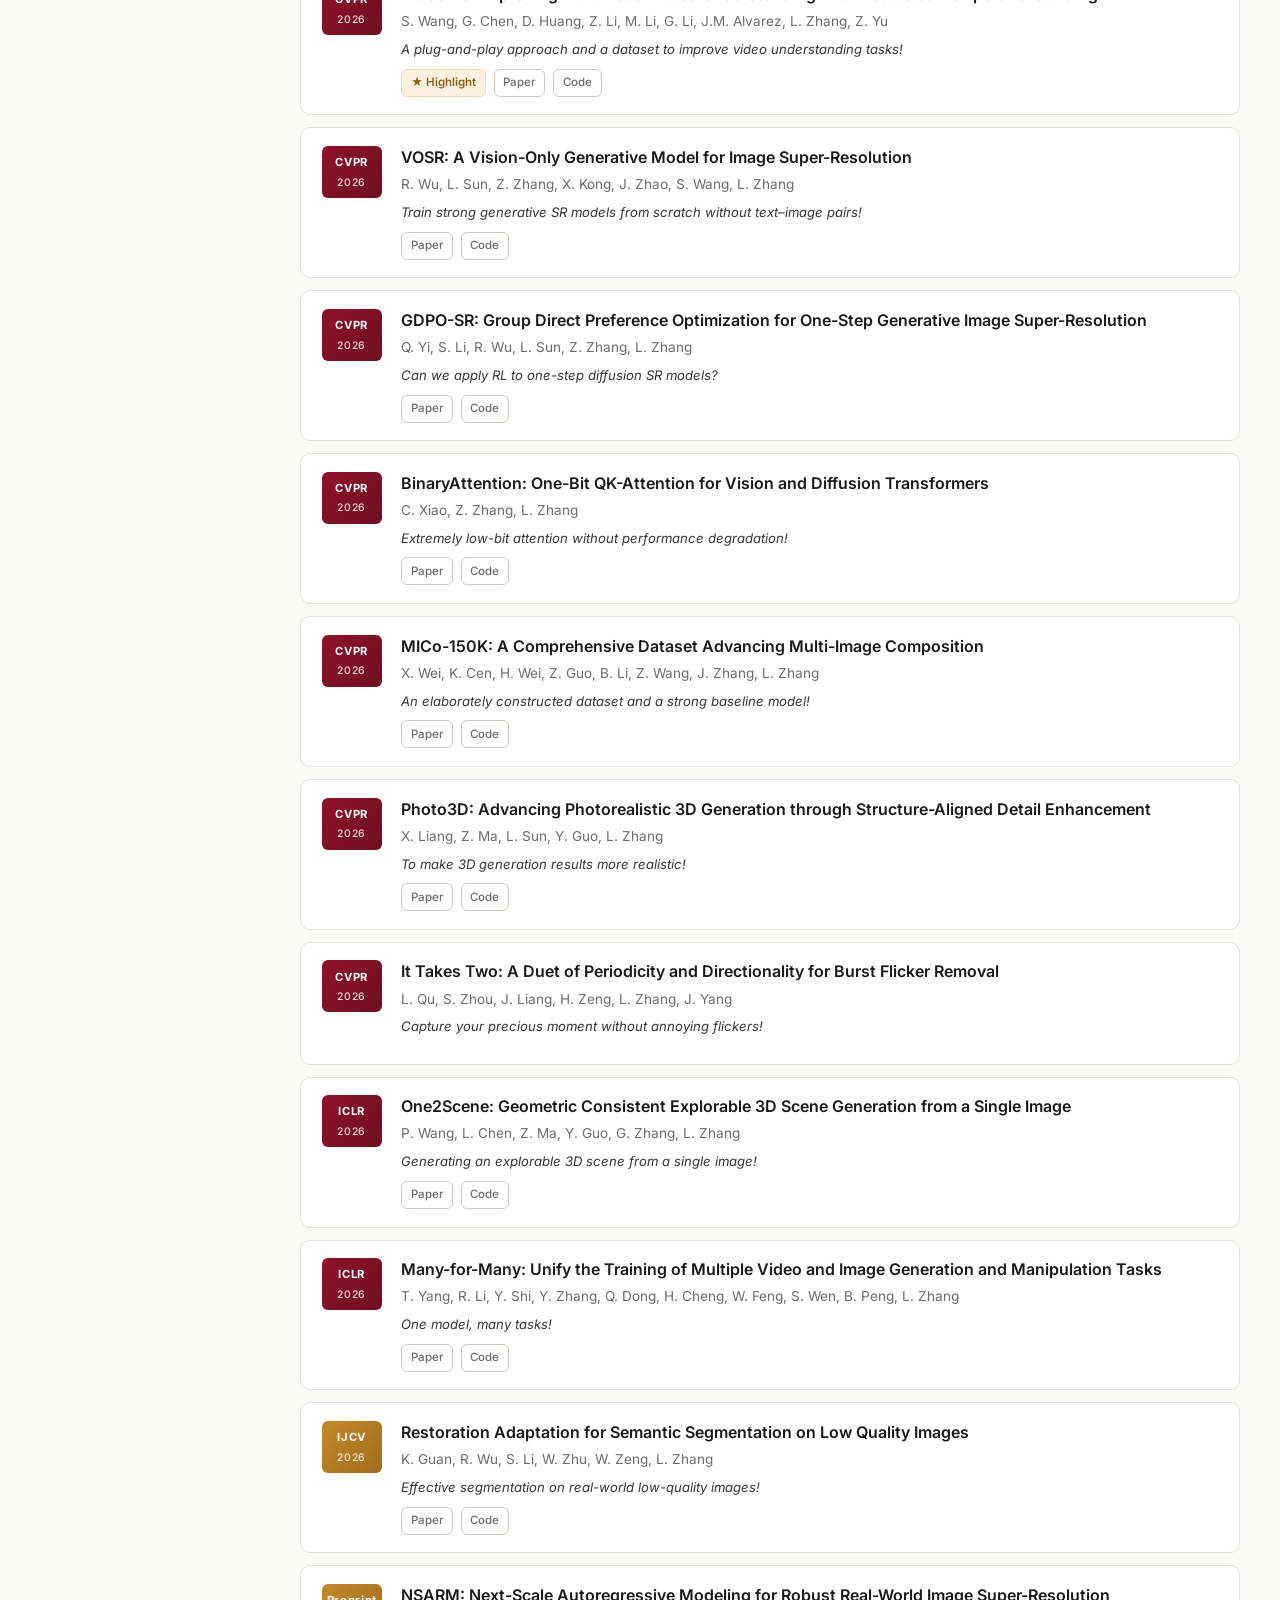
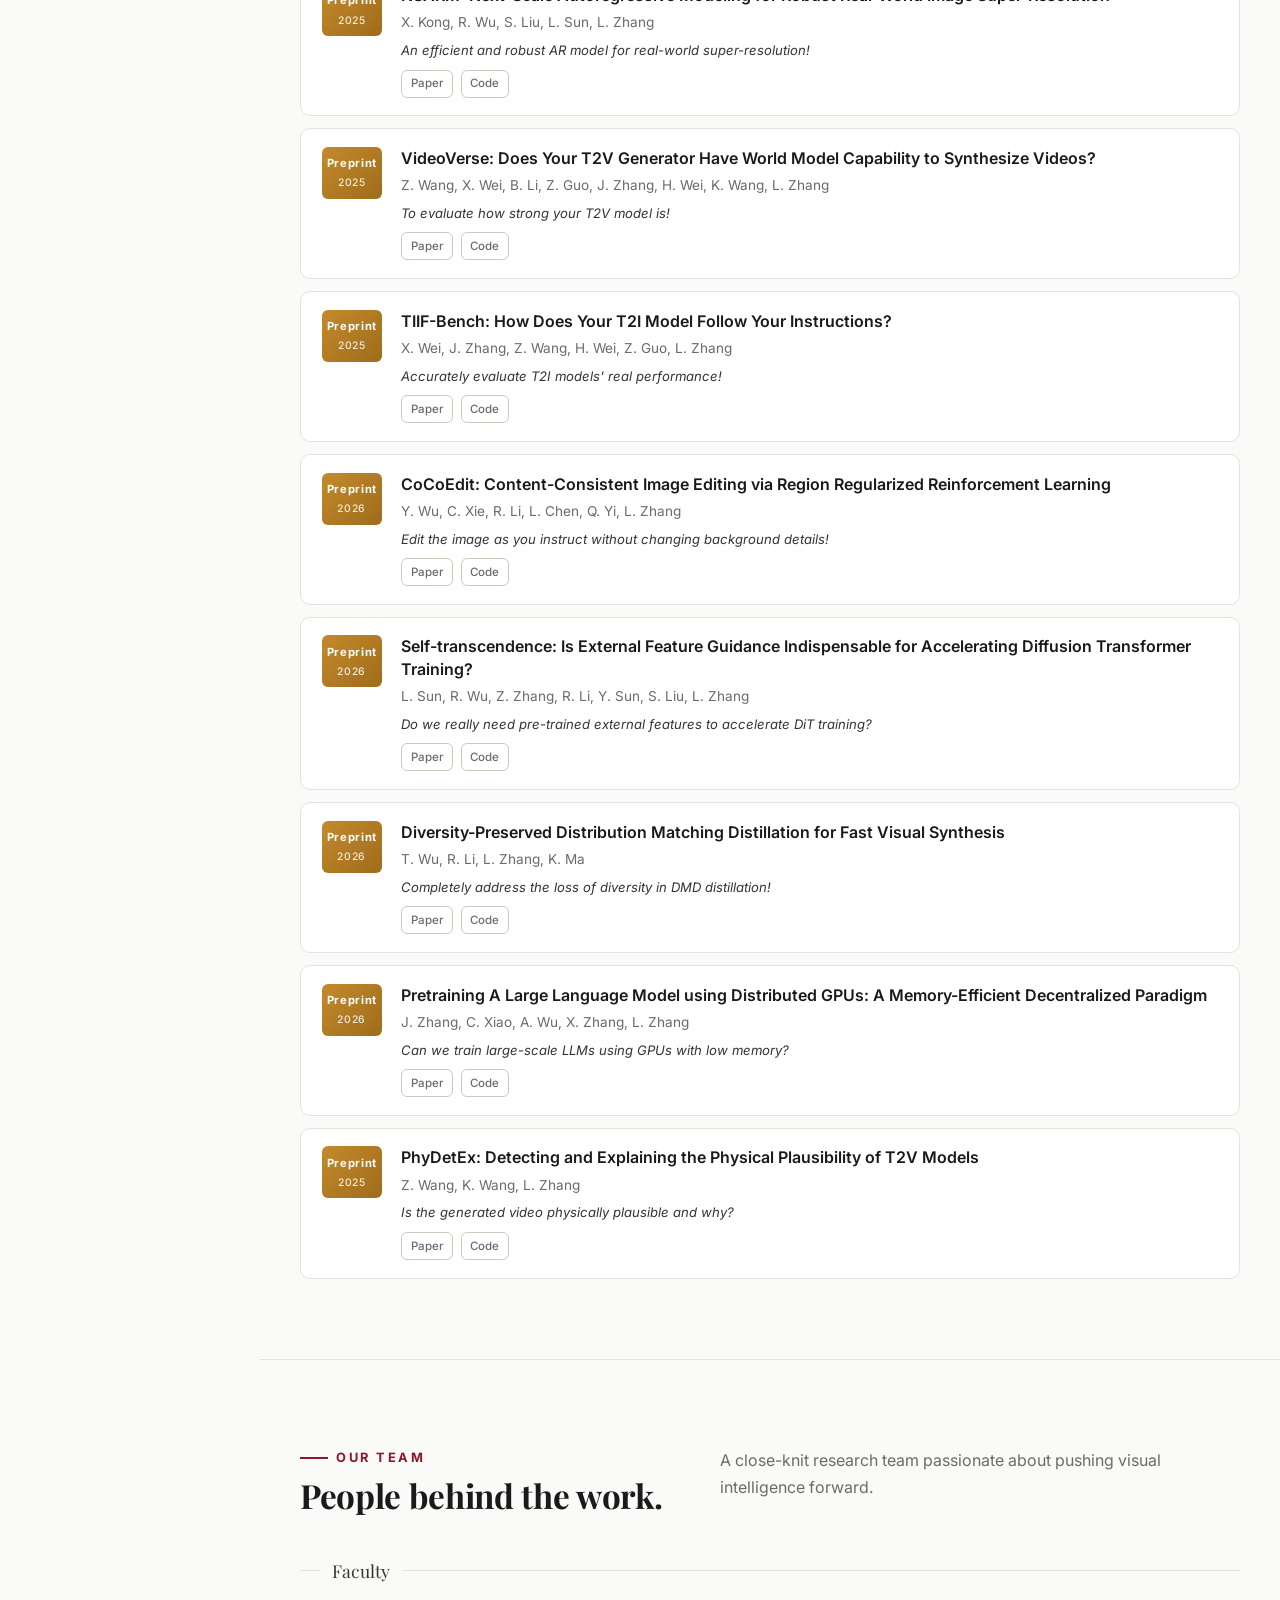
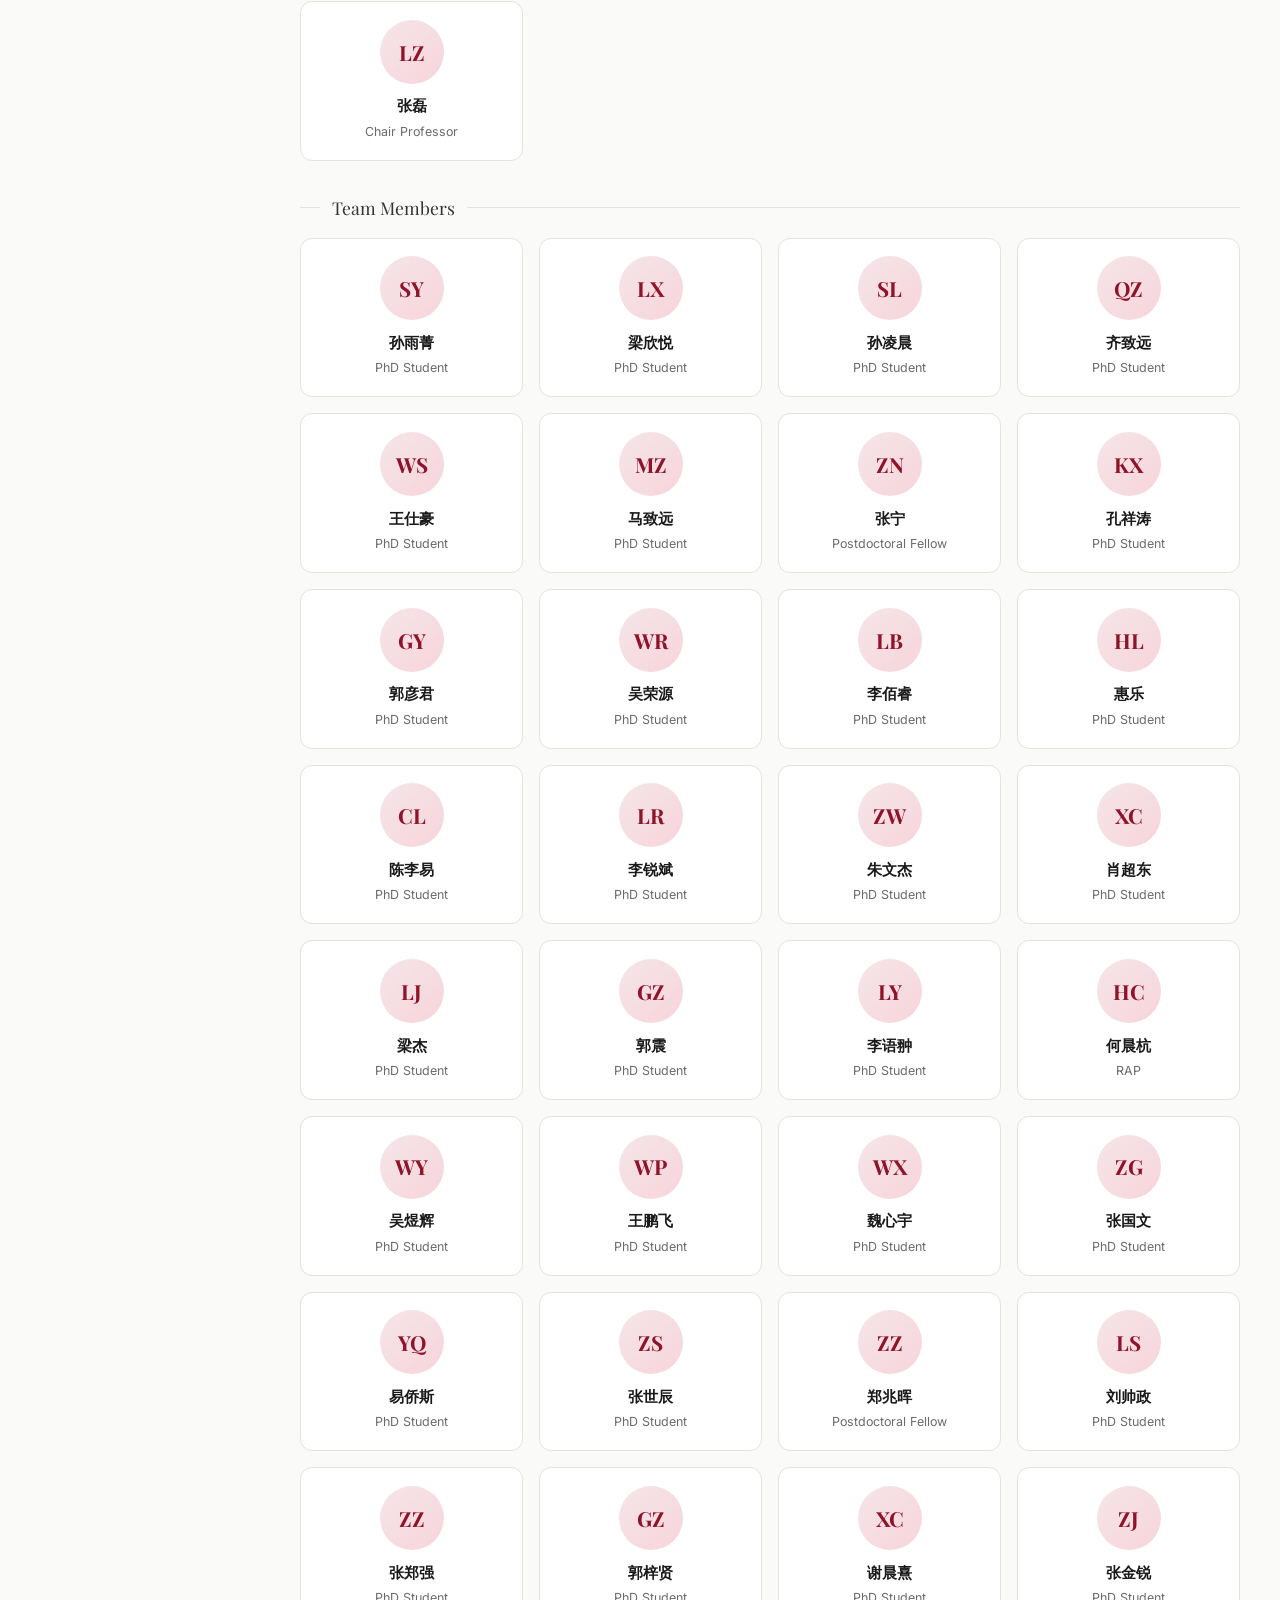
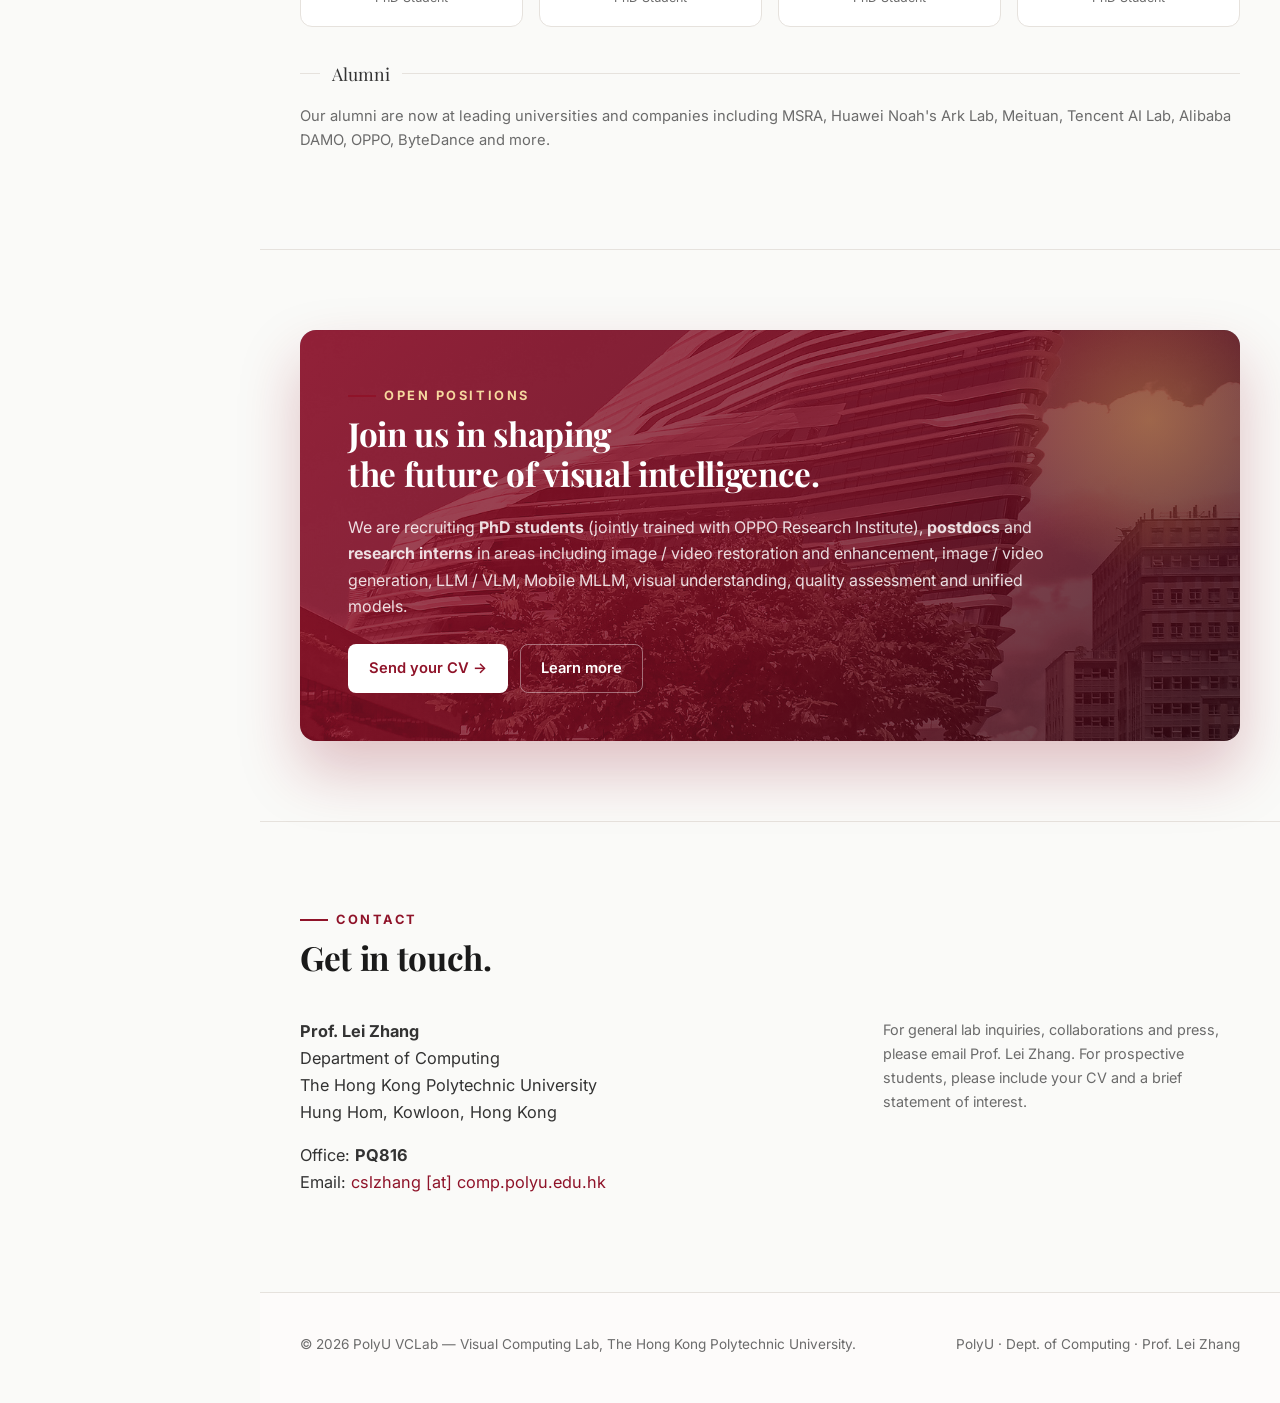
==== commit e56a21fe: "fix" ====
--- a/index.html
+++ b/index.html
@@ -467,8 +467,8 @@
         <div class="team-grid">
           <div class="team-card" data-reveal>
             <div class="team-avatar">LZ</div>
-            <div class="team-name">Prof. Lei Zhang</div>
-            <div class="team-role">Research Team</div>
+            <div class="team-name">张磊</div>
+            <div class="team-role">Chair Professor</div>
           </div>
         </div>
 
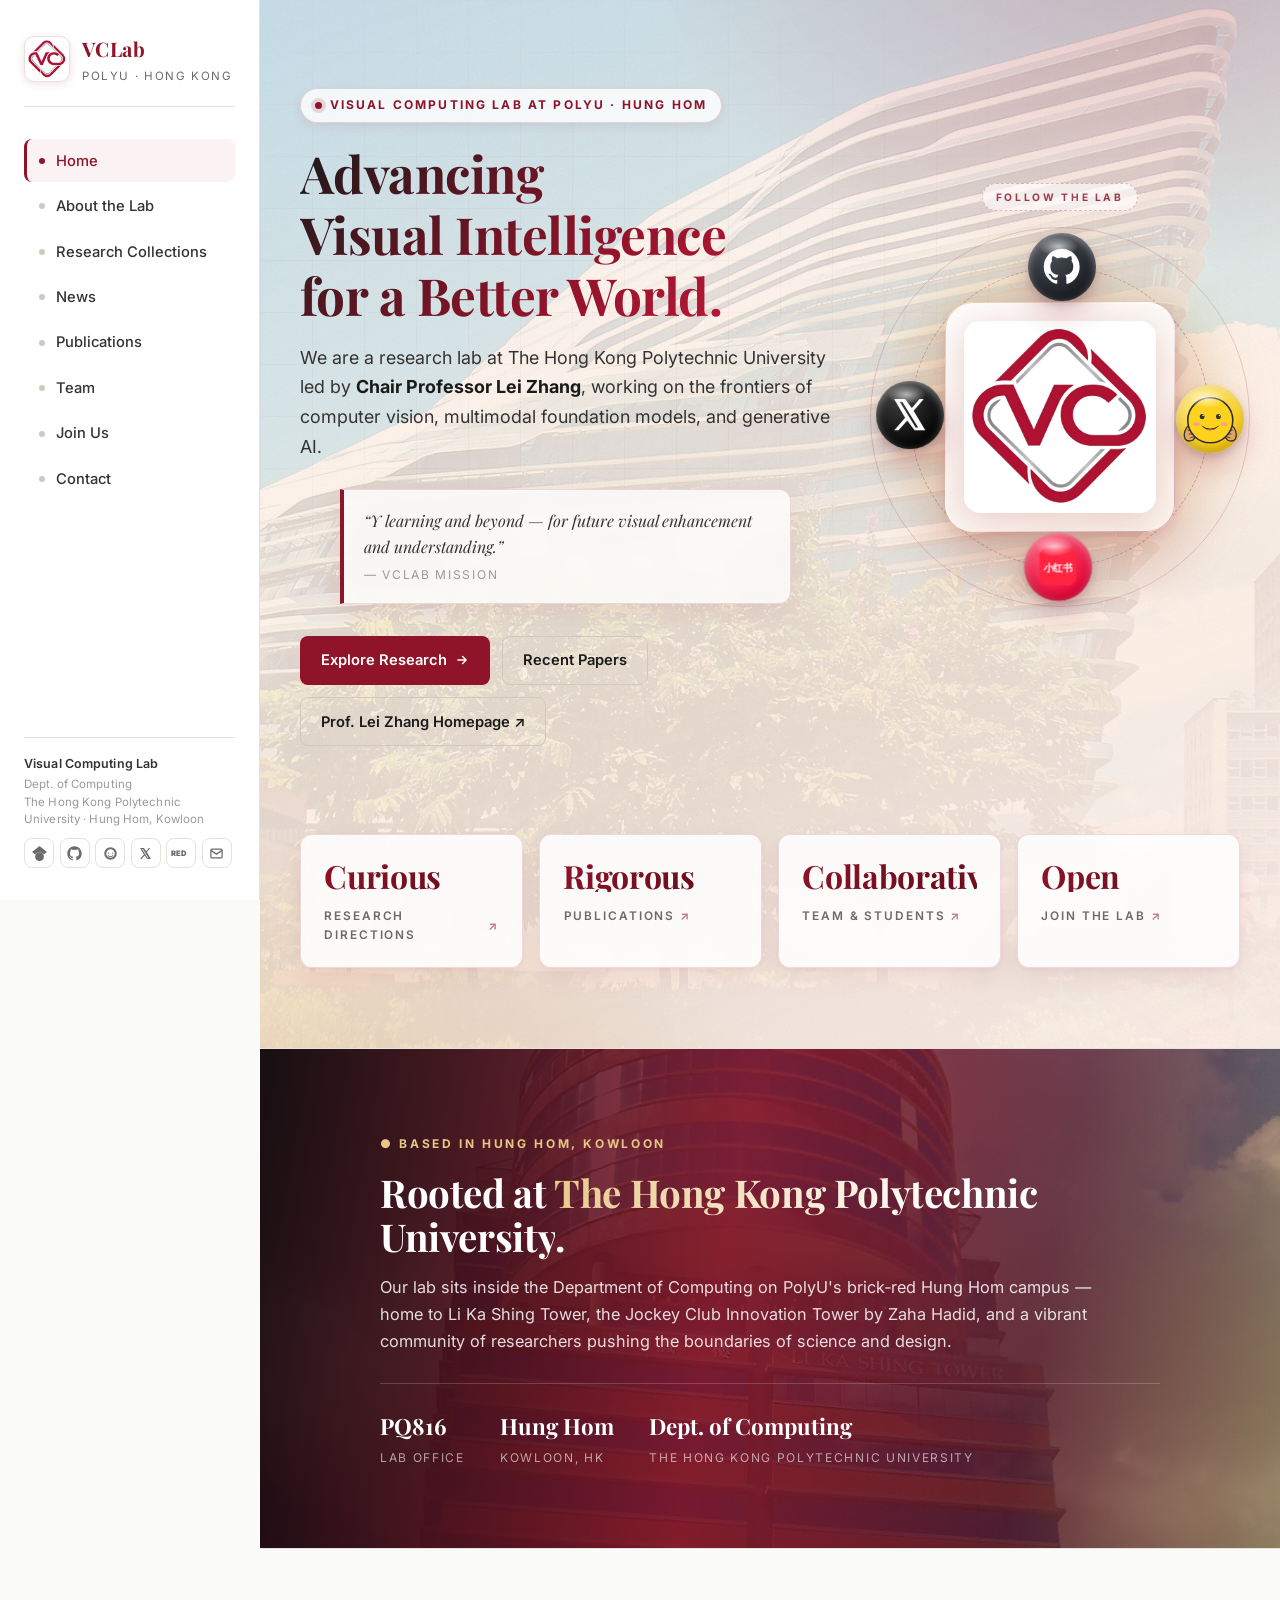
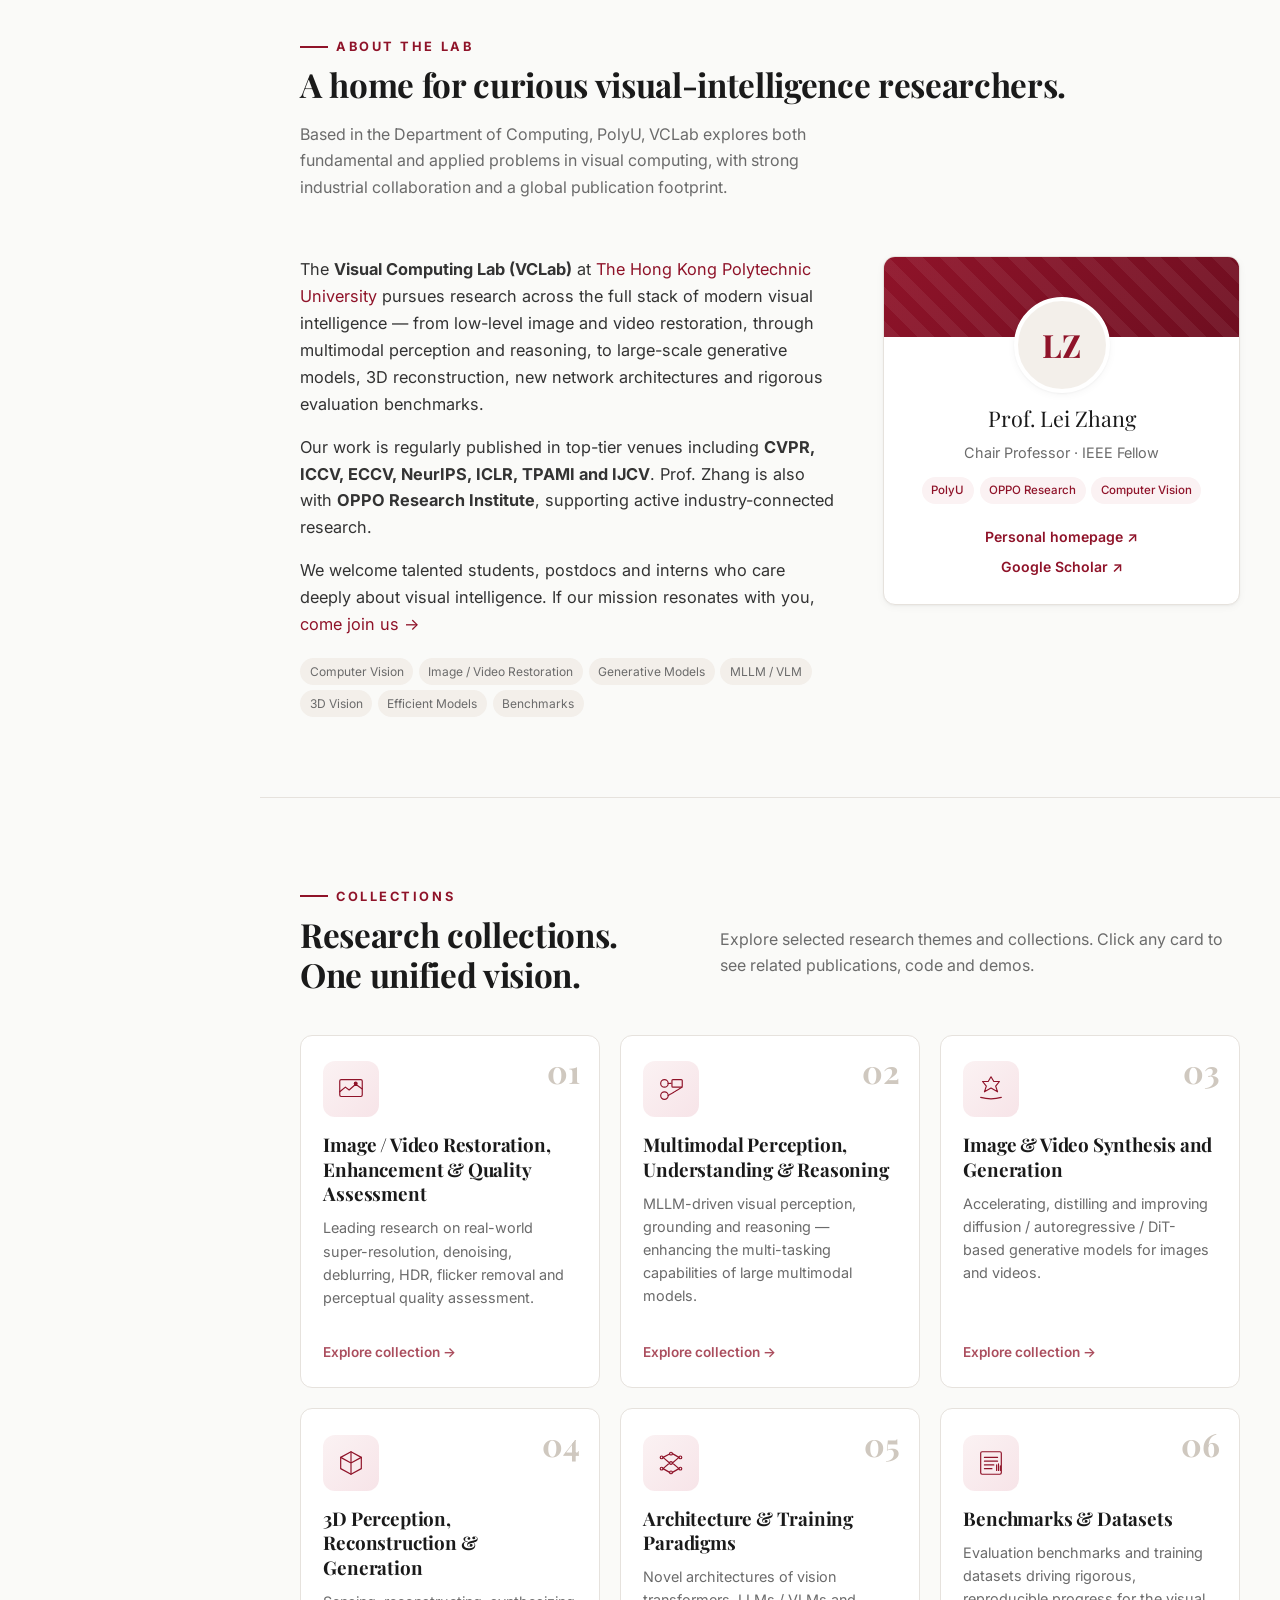
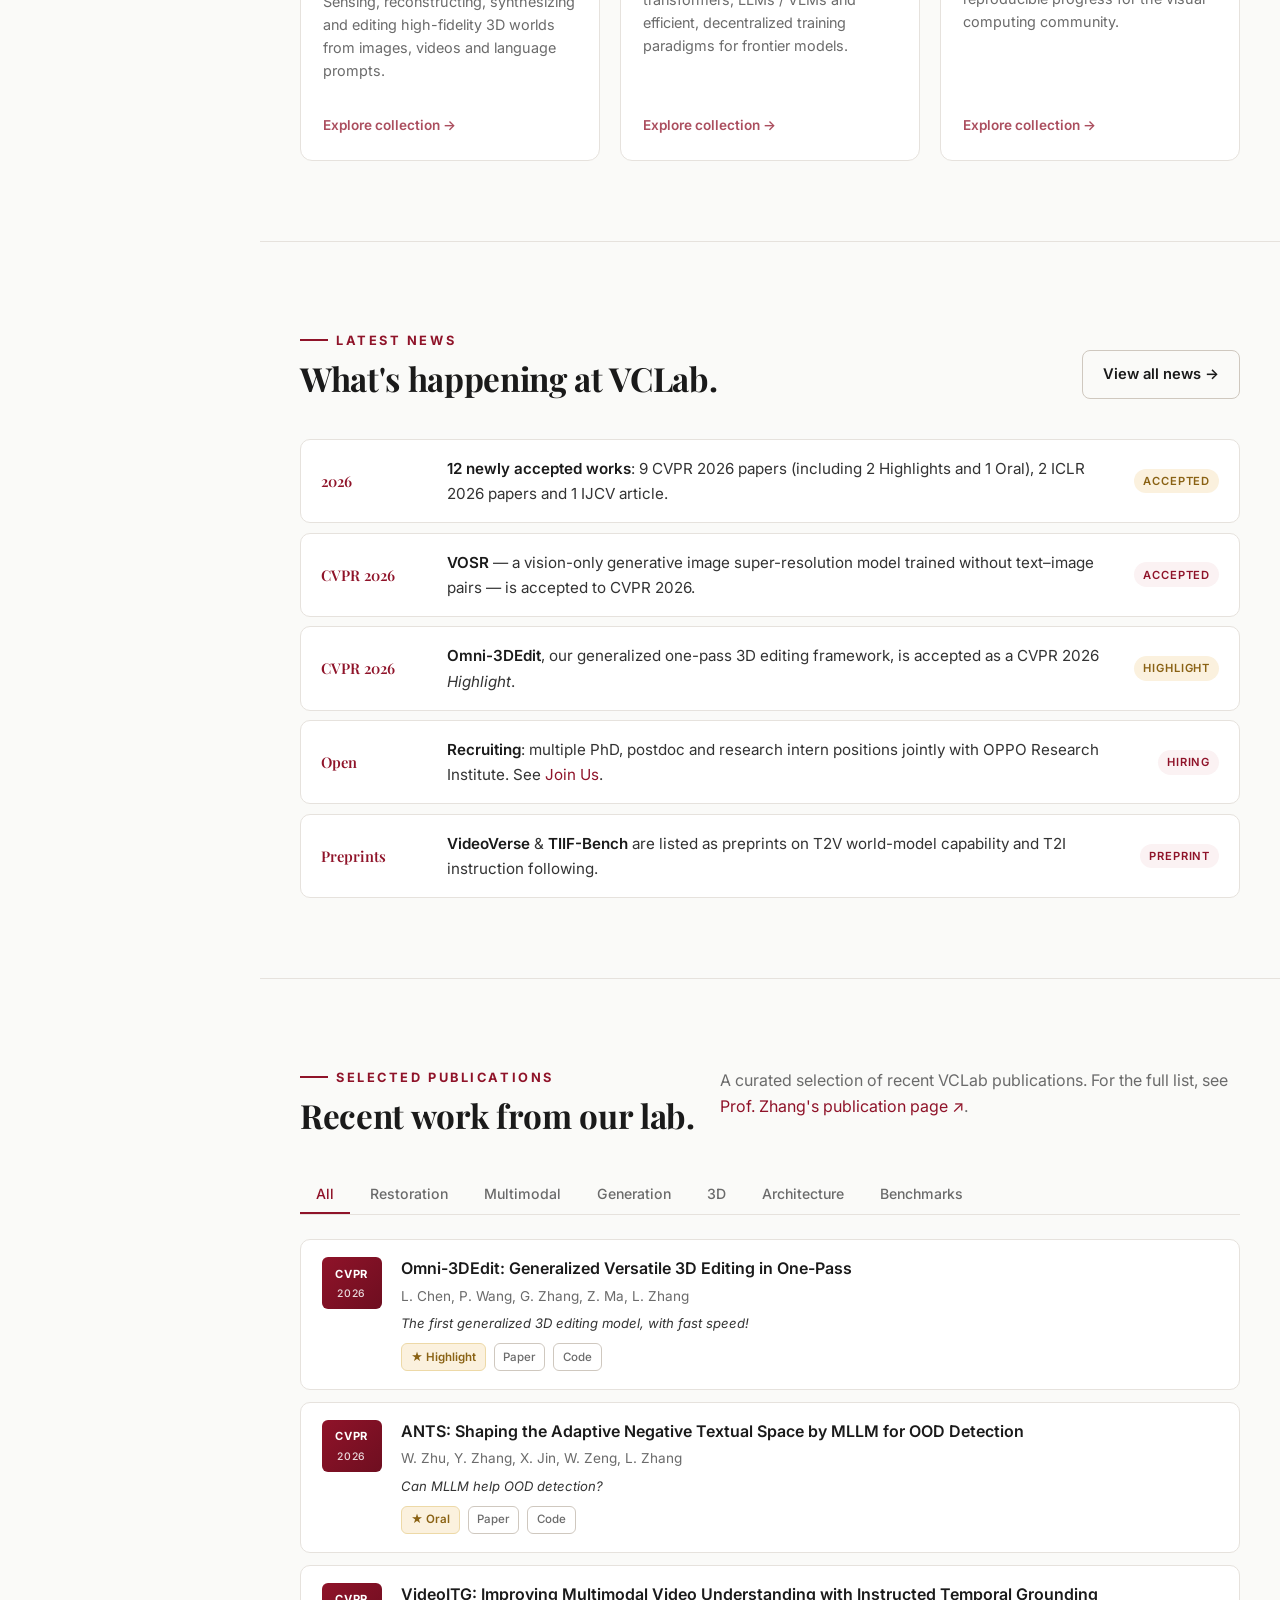
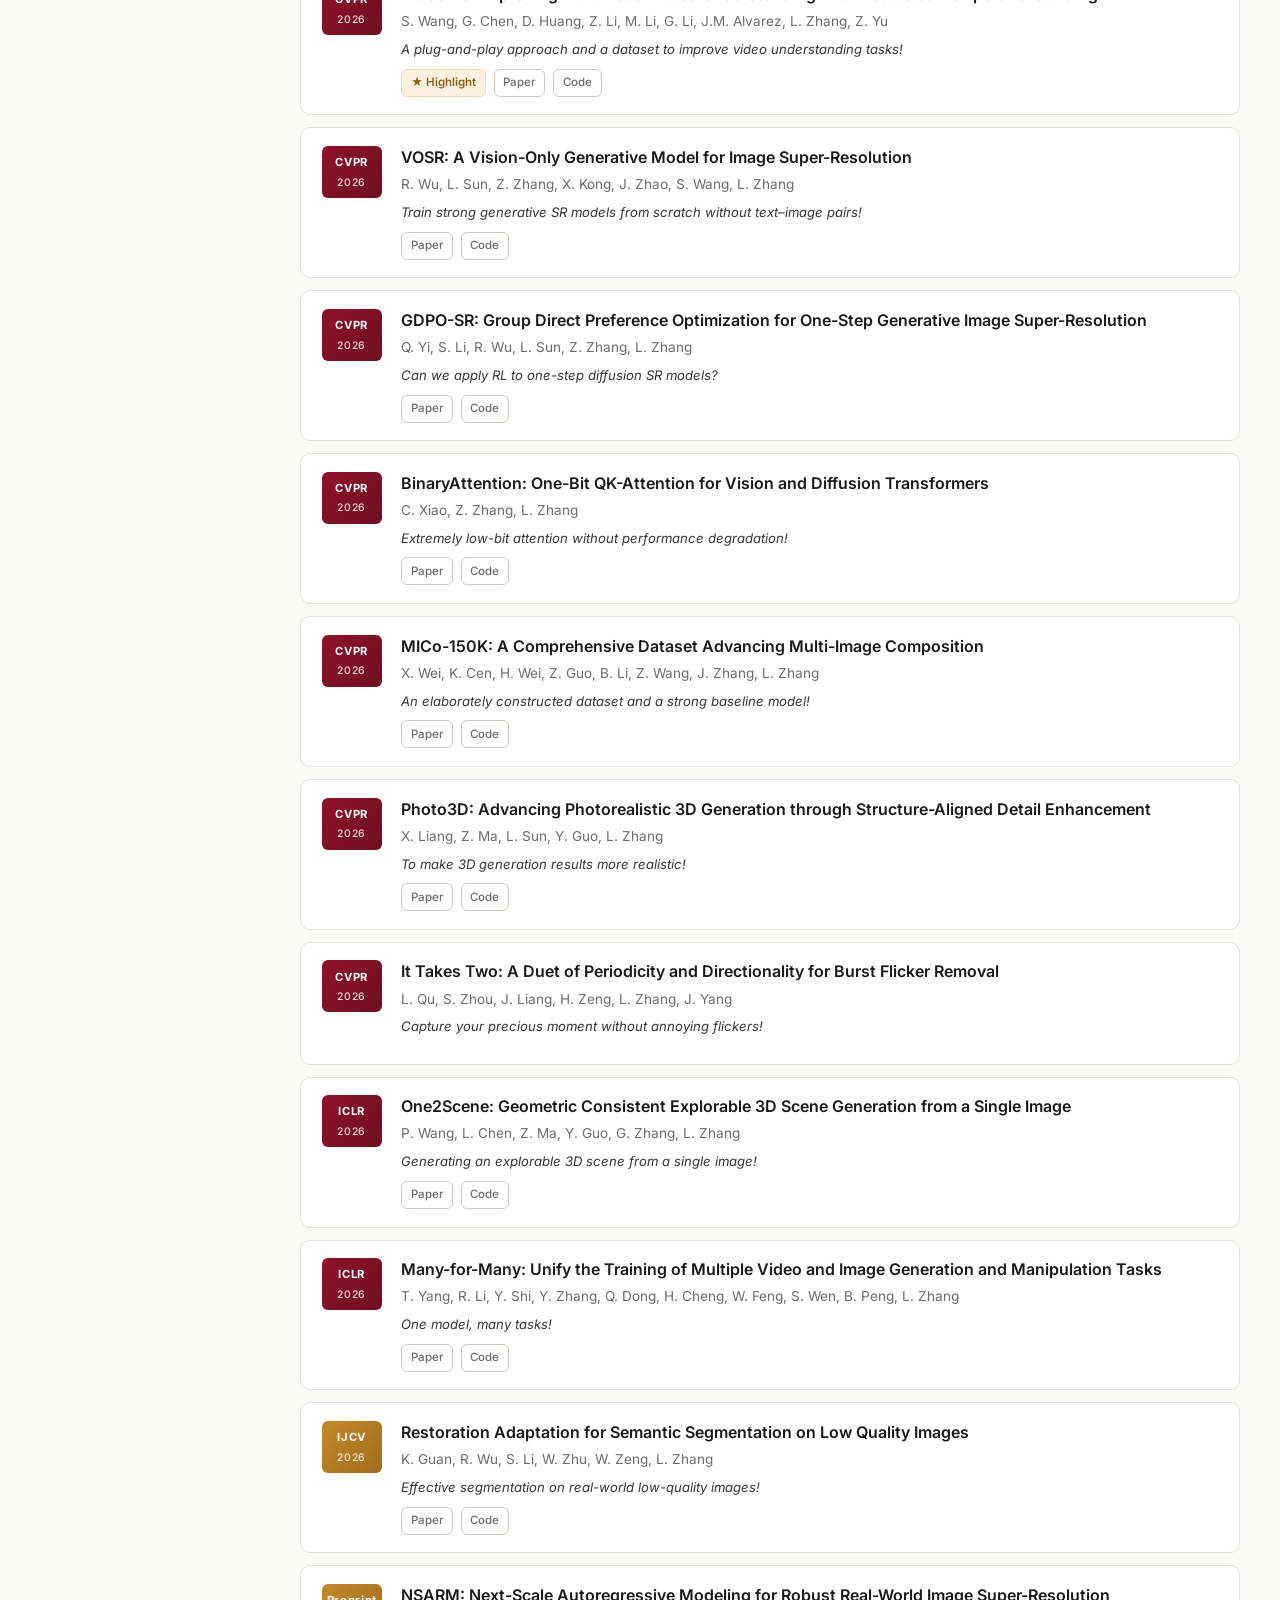
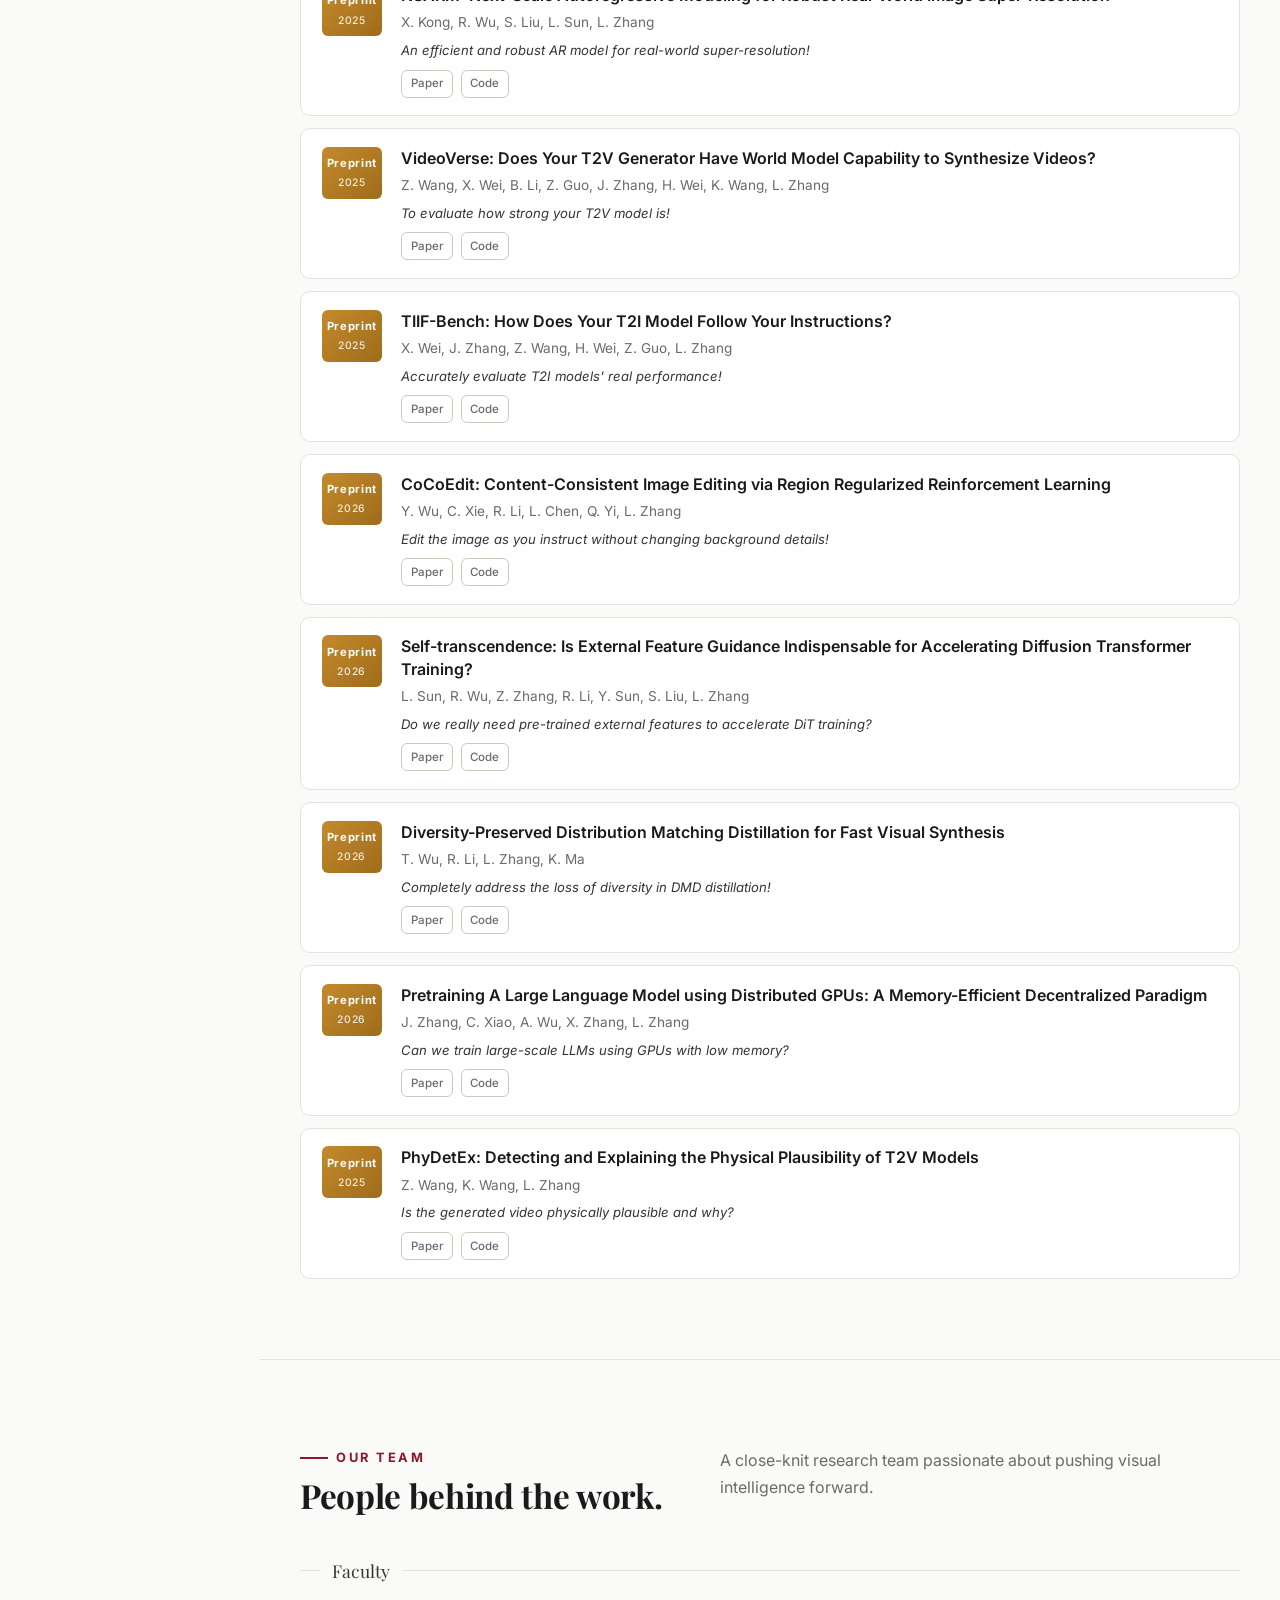
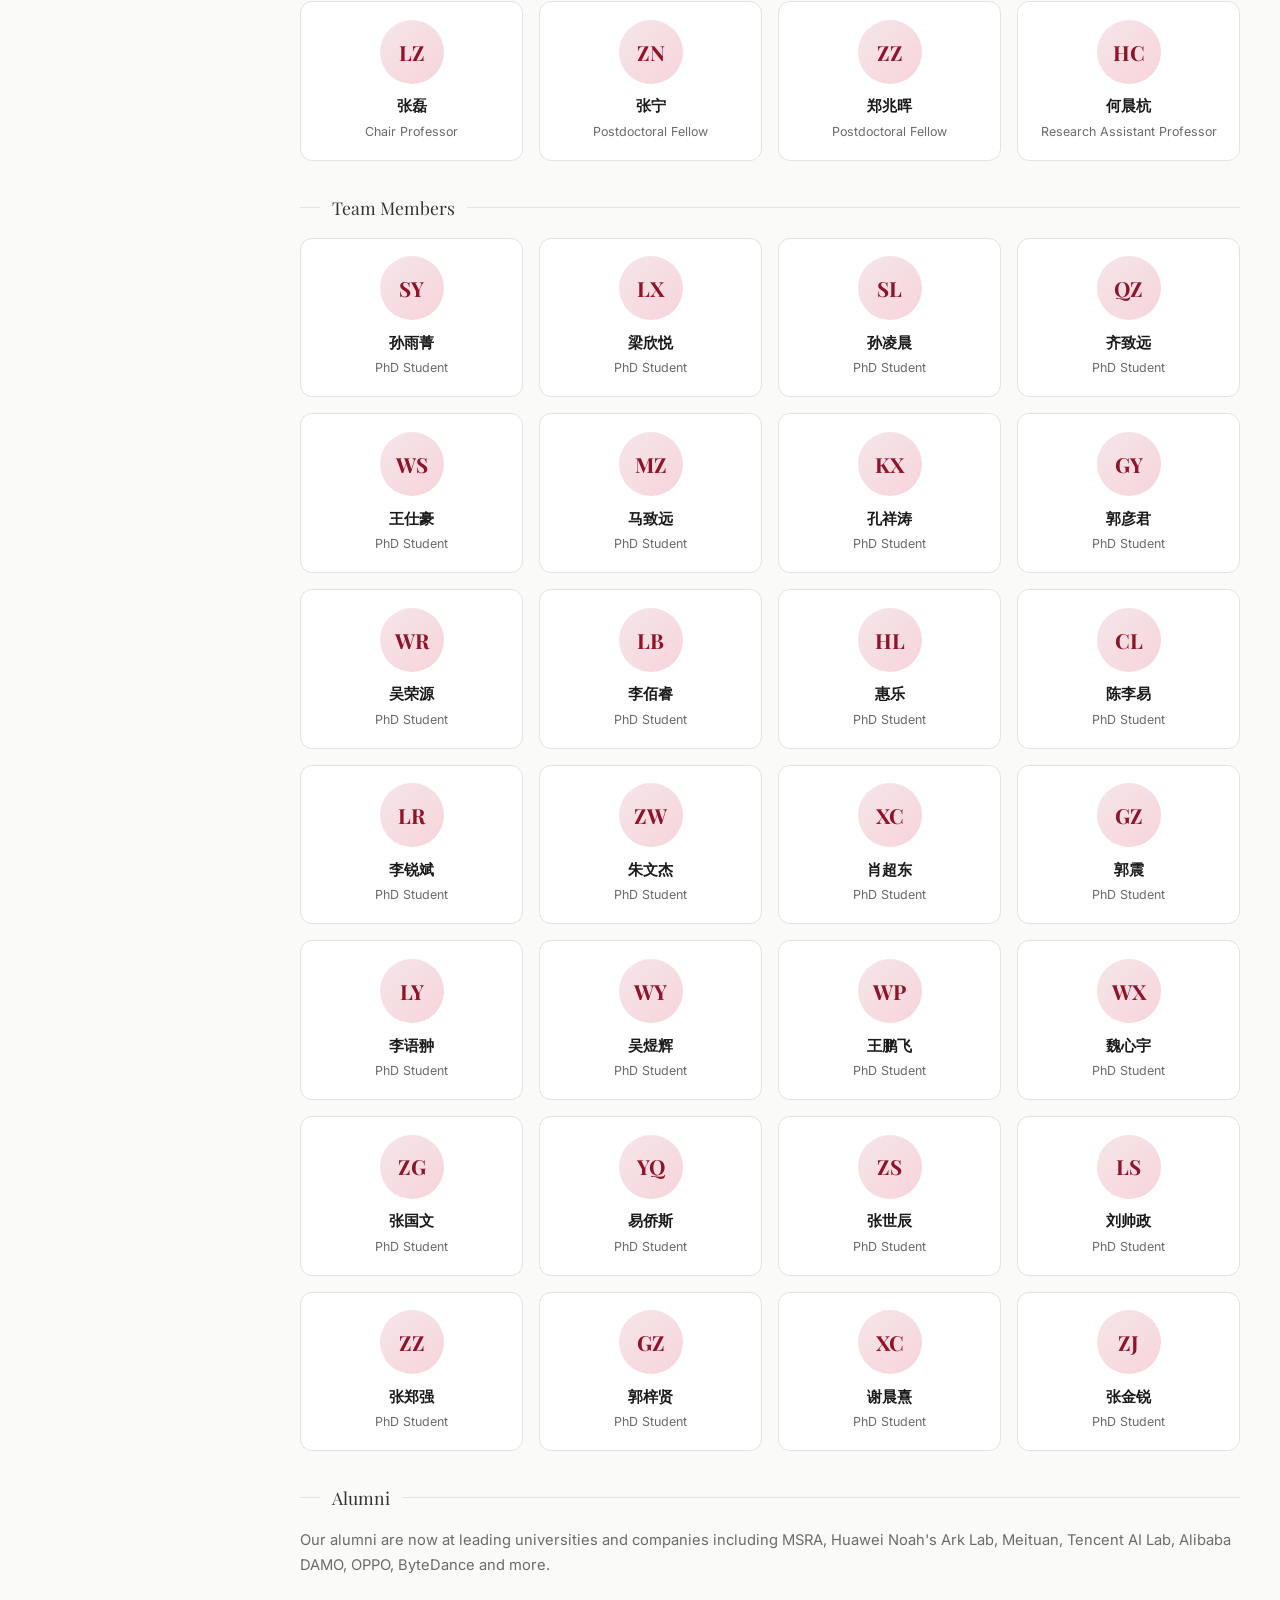
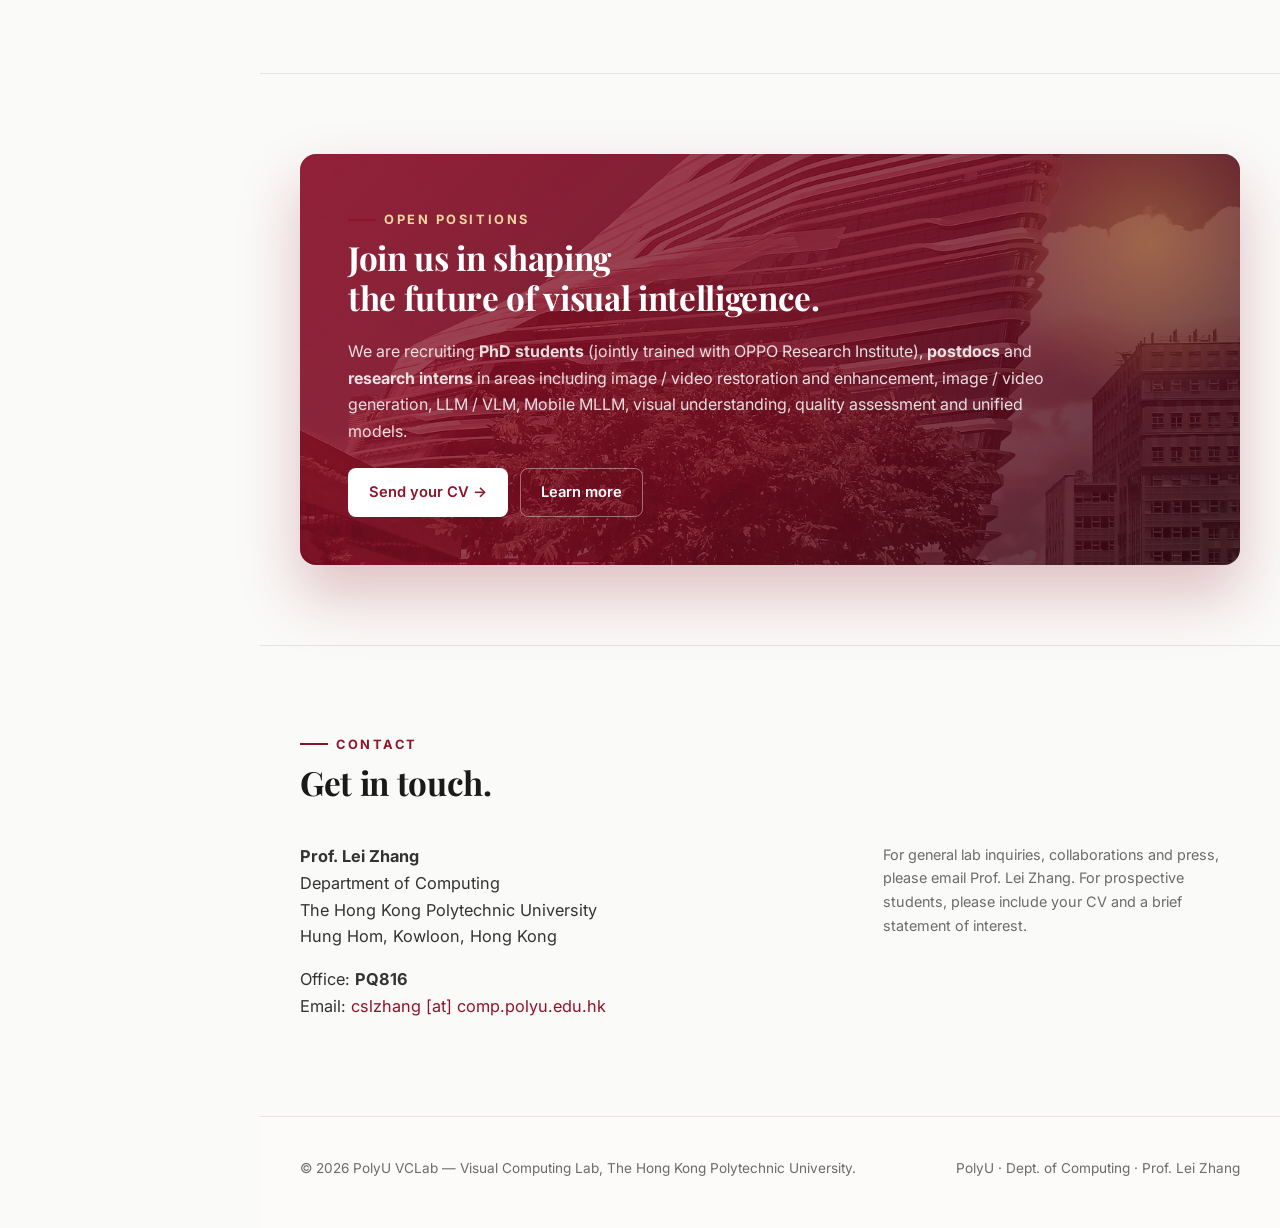
==== commit f1e2d422: "member" ====
--- a/index.html
+++ b/index.html
@@ -470,6 +470,21 @@
             <div class="team-name">张磊</div>
             <div class="team-role">Chair Professor</div>
           </div>
+          <div class="team-card" data-reveal>
+            <div class="team-avatar">ZN</div>
+            <div class="team-name">张宁</div>
+            <div class="team-role">Postdoctoral Fellow</div>
+          </div>
+          <div class="team-card" data-reveal>
+            <div class="team-avatar">ZZ</div>
+            <div class="team-name">郑兆晖</div>
+            <div class="team-role">Postdoctoral Fellow</div>
+          </div>
+          <div class="team-card" data-reveal>
+            <div class="team-avatar">HC</div>
+            <div class="team-name">何晨杭</div>
+            <div class="team-role">Research Assistant Professor</div>
+          </div>
         </div>
 
         <div class="team-group-title">Team Members</div>
